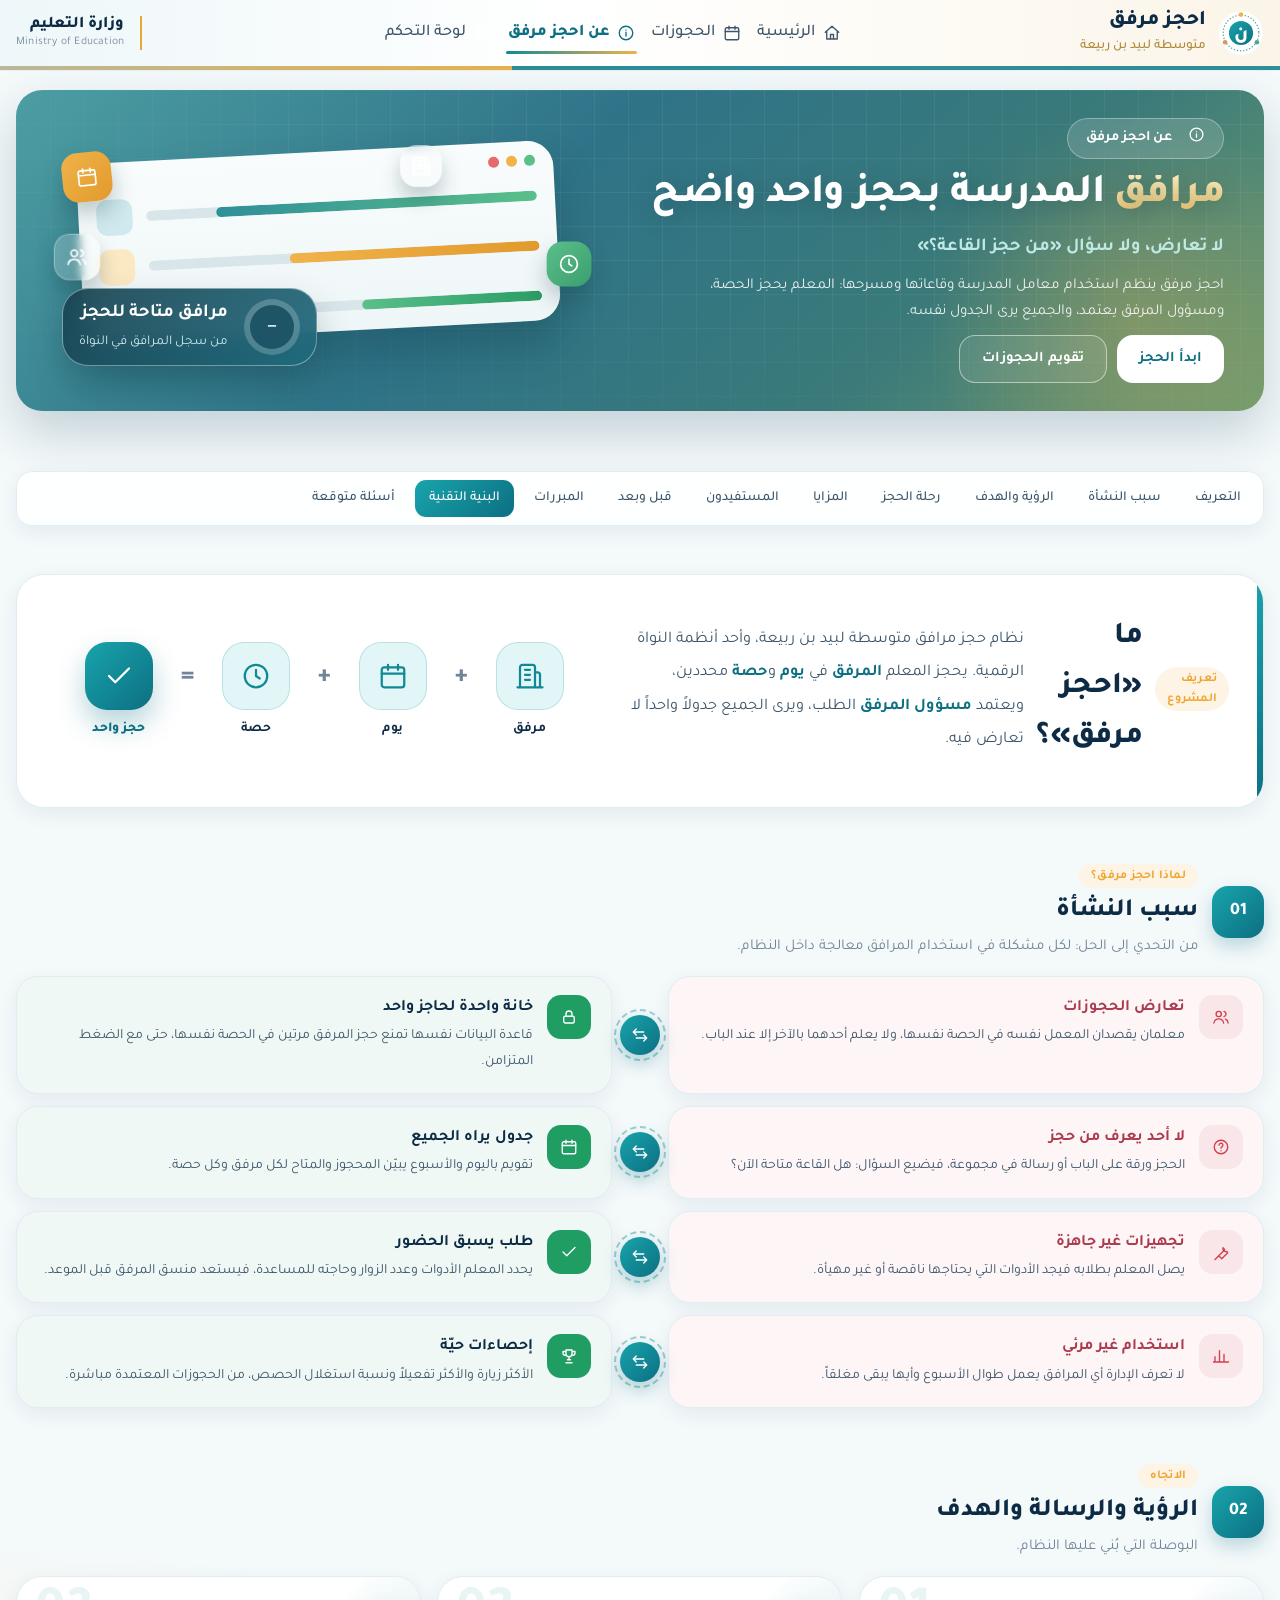
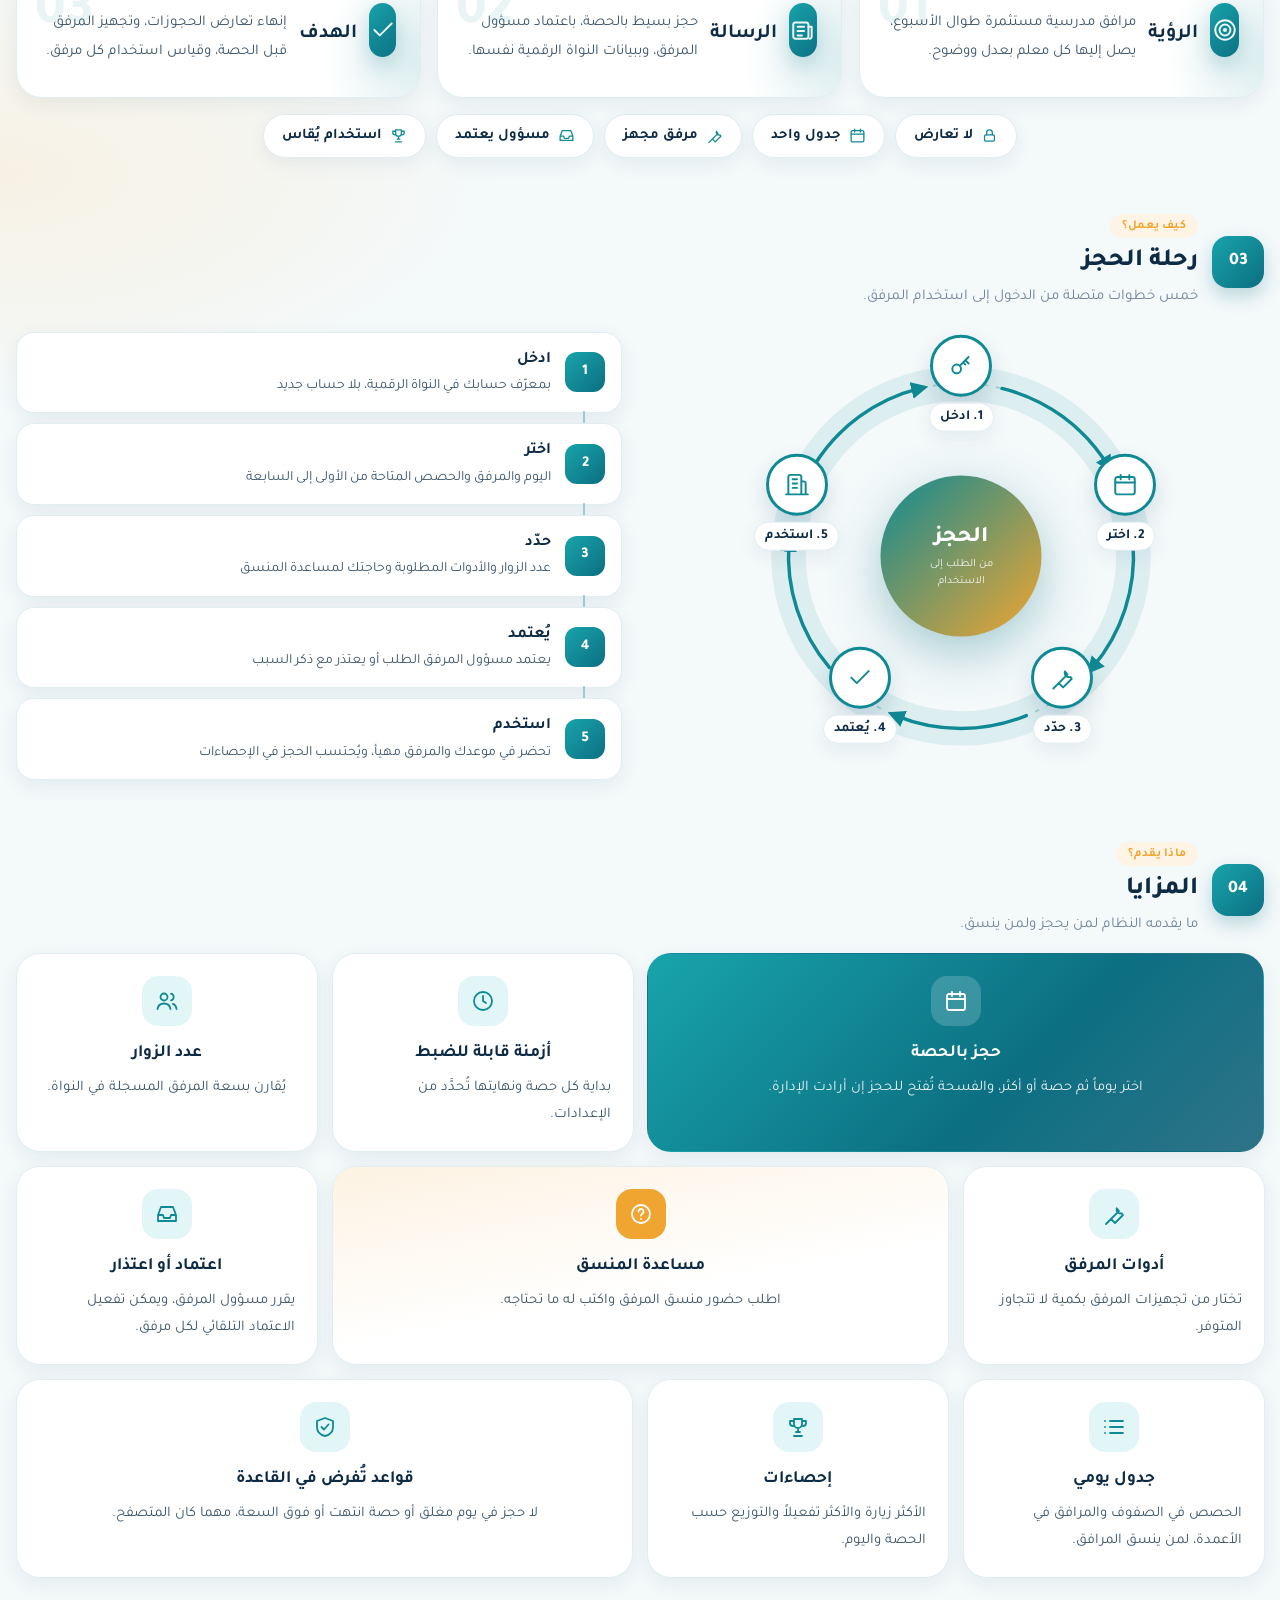
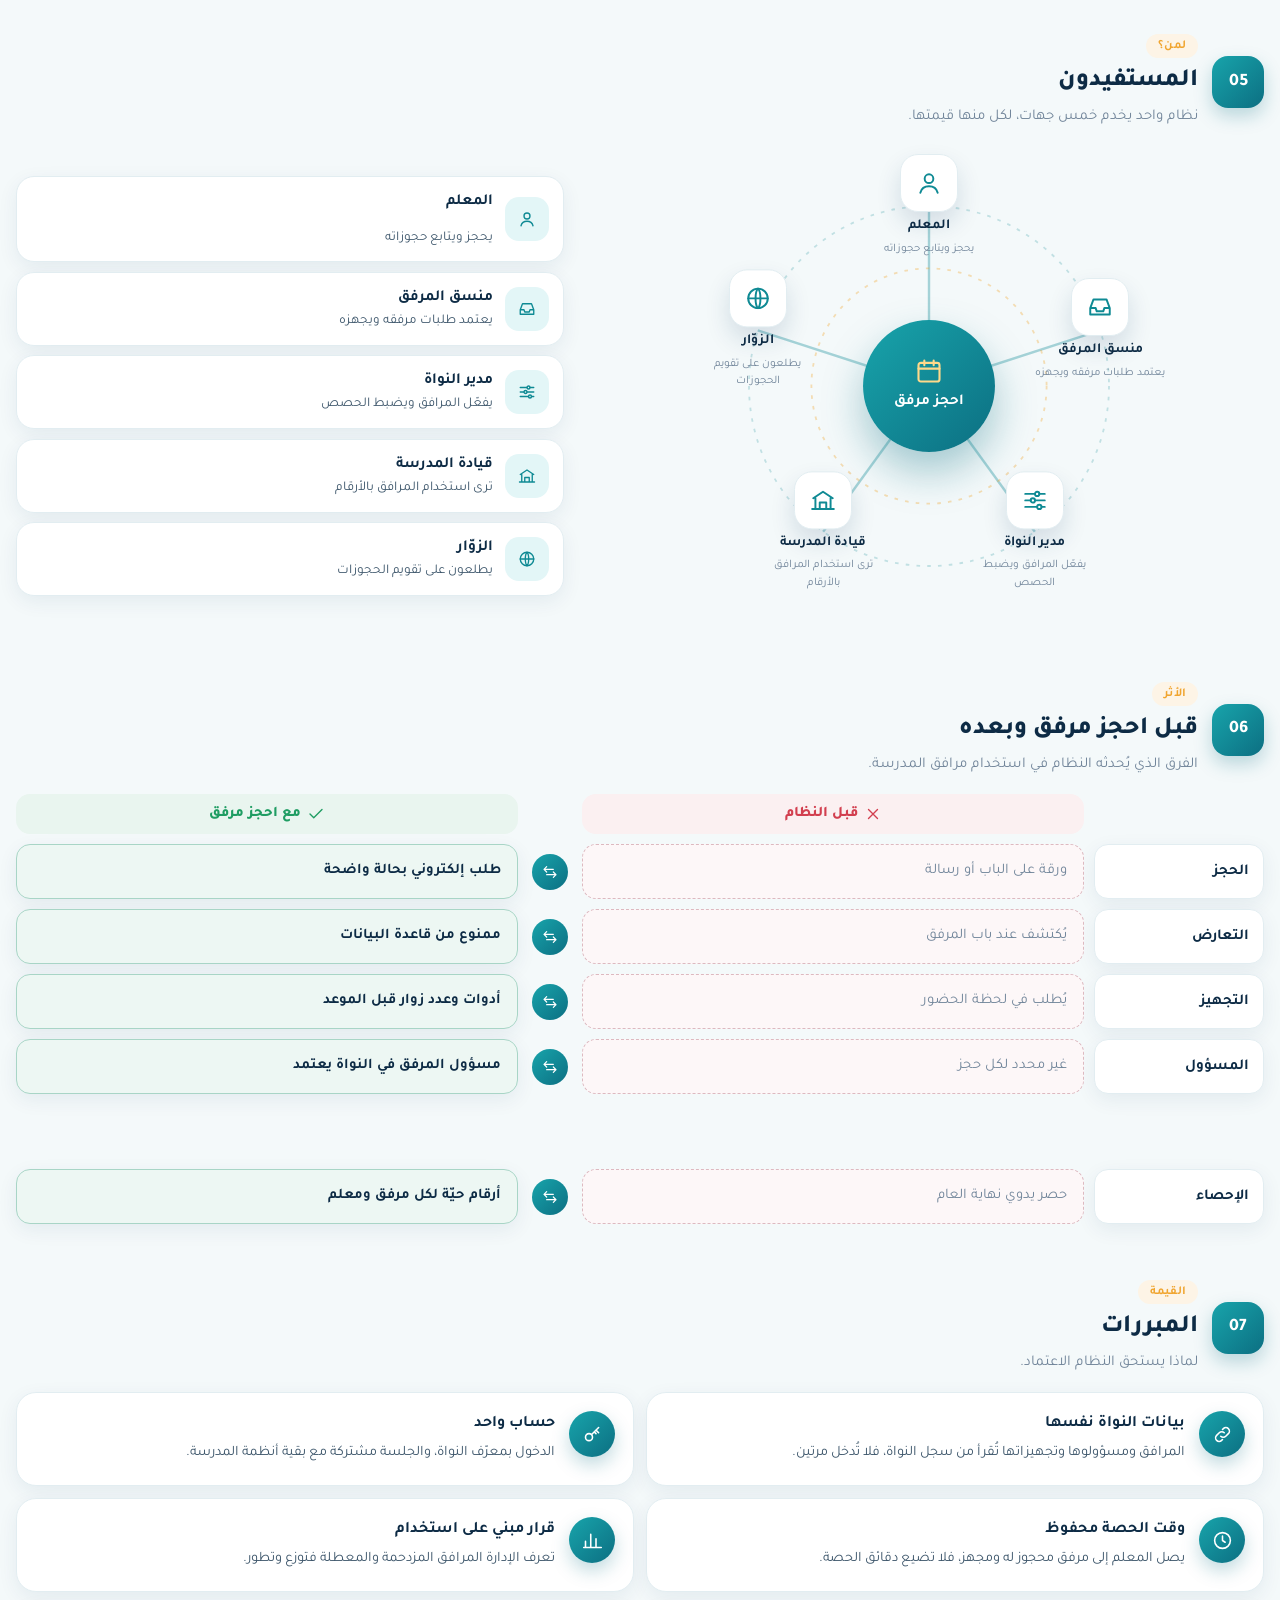
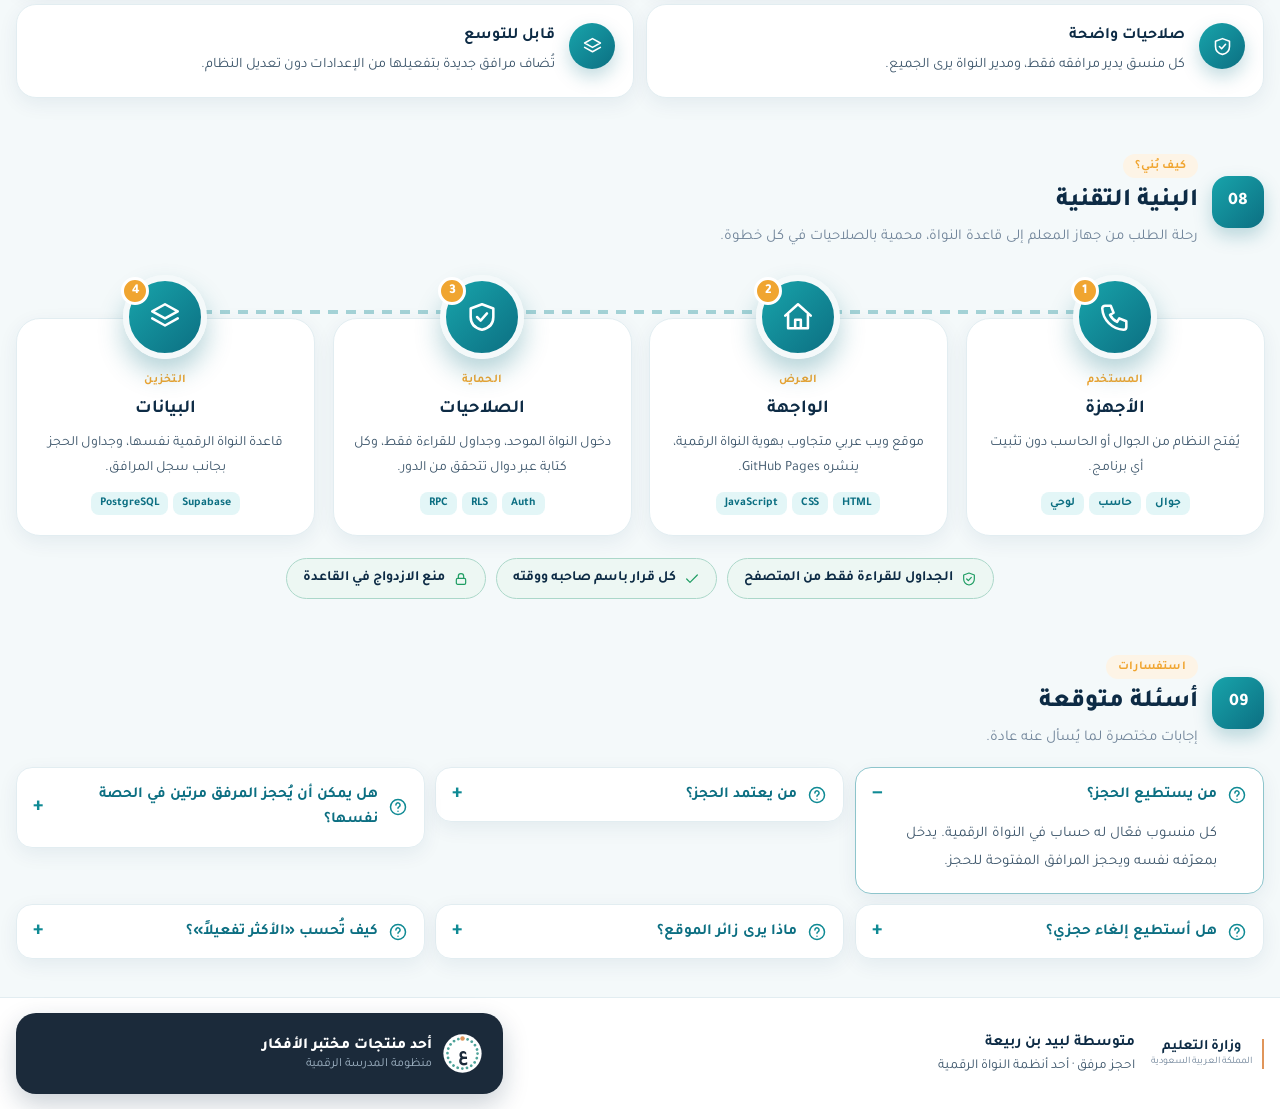
==== site/about.html @ 57414c14 "صفحة رئيسية حية، تقويم حجوزات عام باليوم والأسبوع، وصفحة عن احجز مرفق Co-Authored-By: Claude Fable 5" ====
<!doctype html><html lang="ar" dir="rtl"><head><meta charset="utf-8"><meta name="viewport" content="width=device-width,initial-scale=1">
<title>عن احجز مرفق – متوسطة لبيد بن ربيعة</title><meta name="description" content="ما نظام احجز مرفق وكيف يعمل ولمن"><link rel="preconnect" href="https://fonts.googleapis.com"><link rel="preconnect" href="https://fonts.gstatic.com" crossorigin><link href="https://fonts.googleapis.com/css2?family=Tajawal:wght@400;500;700;800&display=swap" rel="stylesheet"><link rel="icon" href="favicon.svg" type="image/svg+xml"><link rel="stylesheet" href="assets/core.css"><link rel="stylesheet" href="assets/about.css"><link rel="stylesheet" href="assets/fb.css"></head><body class="pubsite">
<div id="hdr"></div>
<section class="hero3 slim"><div class="h3g"><div class="h3t"><span class="h3pill"><span class="tg" data-ico="info"></span>عن احجز مرفق</span><h1><em>مرافق</em> المدرسة بحجز واحد واضح</h1><p class="h3sub">لا تعارض، ولا سؤال «من حجز القاعة؟»</p><p class="h3p">احجز مرفق ينظم استخدام معامل المدرسة وقاعاتها ومسرحها: المعلم يحجز الحصة، ومسؤول المرفق يعتمد، والجميع يرى الجدول نفسه.</p><div class="h3chips"><span class="h3chip"><span class="tg" data-ico="calendar"></span>حجز بالحصة</span><span class="h3chip"><span class="tg" data-ico="check"></span>اعتماد المنسق</span><span class="h3chip"><span class="tg" data-ico="tool"></span>أدوات المرفق</span><span class="h3chip"><span class="tg" data-ico="chart"></span>إحصاءات الاستخدام</span></div><div class="h3act"><a class="btn" href="book.html">ابدأ الحجز</a><a class="btn ghost" href="bookings.html">تقويم الحجوزات</a></div></div><div class="illus" aria-hidden="true"><div class="win"><div class="dots"><i></i><i></i><i></i></div>
<div class="wrow"><div class="sq" style="background:#cfe9ee"></div><div class="tr"><i style="width:82%;background:linear-gradient(90deg,#2f8f99,#5bbf8a)"></i></div></div>
<div class="wrow"><div class="sq" style="background:#fbe9c4"></div><div class="tr"><i style="width:64%;background:linear-gradient(90deg,#f0b34a,#e29a2c)"></i></div></div>
<div class="wrow"><div class="sq" style="background:#d9efe2"></div><div class="tr"><i style="width:46%;background:linear-gradient(90deg,#5bbf8a,#2a9d65)"></i></div></div></div>
<div class="fl a" data-ico="calendar"></div><div class="fl b" data-ico="users"></div><div class="fl c" data-ico="clock"></div><div class="fl d" data-ico="building"></div>
<div class="gauge"><div class="ring" id="gring"><b id="gpct">—</b></div><div><strong>مرافق متاحة للحجز</strong><small id="gsub">من سجل المرافق في النواة</small></div></div></div></div></section><section class="sct" id="about"></section>
<div id="ftr"></div>
<script src="assets/config.js"></script><script src="assets/chrome.js"></script><script src="assets/about-icons.js"></script><script src="assets/pubfb.js"></script><script src="assets/about.js"></script><script>pubInit("about.html");document.getElementById("about").innerHTML=aboutPage();document.querySelectorAll("#about [data-ico]").forEach(e=>e.innerHTML=ico(e.dataset.ico));aboutInit(document);
pubCalendar(pToday(),pToday()).then(c=>{document.getElementById("gpct").textContent=c.facilities.length;document.getElementById("gring").style.setProperty("--p",100);}).catch(()=>{});</script></body></html>
---- site/assets/core.css ----
/* الهوية البصرية مستنسخة من «الخطط الذكية – متوسطة لبيد بن ربيعة» (labeedsch.github.io/1448) لتوحيد هوية المدرسة
   الرموز: تيل (brand) + ذهبي (gold) + كحلي مخضرّ داكن (navy) + خلفيات بطاقات مُلوّنة هادئة (c0..c5) */
:root{--bg:#f4f9fa;--surface:#fff;--soft:#eef8fa;--ink:#0d2b45;--ink2:#3d566b;--muted:#71859a;--line:#e2edf1;
--brand:#0f8a94;--brand2:#0c6f82;--brandsoft:#e3f6f7;--ok:#1f9d63;--info:#2f6fc4;--bad:#d23f4f;--warn:#c27a12;
--gold:#f0b34a;--gold2:#d9a441;--goldink:#a97b1f;--acc2:#f0a530;--acc2soft:#fff4e0;
--navy:#17414f;--navy2:#0f2f3b;--navy3:#215463;
--grad:linear-gradient(135deg,#18a4ab,#0c6f82);--hv:linear-gradient(135deg,#18a4ab 0%,#0c6f82 60%,#2f7388 100%);--acc2ink:#a35f0a;
--herobg:linear-gradient(135deg,#4c9ea3 0%,#2f6f84 42%,#3a7a79 72%,#6f9b6f 100%);
--hdrbg:#fff;--moe:#07a869;--moe2:#0da9a6;--moenavy:#15445a;
--stripe:#07a869;
--shadow:0 6px 20px rgba(13,59,102,.07);--shadow2:0 10px 28px rgba(13,59,102,.12);
--c0b:#e3f6f7;--c0f:#0f8a94;--c1b:#eaf0fb;--c1f:#2f5ea8;--c2b:#f3ecfb;--c2f:#7a4bb5;--c3b:#fdf2e3;--c3f:#b86d0c;--c4b:#e8f6ee;--c4f:#24895a;--c5b:#fcebee;--c5f:#b8434f;
--font:"Tajawal","Segoe UI",Tahoma,sans-serif;color-scheme:light}
@media (prefers-color-scheme:dark){:root:not([data-theme="light"]){--bg:#0b1a24;--surface:#11242f;--soft:#0f2230;--ink:#e3f0f5;--ink2:#b5c9d4;--muted:#8aa1b0;--line:#1f3a48;--brand:#3cc4c9;--brand2:#62d3d6;--brandsoft:#143a42;--acc2soft:#3a2a12;--hdrbg:#11242f;--herobg:linear-gradient(135deg,#1d5b66 0%,#173f56 45%,#1d4a4c 75%,#35603f 100%);--shadow:0 6px 20px rgba(0,0,0,.3);--shadow2:0 10px 28px rgba(0,0,0,.4);--c0b:#123c43;--c0f:#5fd0d4;--c1b:#17294a;--c1f:#8fb1ee;--c2b:#2a1f40;--c2f:#c3a2ec;--c3b:#3a2a12;--c3f:#f0b75a;--c4b:#133325;--c4f:#6fd3a0;--c5b:#3d1c22;--c5f:#f0909a;color-scheme:dark}}
:root[data-theme="dark"]{--bg:#0b1a24;--surface:#11242f;--soft:#0f2230;--ink:#e3f0f5;--ink2:#b5c9d4;--muted:#8aa1b0;--line:#1f3a48;--brand:#3cc4c9;--brand2:#62d3d6;--brandsoft:#143a42;--acc2soft:#3a2a12;--hdrbg:#11242f;--herobg:linear-gradient(135deg,#1d5b66 0%,#173f56 45%,#1d4a4c 75%,#35603f 100%);--shadow:0 6px 20px rgba(0,0,0,.3);--shadow2:0 10px 28px rgba(0,0,0,.4);--c0b:#123c43;--c0f:#5fd0d4;--c1b:#17294a;--c1f:#8fb1ee;--c2b:#2a1f40;--c2f:#c3a2ec;--c3b:#3a2a12;--c3f:#f0b75a;--c4b:#133325;--c4f:#6fd3a0;--c5b:#3d1c22;--c5f:#f0909a;color-scheme:dark}
*{box-sizing:border-box}
body{margin:0;background:var(--bg);color:var(--ink);font-family:var(--font);font-size:15px;line-height:1.65;direction:rtl}
a{color:var(--brand)} h1,h2,h3{text-wrap:balance;margin:0}
.wrap{max-width:1280px;margin:0 auto;padding-inline:16px}
.ico{width:18px;height:18px;stroke:currentColor;fill:none;stroke-width:1.8;stroke-linecap:round;stroke-linejoin:round;flex:none}

/* الترويسة: هوية وزارة التعليم، خلفية بيضاء وشريط أخضر موحّد */
header{position:sticky;top:0;z-index:40;background:var(--hdrbg);border-bottom:0}
:root{--sp:0}
header::after{content:"";display:block;height:3px;
  background:
    linear-gradient(90deg,transparent,#f0b34a 45%,#f6c25e 55%,transparent) calc((1 - var(--sp))*100%) 0/34% 100% no-repeat,
    linear-gradient(90deg,#07a869,#0da9a6 50%,#07a869)}
@media (prefers-reduced-motion:reduce){header::after{background:linear-gradient(90deg,#07a869,#f0b34a 50%,#07a869)}}
.top{display:flex;align-items:center;gap:18px;padding-block:10px;flex-wrap:wrap}
.bm{display:flex;align-items:center;gap:10px;text-decoration:none;color:var(--ink)} .bm svg{width:40px;height:40px}
.bm b{display:block;font-size:1.05rem;font-weight:800} .bm small{display:block;color:var(--ink2);font-size:.78rem;font-weight:500}
nav{display:flex;gap:4px;flex:1;justify-content:center;flex-wrap:wrap}
nav a{position:relative;white-space:nowrap;padding:8px 14px;color:var(--ink2);text-decoration:none;font-weight:500;border-radius:12px}
nav a:hover{color:var(--brand2)}
nav a.on{color:var(--brand2);font-weight:700}
.lab-foot{border-top:1px solid var(--line);border-image:none;background:var(--surface);margin-top:28px}
.lab-foot .lf{display:flex;align-items:center;justify-content:space-between;gap:20px;flex-wrap:wrap;padding-block:15px}
.lf-id{display:flex;align-items:center;gap:16px;flex-wrap:wrap}
body .lab-foot .moe,.astick~* .lab-foot .moe{display:flex;border-inline-start-color:#e0955a}
.lf-id .mid{display:flex;flex-direction:column;font-size:.85rem;color:var(--ink2)} .lf-id .mid b{color:var(--ink);font-size:.95rem}
.lf-card{box-sizing:border-box;display:flex;align-items:center;gap:12px;width:487px;max-width:100%;min-height:81px;background:#1b2a3a;color:#fff;border-radius:20px;padding:15px 20px 15px 18px;box-shadow:0 10px 26px rgba(13,43,69,.22)}
.lf-brand{display:flex;align-items:center;gap:10px;flex:1 1 auto;min-width:0}
.lf-logo{width:41px;height:41px;flex:none}
.lf-brand small{display:block;font-size:.78rem;color:#9fb3c4;line-height:1.2} .lf-brand b{display:block;font-size:.96rem;font-weight:800;line-height:1.35;white-space:nowrap}
.lf-ai{font-style:normal;font-size:.68rem;font-weight:800;padding:1px 7px;border-radius:7px;color:#fff;background:linear-gradient(135deg,#3f8f98,#d99a5e);vertical-align:middle;margin-inline-start:4px}
.lf-sep{align-self:stretch;width:1px;background:rgba(255,255,255,.16);flex:none}
.lf-links{display:flex;flex-direction:column;gap:9px;flex:none}
.lf-links a,.lf-soon{display:flex;align-items:center;gap:9px;color:#fff;text-decoration:none;font-weight:700;font-size:.84rem;white-space:nowrap}
.lf-links a:hover{color:#f0b34a} .lf-links .ico{width:16px;height:16px}
.lf-soon{opacity:.7;cursor:default} .lf-soon em{display:none}
.lf-ring{transform-box:view-box;transform-origin:60px 60px;animation:lfspin 18s linear infinite}
.lf-orb{transform-box:view-box;transform-origin:60px 60px;animation:lfspin 7s linear infinite}
@keyframes lfspin{to{transform:rotate(360deg)}}
@media (prefers-reduced-motion:reduce){.lf-ring,.lf-orb{animation:none}}
@media (max-width:760px){.lab-foot .lf{flex-direction:column;align-items:stretch}.lf-card{width:100%;flex-wrap:wrap;justify-content:space-between;border-radius:18px}.lf-brand b{white-space:normal}.lf-sep{display:none}.lf-links{flex-direction:row;flex-wrap:wrap;gap:14px}}
@media print{.lab-foot{display:none}}

/* ===== مكوّنات النواة على الهوية ===== */
.top{justify-content:space-between}
nav{justify-content:flex-end}
nav a:hover{background:var(--brandsoft)}
.navtoggle{display:none;background:none;border:1px solid var(--line);border-radius:10px;padding:6px 10px;color:var(--ink);font:inherit;cursor:pointer}
@media (max-width:860px){.navtoggle{display:block;margin-inline-start:auto}nav{display:none;flex-basis:100%;flex-direction:column}nav.open{display:flex}nav a.on::after{display:none}nav a.on{background:var(--brandsoft)}}
h2{font-weight:800;font-size:1.5rem;color:var(--ink)} .sub{color:var(--ink2);margin:2px 0 18px}
h3.sec{margin:24px 0 10px;font-size:1.05rem;color:var(--brand2);font-weight:800}
.btn{display:inline-flex;align-items:center;gap:6px;background:var(--grad);color:#fff;border:0;border-radius:12px;padding:9px 16px;font:inherit;font-weight:700;cursor:pointer;text-decoration:none;font-size:.92rem;width:auto;transition:transform .15s,box-shadow .15s}
.btn:hover{transform:translateY(-2px);box-shadow:var(--shadow2)}
.btn.sec{background:var(--brandsoft);color:var(--brand2)} .btn.bad{background:var(--bad);color:#fff} .btn.sm{padding:5px 11px;font-size:.82rem}
.btn.gold{background:linear-gradient(135deg,#f6c25e,#eaa83a);color:#3b2a06}
.card{background:var(--surface);border:1px solid var(--line);border-radius:20px;padding:18px;box-shadow:var(--shadow);transition:transform .2s,box-shadow .2s}
.grid{display:grid;grid-template-columns:repeat(auto-fit,minmax(210px,1fr));gap:14px}
.grid>.card:hover,.stat:hover{transform:translateY(-4px);box-shadow:var(--shadow2)}
.stat{border-radius:20px;padding:16px 18px;border:1px solid transparent;background:var(--c0b);color:var(--c0f);box-shadow:var(--shadow);transition:transform .2s,box-shadow .2s}
.grid>.stat:nth-child(6n+2){background:var(--c1b);color:var(--c1f)}.grid>.stat:nth-child(6n+3){background:var(--c2b);color:var(--c2f)}
.grid>.stat:nth-child(6n+4){background:var(--c3b);color:var(--c3f)}.grid>.stat:nth-child(6n+5){background:var(--c4b);color:var(--c4f)}.grid>.stat:nth-child(6n+6){background:var(--c5b);color:var(--c5f)}
.stat b{display:block;font-size:2rem;font-weight:800}.stat span{color:var(--ink2);font-size:.85rem}
table{width:100%;border-collapse:collapse;background:var(--surface);border:1px solid var(--line);border-radius:16px;overflow:hidden}
th,td{padding:10px 12px;text-align:right;border-bottom:1px solid var(--line);font-size:.92rem}th{background:var(--soft);color:var(--ink2);font-weight:700}
tbody tr{transition:background .15s}tbody tr:hover{background:var(--soft)}
input,select,textarea{font:inherit;padding:10px 12px;border-radius:12px;border:1px solid var(--line);width:100%;background:var(--surface);color:var(--ink)}
input:focus,select:focus,textarea:focus{outline:2px solid var(--brand);outline-offset:1px}
textarea{min-height:80px}
.badge{display:inline-block;padding:2px 10px;border-radius:99px;font-size:.78rem;background:var(--soft);color:var(--ink2)}
.badge.ok{background:var(--c4b);color:var(--c4f)}.badge.warn{background:var(--c3b);color:var(--c3f)}.badge.bad{background:var(--c5b);color:var(--c5f)}
.bar{display:flex;gap:8px;flex-wrap:wrap;margin-bottom:14px;align-items:center}.bar>*{width:auto;flex:1 1 160px}.bar .btn{flex:0 0 auto}
.ov{position:fixed;inset:0;background:rgba(10,30,40,.5);display:flex;align-items:flex-start;justify-content:center;overflow:auto;padding:20px;z-index:50;animation:fin .2s}
.md{background:var(--surface);border-radius:22px;padding:22px;width:100%;max-width:640px;box-shadow:var(--shadow2);animation:rise .25s}
.fg{display:grid;grid-template-columns:repeat(auto-fit,minmax(220px,1fr));gap:10px}.fg label,.md label{display:block;font-size:.85rem;color:var(--ink2);margin:6px 0 3px}.fg .full{grid-column:1/-1}
.tabs{display:flex;gap:6px;margin:0 0 16px;flex-wrap:wrap}.tabs button{width:auto;background:var(--surface);color:var(--ink);border:1px solid var(--line);border-radius:99px;padding:7px 16px;font:inherit;cursor:pointer}.tabs button.on{background:var(--grad);color:#fff;border-color:transparent}
.toast{position:fixed;bottom:18px;left:50%;transform:translateX(-50%);background:var(--navy);color:#fff;padding:10px 18px;border-radius:14px;z-index:99;animation:rise .25s}.toast.bad{background:var(--bad)}
.item{border:1px solid var(--line);border-radius:14px;padding:12px;margin-bottom:8px;background:var(--surface)}.item small{color:var(--muted)}
.row2{display:flex;justify-content:space-between;gap:8px;align-items:flex-start;flex-wrap:wrap}.acts{display:flex;gap:6px;flex-wrap:wrap}
.tw{overflow-x:auto}.mt{margin-top:18px}.err{color:var(--bad)}
.alert{background:var(--c3b);color:var(--c3f);border-radius:14px;padding:10px 14px;margin-bottom:8px}
pre{background:var(--navy2);color:#e8f4f7;padding:12px;border-radius:12px;overflow:auto;direction:ltr;text-align:left;font-size:.82rem}
details summary{cursor:pointer;color:var(--brand2)}
.login{max-width:400px;margin:9vh auto}.login label{display:block;margin:12px 0 4px}
.login .card{border-radius:24px;padding:26px}
.hero{display:block;padding:54px 40px 60px;text-align:start}
.hero h1{font-size:clamp(1.9rem,5vw,3rem);margin:0 0 10px}.hero p{max-width:640px;font-size:1.1rem;margin:0 0 24px}
.hero .btn{background:#fff;color:var(--brand2)}.hero .btn.ghost{background:transparent;color:#fff;border:1px solid rgba(255,255,255,.7)}
.pub{padding:30px 0}.pub h2{margin-bottom:16px}.feat b{display:block;color:var(--brand2);margin-bottom:4px;font-weight:800}
.mainhero{margin-top:16px}
footer.ft{display:none}
.lab-foot .lf{max-width:1280px;margin:0 auto}
/* حركة الدخول */
@keyframes rise{from{opacity:0;transform:translateY(12px)}to{opacity:1;transform:none}}
@keyframes fin{from{opacity:0}to{opacity:1}}
main>*,.pub,.hero{animation:rise .45s both}
main>*:nth-child(2){animation-delay:.05s}main>*:nth-child(3){animation-delay:.1s}main>*:nth-child(4){animation-delay:.15s}
.grid>.card,.grid>.stat{animation:rise .5s both}
.grid>*:nth-child(2){animation-delay:.05s}.grid>*:nth-child(3){animation-delay:.1s}.grid>*:nth-child(4){animation-delay:.15s}.grid>*:nth-child(5){animation-delay:.2s}.grid>*:nth-child(6){animation-delay:.25s}
@media (prefers-reduced-motion:reduce){*,*::before,*::after{animation:none!important;transition:none!important}}
@media (max-width:600px){th,td{padding:8px 6px;font-size:.82rem}.hero{padding:34px 20px 40px}}
section.hero{border-radius:0 0 32px 32px;margin:0}.login+#ftr,.login~.lab-foot{margin-top:40px}
.hero{background:var(--herobg);color:#fff;box-shadow:var(--shadow2);position:relative;overflow:hidden}
.hero::before{content:"";position:absolute;inset:-30% auto auto -10%;width:60%;aspect-ratio:1;background:radial-gradient(closest-side,rgba(255,255,255,.16),transparent);pointer-events:none}
.hero>*{position:relative}.hero h1{color:#fff}.hero p{color:rgba(255,255,255,.9)}
.moe{display:flex;flex-direction:column;align-items:center;line-height:1.2;padding-inline-start:10px;border-inline-start:2px solid var(--moe)}.moe b{font-size:.9rem}.moe small{font-size:.62rem;color:var(--muted)}
.hero .btn.ghost{color:#fff}

/* ===== لوحة التحكم بهوية التقويم الذاتي الذكي ===== */
.dash-hero{background:var(--herobg);color:#fff;border-radius:28px;padding:28px 30px;margin:16px 0 20px;box-shadow:var(--shadow2);position:relative;overflow:hidden;display:flex;justify-content:space-between;gap:20px;flex-wrap:wrap;align-items:center}
.dash-hero::before{content:"";position:absolute;inset:-40% auto auto -8%;width:55%;aspect-ratio:1;background:radial-gradient(closest-side,rgba(255,255,255,.18),transparent);pointer-events:none}
.dash-hero::after{content:"";position:absolute;inset:auto auto -60% 12%;width:36%;aspect-ratio:1;background:radial-gradient(closest-side,rgba(240,179,74,.28),transparent);pointer-events:none}
.dash-hero>*{position:relative}.dash-hero h2{color:#fff;font-size:clamp(1.4rem,3.4vw,2rem)}.dash-hero p{margin:6px 0 0;color:rgba(255,255,255,.9)}
.dash-hero .yr{background:rgba(255,255,255,.16);border:1px solid rgba(255,255,255,.35);border-radius:99px;padding:6px 16px;font-weight:700;backdrop-filter:blur(4px)}
.dash-hero .yr i{display:inline-block;width:9px;height:9px;border-radius:50%;background:#f0b34a;margin-inline-end:8px;box-shadow:0 0 0 4px rgba(240,179,74,.3)}
.dash-hero a.yr{color:#fff;text-decoration:none}
.kpi{display:flex;align-items:center;gap:14px;border-radius:22px;padding:16px 18px;box-shadow:var(--shadow);border:1px solid transparent;transition:transform .2s,box-shadow .2s}
.kpi:hover{transform:translateY(-4px);box-shadow:var(--shadow2)}
.kpi .ic{width:46px;height:46px;border-radius:14px;display:grid;place-items:center;background:rgba(255,255,255,.7);flex:none}.kpi .ic svg{width:24px;height:24px;stroke:currentColor;fill:none;stroke-width:1.8;stroke-linecap:round;stroke-linejoin:round}
.kpi b{display:block;font-size:1.9rem;font-weight:800;line-height:1.1}.kpi span{color:var(--ink2);font-size:.85rem}
.k0{background:var(--c0b);color:var(--c0f)}.k1{background:var(--c1b);color:var(--c1f)}.k2{background:var(--c2b);color:var(--c2f)}.k3{background:var(--c3b);color:var(--c3f)}.k4{background:var(--c4b);color:var(--c4f)}
.brk .row3{display:grid;grid-template-columns:1fr auto;gap:2px 10px;margin-top:10px;font-size:.9rem}.brk .row3 b{color:var(--brand2)}
.brk .track{grid-column:1/-1;height:7px;border-radius:99px;background:var(--soft);overflow:hidden}.brk .track i{display:block;height:100%;border-radius:99px;background:linear-gradient(90deg,#18a4ab,#f0b34a)}
.brk>b:first-child{color:var(--ink);font-weight:800}
.reg{display:flex;gap:14px;align-items:flex-start;text-decoration:none;color:var(--ink)}
.reg .ic{width:48px;height:48px;border-radius:15px;display:grid;place-items:center;flex:none}.reg .ic svg{width:24px;height:24px;stroke:currentColor;fill:none;stroke-width:1.8;stroke-linecap:round;stroke-linejoin:round}
.reg b{display:block;font-weight:800;color:var(--brand2);margin-bottom:2px}.reg small{color:var(--ink2)}
.reg:hover .ic{transform:rotate(-6deg) scale(1.06)}.reg .ic{transition:transform .2s}

/* شريط أقسام لوحة التحكم الداكن أسفل القائمة الرئيسية */
.who{align-self:center;color:var(--ink2);font-size:.85rem;padding-inline:8px;white-space:nowrap}
.dnav{background:linear-gradient(135deg,var(--navy2),var(--navy));border-top:1px solid rgba(255,255,255,.06)}
.dnav-in{display:flex;gap:4px;overflow-x:auto;scrollbar-width:none;padding-block:6px}.dnav-in::-webkit-scrollbar{display:none}
.dnav a{position:relative;white-space:nowrap;color:#cfe3e8;text-decoration:none;font-weight:500;font-size:.92rem;padding:9px 16px;border-radius:12px;transition:background .2s,color .2s}
.dnav a:hover{background:rgba(255,255,255,.1);color:#fff}
.dnav a.on{background:rgba(255,255,255,.14);color:#fff;font-weight:700}
.dnav a.on::after{content:"";position:absolute;inset-inline:16px;bottom:3px;height:3px;border-radius:3px;background:linear-gradient(90deg,#f0b34a,#f6c25e)}
@media (max-width:860px){.dnav a{padding:9px 12px}.who{display:none}}

/* ===== ترتيب الترويسة: النواة يميناً، الصفحات وسطاً، الوزارة يساراً ===== */
header .top{justify-content:space-between;flex-wrap:nowrap}
header .top nav{flex:1;justify-content:center}
header .top .moe{order:3;flex:none}
.bm svg{width:46px;height:46px;transition:transform .4s}.bm:hover svg{transform:rotate(-8deg) scale(1.06)}
@media (max-width:860px){header .top{flex-wrap:wrap}header .top nav{flex-basis:100%;order:5}}
@media (max-width:520px){header .top .moe{display:none}}

/* ===== الصفحات العامة الديناميكية ===== */
.rv{opacity:0;transform:translateY(22px);transition:opacity .7s cubic-bezier(.2,.7,.2,1),transform .7s cubic-bezier(.2,.7,.2,1)}.rv.in{opacity:1;transform:none}
.grid>.rv:nth-child(2){transition-delay:.08s}.grid>.rv:nth-child(3){transition-delay:.16s}.grid>.rv:nth-child(4){transition-delay:.24s}.grid>.rv:nth-child(5){transition-delay:.32s}.grid>.rv:nth-child(6){transition-delay:.4s}
.hero{--mx:.5;--my:.5}
.hero.hero2{display:grid;grid-template-columns:1.2fr .8fr;gap:30px;align-items:center;padding:56px 0 64px}
.hero2 .wrap{display:contents}
.hero2 .ht{padding-inline:max(16px,calc((100vw - 1280px)/2 + 16px)) 0}
.hero2 .hv{display:grid;place-items:center;padding-inline-end:max(16px,calc((100vw - 1280px)/2 + 16px));transform:translate(calc((var(--mx) - .5)*18px),calc((var(--my) - .5)*18px));transition:transform .2s}
.hero .tag{display:inline-block;background:rgba(255,255,255,.16);border:1px solid rgba(255,255,255,.35);border-radius:99px;padding:4px 14px;font-weight:700;font-size:.85rem;margin-bottom:14px}
.core-ic{width:min(260px,60vw);filter:drop-shadow(0 18px 30px rgba(7,40,50,.35))}
.ci-ring{transform-box:view-box;transform-origin:80px 80px;animation:lfspin 22s linear infinite}.ci-orb{transform-box:view-box;transform-origin:80px 80px;animation:lfspin 8s linear infinite}
.hero .float{animation:flt 6s ease-in-out infinite}@keyframes flt{50%{transform:translateY(-10px)}}
.hero .blob{position:absolute;border-radius:50%;filter:blur(40px);opacity:.5;pointer-events:none;animation:flt 9s ease-in-out infinite}
.hero .b1{width:220px;height:220px;background:#f0b34a;inset:auto auto -90px 8%;opacity:.28}.hero .b2{width:260px;height:260px;background:#7fd6d2;inset:-90px 30% auto auto;opacity:.25;animation-delay:-3s}
.kstrip{display:grid;grid-template-columns:repeat(auto-fit,minmax(170px,1fr));gap:14px;margin:-34px 0 6px;position:relative;z-index:2}
.kstrip .kpi{background:var(--surface);color:var(--ink);border:1px solid var(--line)}.kstrip .kpi b{color:var(--brand2)}
.steps{counter-reset:s;display:grid;grid-template-columns:repeat(auto-fit,minmax(220px,1fr));gap:14px}
.steps .card{position:relative;padding-top:34px}.steps .card::before{counter-increment:s;content:counter(s);position:absolute;top:-14px;inset-inline-start:18px;width:34px;height:34px;border-radius:50%;display:grid;place-items:center;background:var(--grad);color:#fff;font-weight:800;box-shadow:var(--shadow)}
.cta{background:linear-gradient(135deg,var(--navy2),var(--navy));color:#fff;border-radius:28px;padding:34px;text-align:center;margin:34px 0}.cta h2{color:#fff;margin-bottom:8px}.cta p{color:#cfe3e8;margin:0 0 18px}
@media (max-width:860px){.hero.hero2{grid-template-columns:1fr;padding:34px 0 50px}.hero2 .ht,.hero2 .hv{padding-inline:16px}.hero2 .hv{order:-1}.core-ic{width:150px}}
@media (prefers-reduced-motion:reduce){.rv{opacity:1;transform:none}}
.lgi{display:grid;place-items:center;margin-bottom:8px}.lgi .core-ic{width:84px}.login h2,.login .sub{text-align:center}
.steps .card b{display:block;margin-bottom:4px;color:var(--brand2);font-weight:800}
.bm .ci-ring{animation-duration:26s}.bm .ci-orb{animation-duration:9s}
.core-ic{filter:drop-shadow(0 14px 26px rgba(7,40,50,.3))}
.bm svg{width:54px;height:54px}

/* ===== قوائم بالإيموجي وشارات تشغيلية ===== */
nav .em{display:inline-block;margin-inline-end:6px;font-size:1.05em;transition:transform .2s}nav a:hover .em{transform:translateY(-2px) scale(1.15)}
header nav a{display:inline-flex;align-items:center}
.dnav a{display:inline-flex;align-items:center;gap:0}
.dnav a .em{font-size:1.15rem;margin-inline-end:8px;filter:saturate(1.1)}
.dnav a:focus-visible,nav a:focus-visible{outline:2px solid #f0b34a;outline-offset:2px}
.bdg{margin-inline-start:8px;min-width:24px;padding:0 7px;border-radius:99px;background:rgba(240,179,74,.2);color:#f6c25e;font-size:.74rem;font-weight:800;text-align:center;line-height:1.6;border:1px solid rgba(240,179,74,.35)}
.bdg:empty{display:none}
.dnav a.on .bdg{background:#f0b34a;color:#3b2a06;border-color:transparent}
@media (max-width:860px){nav .em{margin-inline-end:8px}}
/* ===== صفحات البيانات العامة ===== */
.hero.slim{padding:34px 0 42px}.hero.slim h1{font-size:clamp(1.6rem,4vw,2.3rem)}
.hero.slim .core-ic{width:min(150px,40vw)}
.em2{font-size:1.5rem;background:rgba(255,255,255,.75)}
.kstrip2{display:grid;grid-template-columns:repeat(auto-fit,minmax(200px,1fr));gap:14px}
.mt2{margin-top:18px}
.pubcard h2{margin-bottom:2px}.yr2{background:var(--c4b);color:var(--c4f);border-radius:99px;padding:5px 14px;font-weight:700;font-size:.9rem}.yr2 i{display:inline-block;width:8px;height:8px;border-radius:50%;background:#f0b34a;margin-inline-end:8px;box-shadow:0 0 0 4px rgba(240,179,74,.3)}
.fac .meta{display:flex;gap:10px;flex-wrap:wrap;margin-top:8px;color:var(--ink2);font-size:.84rem}.fac .meta span{background:var(--soft);border-radius:99px;padding:2px 10px}
.empty{text-align:center;padding:40px}.empty .big{font-size:2.6rem}
.live-note{text-align:center;margin:10px 0 0}
/* أيقونات خطية موحّدة بدل الإيموجي */
nav .ico,.dnav .ico{width:18px;height:18px;margin-inline-end:8px;flex:none;transition:transform .2s}nav a:hover .ico{transform:translateY(-2px)}
.dnav a .ico{width:19px;height:19px}.who .ico{vertical-align:-4px}
.navtoggle .ico{width:22px;height:22px;display:block}
.tg .ico,.ilab .ico,.sub.ilab .ico{width:17px;height:17px;vertical-align:-3px;margin-inline-end:6px}
.kpi .ic .ico{width:24px;height:24px}.kpi .ic{background:rgba(255,255,255,.7)}
.empty .big{display:grid;place-items:center;color:var(--brand)}.empty .big .ico{width:46px;height:46px}
.fac .meta .ico{width:14px;height:14px;vertical-align:-2px;margin-inline-end:4px}
.hero .tag .ico{stroke:#fff}.btn .tg .ico{width:17px;height:17px}
.pgrid{grid-template-columns:repeat(auto-fill,minmax(250px,1fr))}
.person{display:flex;gap:14px;align-items:center;padding:14px}
.person .av{width:46px;height:46px;border-radius:14px;flex:none;display:grid;place-items:center;font-weight:800;font-size:1.2rem;color:#fff;background:var(--grad)}
.person.lead .av{background:linear-gradient(135deg,#f6c25e,#eaa83a);color:#3b2a06}
.person b{display:block;line-height:1.35}.person .role{color:var(--brand2);font-size:.86rem;font-weight:700}
.person .meta2{display:flex;gap:6px;flex-wrap:wrap;margin-top:6px}.person .meta2 span{background:var(--soft);color:var(--ink2);border-radius:99px;padding:1px 10px;font-size:.76rem}

/* ===== ترويسة موحّدة: نفس النمط في الموقع العام ولوحة التحكم ===== */
header .top{min-height:70px;padding-block:8px}
header nav{gap:6px}
header nav a{border-radius:14px;padding:8px 14px;font-weight:600;color:var(--ink2);transition:background .2s,color .2s}
header nav a:hover{background:var(--brandsoft);color:var(--brand2)}
header nav a.on{background:var(--brandsoft);color:var(--brand2);font-weight:800;box-shadow:inset 0 -3px 0 var(--gold)}
header nav a[data-login]:not(.on){background:var(--grad);color:#fff;box-shadow:0 6px 16px rgba(12,111,130,.25)}
header nav a[data-login]:not(.on):hover{transform:translateY(-2px);box-shadow:var(--shadow2)}
header nav a[data-login]:not(.on) .ico{stroke:#fff}
header #out{color:var(--bad)}header #out:hover{background:var(--c5b)}
.dnav[hidden]{display:none}
.dnav{scroll-margin-top:0}
html{scroll-behavior:smooth;scroll-padding-top:130px}
@media (prefers-reduced-motion:reduce){html{scroll-behavior:auto}}
.dnav a.on{box-shadow:none}

/* ===== الترويسة المعتمدة (نمط الخطط الذكية): خلفية دافئة، قائمة نصية بخط سفلي، شارة الوزارة وزر الدخول، شريط مزدوج اللون ===== */
header{background:linear-gradient(to left,#fcf7ee 0%,#fff 38%,#f3f9fa 100%);box-shadow:0 1px 0 rgba(13,43,69,.04)}
header .top{min-height:58px;padding-block:6px;gap:22px;flex-wrap:nowrap}
.bm svg,.bm .bm-ic{width:40px!important;height:40px!important}
.bm b{font-size:1.08rem;font-weight:800;color:var(--ink)}
.bm small{color:var(--goldink);font-weight:500}
header nav{gap:26px;justify-content:center;flex:1}
header nav a{background:none!important;box-shadow:none!important;border-radius:0;padding:8px 2px;font-weight:500;font-size:.98rem;color:var(--ink2);position:relative}
header nav a:hover{color:var(--brand2);background:none}
header nav a.on{color:var(--brand2);font-weight:800}
header nav a.on::after{content:"";display:block!important;position:absolute;inset-inline:0;bottom:0;height:3px;border-radius:3px;background:linear-gradient(90deg,var(--brand),var(--gold))}
.loginbtn{white-space:nowrap;text-decoration:none;background:var(--c0b);color:var(--brand2);font-weight:700;font-size:.92rem;padding:9px 20px;border-radius:14px;border:1px solid rgba(15,138,148,.12);transition:background .2s,transform .2s,box-shadow .2s}
.loginbtn:hover,.loginbtn.on{background:var(--grad);color:#fff;transform:translateY(-1px);box-shadow:0 6px 16px rgba(12,111,130,.22)}
header .moe.hm{border-inline-start:2px solid var(--gold);padding-inline-start:14px;align-items:flex-start;order:0}
header .moe.hm b{font-size:.95rem;font-weight:800}header .moe.hm small{font-size:.68rem;color:var(--muted);letter-spacing:.2px}
header .who{color:var(--ink2);font-size:.85rem;white-space:nowrap}
header::after{height:3px;background:linear-gradient(90deg,rgba(240,179,74,.2),#f0b34a calc(28% + var(--sp)*30%),#16939d calc(28% + var(--sp)*30%),#0f8a94)}
@media (prefers-reduced-motion:reduce){header::after{background:linear-gradient(90deg,rgba(240,179,74,.2),#f0b34a 50%,#16939d 50%,#0f8a94)}}
header #out{color:var(--bad)}header .loginbtn#out:hover{background:var(--bad);color:#fff}
@media (max-width:980px){header nav{gap:16px}.loginbtn{padding:8px 14px}}
@media (max-width:860px){header .top{flex-wrap:wrap;gap:10px}header nav{flex-basis:100%;order:9;flex-direction:column;align-items:stretch;gap:2px}header nav a{padding:10px 6px}header nav a.on::after{inset-inline:auto;width:36px}.navtoggle{order:2}.loginbtn{margin-inline-start:auto}}
@media (max-width:560px){header .moe.hm{display:none}}

/* ===== مطابقة ترويسة «الخطط الذكية»: العلامة يميناً، قائمة موزّعة، الوزارة ثم زر الدخول أقصى اليسار ===== */
header{background:linear-gradient(to left,#fbf4e8 0%,#fdfaf3 22%,#fff 55%,#eef7f9 100%)}
header .top{min-height:66px;gap:26px}
.bm{gap:12px}.bm svg,.bm .bm-ic{width:46px!important;height:46px!important}
.bm b{font-size:1.3rem;line-height:1.25}.bm small{font-size:.84rem;color:#b08838}
header nav{flex:1;justify-content:space-evenly;gap:12px;margin-inline:18px}
header nav a{font-size:1.02rem;padding:10px 2px}
header nav a.on::after{bottom:2px;height:3px;width:100%;inset-inline:0}
header .moe.hm{border-inline-start:2px solid #e3a93c;padding-inline-start:16px;margin-inline-start:4px}
header .moe.hm b{font-size:1.02rem}header .moe.hm small{font-size:.72rem;color:#7b8ea0}
.loginbtn{background:#e3f1f4;color:#2c6f7e;border:0;border-radius:18px;padding:15px 30px;font-size:.98rem;font-weight:600}
header::after{height:4px;background:linear-gradient(90deg,#b9b89a,#e6b04a calc(40% + var(--sp)*20%),#2a8c96 calc(40% + var(--sp)*20%),#2f8f99)}
@media (max-width:1100px){header nav{margin-inline:6px}.bm b{font-size:1.15rem}}
@media (max-width:860px){header nav{margin-inline:0}}
.loginbtn{padding:12px 28px}

/* =====================================================================
   هوية الموقع العام v3 – مطابقة لنمط «الخطط الذكية / التقويم الذاتي الذكي»
   ===================================================================== */
body.pubsite{background:radial-gradient(1200px 500px at 85% -5%,#e9f4f5 0,transparent 60%),radial-gradient(900px 420px at 0% 30%,#f7f1e4 0,transparent 55%),var(--bg)}
.hero3{position:relative;overflow:hidden;margin:20px auto 18px;max-width:1280px;width:calc(100% - 32px);border-radius:34px;color:#fff;background:linear-gradient(135deg,#4c9ea3 0%,#2f7388 40%,#3a7a79 72%,#6f9b6f 100%);box-shadow:0 22px 50px rgba(21,68,90,.22);padding:34px 40px 30px}
.hero3::before{content:"";position:absolute;inset:0;background-image:linear-gradient(rgba(255,255,255,.06) 1px,transparent 1px),linear-gradient(90deg,rgba(255,255,255,.06) 1px,transparent 1px);background-size:34px 34px;mask-image:radial-gradient(120% 120% at 70% 30%,#000 30%,transparent 80%);pointer-events:none}
.hero3::after{content:"";position:absolute;inset:auto -80px -120px auto;width:420px;height:420px;border-radius:50%;background:radial-gradient(closest-side,rgba(240,179,74,.28),transparent);pointer-events:none}
.h3g{position:relative;z-index:1;display:grid;grid-template-columns:1.05fr .95fr;gap:30px;align-items:center}
.h3t{display:flex;flex-direction:column;align-items:flex-start;gap:14px}
.h3pill{display:inline-flex;align-items:center;gap:10px;background:rgba(255,255,255,.14);border:1px solid rgba(255,255,255,.32);border-radius:99px;padding:7px 18px;font-weight:600;font-size:.9rem;backdrop-filter:blur(6px);align-self:flex-start}
.h3pill .ico{width:17px;height:17px}
.hero3 h1{margin:0;font-size:clamp(2.4rem,6vw,4.4rem);line-height:1.12;font-weight:800;letter-spacing:-.5px;color:#fff;text-shadow:0 4px 22px rgba(10,50,60,.25)}
.hero3 h1 em{font-style:normal;background:linear-gradient(180deg,#fff0c2,#f0c46a);-webkit-background-clip:text;background-clip:text;color:transparent}
.hero3 .h3sub{font-size:clamp(1.15rem,2.4vw,1.6rem);font-weight:700;color:#bfe9e4;margin:0}
.hero3 .h3p{margin:0;max-width:560px;color:rgba(255,255,255,.88);font-size:1.02rem;line-height:1.85}
.h3chips{display:flex;gap:10px;flex-wrap:wrap}
.h3chip{display:inline-flex;align-items:center;gap:8px;background:rgba(255,255,255,.1);border:1px solid rgba(255,255,255,.3);border-radius:99px;padding:8px 18px;font-weight:700;font-size:.92rem;color:#fff;transition:background .2s,transform .2s}
.h3chip:hover{background:rgba(255,255,255,.2);transform:translateY(-2px)}
.h3chip .ico{width:17px;height:17px;stroke:#f6c25e}
.h3act{display:flex;gap:10px;flex-wrap:wrap}
.h3act .btn{background:#fff;color:var(--brand2);padding:11px 22px;border-radius:16px}.h3act .btn.ghost{background:rgba(255,255,255,.08);color:#fff;border:1px solid rgba(255,255,255,.5)}
.tiles{position:relative;z-index:1;display:grid;grid-template-columns:repeat(auto-fit,minmax(170px,1fr));gap:14px;margin-top:26px}
.gtile{display:flex;align-items:center;gap:14px;padding:14px 16px;border-radius:22px;background:rgba(255,255,255,.14);border:1px solid rgba(255,255,255,.3);backdrop-filter:blur(8px);transition:transform .25s,background .25s}
.gtile:hover{transform:translateY(-4px);background:rgba(255,255,255,.2)}
.gtile .gi{width:48px;height:48px;border-radius:15px;display:grid;place-items:center;background:rgba(255,255,255,.22);flex:none}.gtile .gi .ico{width:23px;height:23px;stroke:#fff}
.gtile b{display:block;font-size:1.7rem;font-weight:800;line-height:1.1}.gtile span{font-size:.84rem;color:rgba(255,255,255,.85)}
/* رسم الواجهة العائمة */
.illus{position:relative;height:340px;direction:ltr}
.win{position:absolute;inset:34px 50px 40px 34px;background:linear-gradient(180deg,#f9fcfc,#eef6f7);border-radius:26px;box-shadow:0 26px 40px rgba(10,50,60,.28);transform:rotate(-3deg);padding:18px 22px;animation:flt 7s ease-in-out infinite}
.win .dots{display:flex;gap:7px;justify-content:flex-end;margin-bottom:22px}.win .dots i{width:11px;height:11px;border-radius:50%}
.win .dots i:nth-child(1){background:#e66a6a}.win .dots i:nth-child(2){background:#f0b34a}.win .dots i:nth-child(3){background:#5bbf8a}
.wrow{display:flex;align-items:center;gap:14px;margin-bottom:26px}.wrow .tr{flex:1;height:10px;border-radius:99px;background:#d8e5e9;overflow:hidden;direction:rtl}.wrow .tr i{display:block;height:100%;border-radius:99px}
.wrow .sq{width:36px;height:36px;border-radius:11px;flex:none}
.fl{position:absolute;border-radius:20px;display:grid;place-items:center;box-shadow:0 14px 26px rgba(10,50,60,.25);animation:flt 6s ease-in-out infinite}.fl .ico{stroke:#fff;width:28px;height:28px}
.fl.a{width:62px;height:62px;inset:6px auto auto 0;background:linear-gradient(135deg,#f0b34a,#e29a2c);transform:rotate(-6deg)}
.fl.b{width:58px;height:58px;inset:auto auto 74px -8px;background:rgba(255,255,255,.2);border:1px solid rgba(255,255,255,.4);backdrop-filter:blur(6px);animation-delay:-2s}
.fl.c{width:56px;height:56px;inset:96px 0 auto auto;background:linear-gradient(135deg,#5bbf8a,#3a9f6e);animation-delay:-4s}
.fl.d{width:52px;height:52px;inset:0 150px auto auto;background:rgba(255,255,255,.2);border:1px solid rgba(255,255,255,.4);backdrop-filter:blur(6px);animation-delay:-1s}
.gauge{position:absolute;inset:auto auto 0 24px;display:flex;align-items:center;gap:16px;direction:rtl;padding:16px 22px;border-radius:26px;background:rgba(255,255,255,.16);border:1px solid rgba(255,255,255,.4);backdrop-filter:blur(12px);box-shadow:0 18px 34px rgba(10,50,60,.25);animation:flt 8s ease-in-out infinite;animation-delay:-3s;min-width:260px}
.gauge .ring{--p:0;width:76px;height:76px;border-radius:50%;display:grid;place-items:center;flex:none;background:conic-gradient(#fff calc(var(--p)*1%),rgba(255,255,255,.2) 0);position:relative}
.gauge .ring::before{content:"";position:absolute;inset:7px;border-radius:50%;background:#3f8a90}
.gauge .ring b{position:relative;font-size:1.05rem;font-weight:800}
.gauge strong{display:block;font-size:1.15rem}.gauge small{color:rgba(255,255,255,.8);font-size:.84rem}
/* شريط الأدوات: رقائق التصفية والبحث */
.tb{display:flex;gap:12px;flex-wrap:wrap;align-items:center;max-width:1280px;margin:0 auto 14px;padding-inline:16px}
.tb .srch{flex:1 1 280px;position:relative}.tb .srch input{padding:13px 46px 13px 16px;border-radius:18px;background:rgba(255,255,255,.85);border:1px solid var(--line);box-shadow:var(--shadow)}
.tb .srch .ico{position:absolute;inset-inline-start:auto;right:16px;top:50%;transform:translateY(-50%);color:var(--muted);width:19px;height:19px;pointer-events:none}
.tb select{width:auto;border-radius:18px;padding:12px 16px;background:rgba(255,255,255,.85);box-shadow:var(--shadow)}
.chips{display:flex;gap:8px;flex-wrap:wrap}
.fchip{display:inline-flex;align-items:center;gap:8px;padding:9px 18px;border-radius:99px;border:1px solid var(--line);background:rgba(255,255,255,.85);color:var(--ink);font:inherit;font-weight:600;cursor:pointer;box-shadow:var(--shadow);transition:transform .2s,background .2s,color .2s}
.fchip:hover{transform:translateY(-2px)}.fchip.on{background:linear-gradient(135deg,#2f8f99,#1f6b7e);color:#fff;border-color:transparent}
.fchip i{width:9px;height:9px;border-radius:50%;background:var(--muted)}.fchip small{font-size:.78rem;opacity:.85}
.fchip i.g{background:#2a9d65}.fchip i.y{background:#e0a030}.fchip i.r{background:#d23f4f}.fchip i.b{background:#2f6fc4}.fchip i.p{background:#7a4bb5}
.vt{display:flex;gap:8px;margin-inline-start:auto}.vt button{display:inline-flex;align-items:center;gap:8px;padding:9px 18px;border-radius:16px;border:1px solid var(--line);background:#fff;font:inherit;font-weight:600;color:var(--ink);cursor:pointer;box-shadow:var(--shadow)}
.vt button.on{background:linear-gradient(135deg,#2f8f99,#1f6b7e);color:#fff;border-color:transparent}.vt .ico{width:17px;height:17px}
/* البطاقات الملوّنة */
.tgrid{display:grid;grid-template-columns:repeat(auto-fill,minmax(270px,1fr));gap:16px;max-width:1280px;margin:0 auto;padding-inline:16px}
.tcard{--bg:var(--c0b);--fg:var(--c0f);position:relative;overflow:hidden;border-radius:26px;padding:20px 22px 18px;background:linear-gradient(160deg,var(--bg),#fff 130%);border:1px solid color-mix(in srgb,var(--fg) 18%,transparent);border-top:5px solid var(--fg);box-shadow:var(--shadow);transition:transform .25s,box-shadow .25s;display:flex;flex-direction:column;gap:10px;color:var(--ink);text-decoration:none}
.tcard:hover{transform:translateY(-5px);box-shadow:var(--shadow2)}
.tcard::after{content:"";position:absolute;inset:auto auto -46px -40px;width:130px;height:130px;border-radius:50%;background:color-mix(in srgb,var(--fg) 12%,transparent);pointer-events:none}
.tcard .th{display:flex;align-items:flex-start;justify-content:space-between;gap:12px}
.tcard .ti{width:52px;height:52px;border-radius:16px;display:grid;place-items:center;background:var(--fg);box-shadow:0 10px 18px color-mix(in srgb,var(--fg) 35%,transparent);flex:none}.tcard .ti .ico{stroke:#fff;width:25px;height:25px}
.tcard h3{margin:0;font-size:1.08rem;line-height:1.5;font-weight:800}
.tcard .tn{font-size:2rem;font-weight:800;color:var(--fg);line-height:1}
.tcard p{margin:0;color:var(--ink2);font-size:.9rem;line-height:1.7}
.tcard .tm{color:var(--ink2);font-size:.84rem}
.tbar{height:9px;border-radius:99px;background:color-mix(in srgb,var(--fg) 14%,#fff);overflow:hidden;direction:rtl;position:relative;z-index:1}.tbar i{display:block;height:100%;border-radius:99px;background:var(--fg);transition:width 1s cubic-bezier(.2,.7,.2,1)}
.tcard>*{position:relative;z-index:1}
.tcard.t1{--bg:var(--c1b);--fg:var(--c1f)}.tcard.t2{--bg:var(--c2b);--fg:var(--c2f)}.tcard.t3{--bg:var(--c3b);--fg:#b8791a}.tcard.t4{--bg:var(--c4b);--fg:var(--c4f)}.tcard.t5{--bg:var(--c5b);--fg:var(--c5f)}.tcard.t6{--bg:#efeded;--fg:#9b8586}
.tcard.dim{opacity:.85}
.sechd{max-width:1280px;margin:34px auto 14px;padding-inline:16px;display:flex;align-items:center;gap:12px}.sechd h2{font-size:1.5rem}.sechd .ico{width:26px;height:26px;color:var(--brand)}.sechd small{color:var(--ink2)}
.lst{max-width:1280px;margin:0 auto;padding-inline:16px;display:flex;flex-direction:column;gap:10px}
.lst .tcard{flex-direction:row;align-items:center;padding:12px 18px;border-top-width:1px;border-inline-start:5px solid var(--fg);gap:16px}.lst .tcard .ti{width:42px;height:42px;border-radius:13px}.lst .tcard::after{display:none}
.glass-note{max-width:1280px;margin:18px auto;padding-inline:16px;color:var(--ink2);font-size:.9rem}
.ctab{max-width:1280px;margin:34px auto;width:calc(100% - 32px);background:linear-gradient(135deg,#17414f,#0f2f3b);color:#fff;border-radius:30px;padding:34px;text-align:center;box-shadow:var(--shadow2);position:relative;overflow:hidden}
.ctab::before{content:"";position:absolute;inset:-60px auto auto -60px;width:200px;height:200px;border-radius:50%;background:radial-gradient(closest-side,rgba(240,179,74,.3),transparent)}
.ctab h2{color:#fff;margin-bottom:6px}.ctab p{color:#cfe3e8;margin:0 0 16px}
.steps3{counter-reset:s}.steps3 .tcard::before{counter-increment:s;content:counter(s);position:absolute;top:14px;left:18px;font-size:2.6rem;font-weight:800;color:color-mix(in srgb,var(--fg) 18%,transparent)}
@media (max-width:980px){.h3g{grid-template-columns:1fr}.illus{display:none}.hero3{padding:26px 22px}}
@media (max-width:560px){.tb .srch{flex-basis:100%}.vt{display:none}}
.lgbody .login{margin:50px auto;max-width:420px;border-radius:30px;border-top:5px solid var(--brand);background:linear-gradient(160deg,var(--c0b),#fff 130%);box-shadow:var(--shadow2);position:relative;overflow:hidden;padding:30px}
.lgbody .login::after{content:"";position:absolute;inset:auto auto -50px -40px;width:150px;height:150px;border-radius:50%;background:rgba(15,138,148,.1);pointer-events:none}
.lgbody .login .btn{width:100%;border-radius:16px}
.lgbody .lgi{width:84px;height:84px;margin:0 auto 10px;display:block}
.gauge{background:linear-gradient(135deg,rgba(23,65,79,.92),rgba(31,107,126,.92));inset:auto auto -6px 6px;color:#fff}
.gauge .ring::before{background:#1d5566}
.gauge small{color:#cfe9ee}

/* ===== مستودع البيانات: جداول وسجلات بدل البطاقات ===== */
.repo{max-width:1280px;margin:0 auto 30px;padding-inline:16px;display:grid;grid-template-columns:230px 1fr;gap:22px;align-items:start}
.toc{position:sticky;top:92px;background:#fff;border:1px solid var(--line);border-radius:20px;padding:14px;box-shadow:var(--shadow)}
.toc b{display:block;font-size:.8rem;color:var(--muted);margin:2px 8px 8px;letter-spacing:.3px}
.toc a{display:flex;align-items:center;gap:9px;padding:9px 12px;border-radius:12px;color:var(--ink2);text-decoration:none;font-weight:600;font-size:.93rem;border-inline-start:3px solid transparent}
.toc a:hover{background:var(--c0b)}.toc a.on{background:var(--c0b);color:var(--brand2);border-inline-start-color:var(--brand)}
.toc .ico{width:17px;height:17px}
.rsec{background:#fff;border:1px solid var(--line);border-radius:22px;box-shadow:var(--shadow);margin-bottom:20px;overflow:hidden;scroll-margin-top:92px}
.rh{display:flex;align-items:center;gap:12px;padding:15px 22px;background:linear-gradient(90deg,var(--c0b),#fff);border-bottom:1px solid var(--line)}
.rh .ico{width:22px;height:22px;color:var(--brand)}.rh h2{margin:0;font-size:1.2rem}.rh small{color:var(--ink2);margin-inline-start:auto;font-size:.85rem}
.rb{padding:6px 0}
.kv{display:grid;grid-template-columns:200px 1fr;margin:0}
.kv dt,.kv dd{margin:0;padding:13px 22px;border-bottom:1px solid var(--line)}
.kv dt{color:var(--muted);font-weight:600;font-size:.9rem;background:#f7fbfb;display:flex;align-items:center;gap:8px}.kv dt .ico{width:16px;height:16px}
.kv dd{font-weight:700;color:var(--ink)}.kv dt:last-of-type,.kv dd:last-of-type{border-bottom:0}
.dt{width:100%;border-collapse:collapse;font-size:.95rem}
.dt th{position:sticky;top:0;background:#f1f8f8;color:var(--ink2);font-weight:700;text-align:start;padding:11px 18px;border-bottom:2px solid var(--line);white-space:nowrap;font-size:.86rem}
.dt th.srt{cursor:pointer;user-select:none}.dt th.srt:hover{color:var(--brand2)}.dt th.srt::after{content:" ↕";opacity:.4}.dt th.asc::after{content:" ↑";opacity:1}.dt th.desc::after{content:" ↓";opacity:1}
.dt td{padding:11px 18px;border-bottom:1px solid var(--line);vertical-align:middle}
.dt tbody tr:nth-child(even){background:#fafdfd}.dt tbody tr:hover{background:var(--c0b)}
.dt td.n{font-variant-numeric:tabular-nums;font-weight:700}.dt td.idx{color:var(--muted);width:46px}
.dt .pill{display:inline-block;padding:3px 12px;border-radius:99px;font-size:.8rem;font-weight:700;background:var(--c0b);color:var(--c0f)}
.dt .pill.c1{background:var(--c1b);color:var(--c1f)}.dt .pill.c3{background:var(--c3b);color:var(--c3f)}.dt .pill.c4{background:var(--c4b);color:var(--c4f)}.dt .pill.c5{background:var(--c5b);color:var(--c5f)}
.dt .occ{display:flex;align-items:center;gap:10px;min-width:150px}.dt .occ i{flex:1;height:8px;border-radius:99px;background:var(--c0b);overflow:hidden;direction:rtl;position:relative}.dt .occ i b{position:absolute;inset:0 0 0 auto;background:var(--brand);border-radius:99px}
.dt tfoot td{background:#f1f8f8;font-weight:800;border-top:2px solid var(--line)}
.twrap{overflow-x:auto}
.rtool{display:flex;gap:10px;flex-wrap:wrap;align-items:center;padding:12px 22px;border-bottom:1px solid var(--line);background:#fcfefe}
.rtool input,.rtool select{width:auto;flex:1 1 200px;border-radius:12px;padding:9px 14px}.rtool select{flex:0 1 190px}
.rtool .cnt{margin-inline-start:auto;color:var(--ink2);font-size:.88rem;font-weight:600}
.rtool .btn{padding:8px 16px;border-radius:12px;font-size:.88rem}
.pn{padding:16px 22px;color:var(--ink2);line-height:1.9}
.pn p{margin:0 0 8px}
.flow{display:grid;grid-template-columns:repeat(4,1fr);margin:0;padding:0;list-style:none;counter-reset:f}
.flow li{counter-increment:f;padding:16px 20px;border-inline-start:1px solid var(--line);position:relative}.flow li:first-child{border-inline-start:0}
.flow li::before{content:counter(f);display:inline-grid;place-items:center;width:28px;height:28px;border-radius:50%;background:var(--brand);color:#fff;font-weight:800;font-size:.85rem;margin-bottom:8px}
.flow b{display:block}.flow span{color:var(--ink2);font-size:.9rem;line-height:1.7}
@media (max-width:900px){.repo{grid-template-columns:1fr}.toc{position:static;display:flex;overflow-x:auto;gap:4px}.toc b{display:none}.toc a{white-space:nowrap}.kv{grid-template-columns:130px 1fr}.flow{grid-template-columns:1fr 1fr}}
@media (max-width:560px){.flow{grid-template-columns:1fr}.dt th,.dt td{padding:10px}}

/* ===== حركة الصفحة الواحدة ===== */
html{scroll-behavior:smooth;scroll-padding-top:90px}
.spa .toc{display:none}.spa .repo{grid-template-columns:1fr}.spa .repo.one{display:block}
.sct{max-width:1280px;margin:0 auto;padding:54px 16px 10px;scroll-margin-top:84px;position:relative}
.sct.alt{max-width:none;background:linear-gradient(180deg,transparent,rgba(15,138,148,.06) 18%,rgba(15,138,148,.06) 82%,transparent)}
.sct.alt>*{max-width:1280px;margin-inline:auto}
.sh{display:flex;align-items:center;gap:18px;margin:0 auto 26px;padding-inline:0}
.sh .num{font-size:clamp(3rem,7vw,5.2rem);font-weight:800;line-height:1;background:linear-gradient(180deg,rgba(15,138,148,.35),rgba(15,138,148,.04));-webkit-background-clip:text;background-clip:text;color:transparent}
.sh h2{margin:0;font-size:clamp(1.6rem,3.4vw,2.3rem);position:relative;display:inline-block;padding-bottom:10px}
.sh h2::after{content:"";position:absolute;inset:auto 0 0 auto;height:4px;width:0;border-radius:4px;background:linear-gradient(90deg,var(--brand),var(--gold));transition:width 1s .35s cubic-bezier(.2,.7,.2,1)}
.sh.in h2::after{width:68%}
.sh p{margin:6px 0 0;color:var(--ink2)}
.rv{transition-duration:.9s}
.js .rsec{opacity:0;transform:translateY(34px) scale(.985);transition:opacity .9s cubic-bezier(.2,.7,.2,1),transform .9s cubic-bezier(.2,.7,.2,1)}
.js .rsec.in{opacity:1;transform:none}
.js .rsec .dt tbody tr{opacity:0}
.js .rsec.in .dt tbody tr{animation:rowin .7s cubic-bezier(.2,.7,.2,1) both;animation-delay:.6s}
@keyframes rowin{from{opacity:0;transform:translateX(26px)}to{opacity:1;transform:none}}
.js .rsec .kv dd,.js .rsec .kv dt{opacity:0}.js .rsec.in .kv dt,.js .rsec.in .kv dd{animation:rowin .7s both;animation-delay:.5s}
.js .rsec .flow li{opacity:0}.js .rsec.in .flow li{animation:rowin .7s both}.js .rsec.in .flow li:nth-child(1){animation-delay:.4s}.js .rsec.in .flow li:nth-child(2){animation-delay:.55s}.js .rsec.in .flow li:nth-child(3){animation-delay:.7s}.js .rsec.in .flow li:nth-child(4){animation-delay:.85s}
.dt .occ i b{transform-origin:right;transform:scaleX(0);transition:transform 1.2s .8s cubic-bezier(.2,.7,.2,1)}.rsec.in .dt .occ i b{transform:scaleX(1)}
.js .rsec.in .dt tbody tr:nth-child(1){animation-delay:0.04s}.js .rsec.in .dt tbody tr:nth-child(2){animation-delay:0.08s}.js .rsec.in .dt tbody tr:nth-child(3){animation-delay:0.12s}.js .rsec.in .dt tbody tr:nth-child(4){animation-delay:0.16s}.js .rsec.in .dt tbody tr:nth-child(5){animation-delay:0.20s}.js .rsec.in .dt tbody tr:nth-child(6){animation-delay:0.24s}.js .rsec.in .dt tbody tr:nth-child(7){animation-delay:0.28s}.js .rsec.in .dt tbody tr:nth-child(8){animation-delay:0.32s}.js .rsec.in .dt tbody tr:nth-child(9){animation-delay:0.36s}.js .rsec.in .dt tbody tr:nth-child(10){animation-delay:0.40s}.js .rsec.in .dt tbody tr:nth-child(11){animation-delay:0.44s}.js .rsec.in .dt tbody tr:nth-child(12){animation-delay:0.48s}.js .rsec.in .dt tbody tr:nth-child(13){animation-delay:0.52s}.js .rsec.in .dt tbody tr:nth-child(14){animation-delay:0.56s}.js .rsec.in .dt tbody tr:nth-child(15){animation-delay:0.60s}
/* عمق الواجهة العلوية مع التمرير والمؤشر */
.hero3::before{background-position:0 calc(var(--sy,0)*.18px)}
.hero3 .illus{transform:perspective(1000px) rotateY(calc((var(--mx,.5) - .5)*-9deg)) rotateX(calc((var(--my,.5) - .5)*7deg));transition:transform .25s ease-out;will-change:transform}
.fl.a{translate:0 calc(var(--sy,0)*-.12px)}.fl.b{translate:0 calc(var(--sy,0)*-.2px)}.fl.c{translate:0 calc(var(--sy,0)*-.08px)}.fl.d{translate:0 calc(var(--sy,0)*-.16px)}.gauge{translate:0 calc(var(--sy,0)*-.05px)}
.hero3 .h3t{translate:0 calc(var(--sy,0)*.06px)}
.hero3 .h3chip,.hero3 .gtile,.hero3 h1,.hero3 .h3sub,.hero3 .h3p,.hero3 .h3pill,.hero3 .h3act{animation:heroin .9s cubic-bezier(.2,.7,.2,1) both}
.hero3 .h3pill{animation-delay:.05s}.hero3 h1{animation-delay:.15s}.hero3 .h3sub{animation-delay:.3s}.hero3 .h3p{animation-delay:.4s}.hero3 .h3chip:nth-child(1){animation-delay:.5s}.hero3 .h3chip:nth-child(2){animation-delay:.58s}.hero3 .h3chip:nth-child(3){animation-delay:.66s}.hero3 .h3chip:nth-child(4){animation-delay:.74s}.hero3 .h3act{animation-delay:.8s}
.hero3 .gtile:nth-child(1){animation-delay:.9s}.hero3 .gtile:nth-child(2){animation-delay:1s}.hero3 .gtile:nth-child(3){animation-delay:1.1s}.hero3 .gtile:nth-child(4){animation-delay:1.2s}
@keyframes heroin{from{opacity:0;transform:translateY(28px)}to{opacity:1;transform:none}}
.gauge .ring{transition:background 1.4s ease}
/* ترويسة تتقلص عند التمرير ومؤشر قسم */
header .top{transition:min-height .35s,padding .35s}header.sc .top{min-height:56px}header{transition:box-shadow .35s,background .35s}header.sc{box-shadow:0 10px 30px rgba(20,60,80,.12)}
header nav a{position:relative}header nav a::after{content:"";position:absolute;inset:auto 14px 2px 14px;height:3px;border-radius:3px;background:linear-gradient(90deg,var(--brand),var(--gold));transform:scaleX(0);transition:transform .4s cubic-bezier(.2,.7,.2,1)}header nav a.on::after{transform:scaleX(1)}
.ctab{transition:transform .5s}.tcard,.gtile,.fchip{will-change:transform}
@media (prefers-reduced-motion:reduce){.js .rsec,.js .rsec .dt tbody tr,.js .rsec .kv dd,.js .rsec .kv dt,.js .rsec .flow li{opacity:1!important;transform:none!important;animation:none!important}.hero3 *{animation:none!important}.hero3 .illus,.fl,.hero3 .h3t,.gauge{translate:none!important;transform:none}}
@media (max-width:900px){.sh .num{display:none}}
/* توافق صفحة التعريف مع الصفحة الواحدة */
.spa #about.sct{padding-top:40px}
.spa .ab{display:flex;flex-direction:column;gap:56px}
.spa .ab-s{scroll-margin-top:130px}
.spa .sct .ab-sh{margin:0 0 22px}
.spa #data .ab-sh,.spa #people .ab-sh{margin-bottom:22px}
/* ===== بيانات المدرسة التفاعلية ===== */
.dr{padding-inline:16px;max-width:1280px;margin:20px auto 30px;gap:44px}
.dr .ab-sh{margin-bottom:18px}
.dr-split{display:grid;grid-template-columns:1.2fr 1fr;gap:18px;align-items:stretch}
.dr-split>.rsec{margin:0}
.dr-row{display:grid;grid-template-columns:150px 1fr 60px 54px;gap:14px;align-items:center;width:100%;border:0;background:transparent;font:inherit;color:var(--ink);padding:14px 22px;cursor:pointer;border-bottom:1px solid var(--line);text-align:start;transition:background .2s,transform .2s;border-inline-start:4px solid transparent}
.dr-row:hover{background:var(--c0b)}.dr-row.on{background:var(--c0b);border-inline-start-color:var(--brand)}
.dr-n{font-weight:700;display:flex;align-items:center;gap:8px}.dr-row em{font-style:normal;color:var(--ink2);font-weight:700;font-size:.9rem}
.dr-b{height:10px;border-radius:99px;background:var(--c0b);overflow:hidden;direction:rtl;position:relative}
.dr-b i{position:absolute;inset:0 0 0 auto;width:var(--w);border-radius:99px;background:linear-gradient(270deg,var(--brand),#5bbf8a);transform-origin:right;transform:scaleX(0);transition:transform 1.2s cubic-bezier(.2,.7,.2,1) .3s}
.dr-split.go .dr-b i{transform:scaleX(1)}
.dr-tot{display:flex;justify-content:space-between;padding:14px 22px;background:#f1f8f8;font-weight:800}
.dr-insp{display:flex;flex-direction:column}.dr-ins{display:flex;gap:22px;align-items:center;padding:22px;flex-wrap:wrap}
.gauge2{--p:0;width:130px;height:130px;border-radius:50%;display:grid;place-items:center;align-content:center;background:conic-gradient(var(--brand) calc(var(--p)*1%),var(--c0b) 0);position:relative;flex:none;animation:gpop .8s cubic-bezier(.2,.7,.2,1)}
.gauge2::before{content:"";position:absolute;inset:11px;border-radius:50%;background:#fff}.gauge2 b,.gauge2 small{position:relative}.gauge2 b{font-size:1.6rem;color:var(--brand2)}.gauge2 small{color:var(--muted)}
@keyframes gpop{from{transform:scale(.7) rotate(-40deg);opacity:0}to{transform:none;opacity:1}}
.kv2{grid-template-columns:130px 1fr;flex:1;min-width:220px;border:1px solid var(--line);border-radius:16px;overflow:hidden}
.dr-don{display:grid;place-items:center;padding:24px}
.dn-wrap{position:relative;width:min(100%,280px);aspect-ratio:1}
.dn-svg{width:100%;height:100%}.dn-bg{fill:none;stroke:var(--c0b);stroke-width:26}
.dn-seg{stroke-dasharray:0 var(--gap);fill:none;stroke:var(--c);stroke-width:26;cursor:pointer;transition:stroke-dasharray 1.4s cubic-bezier(.2,.7,.2,1),opacity .25s,stroke-width .25s}
.dn-wrap.go .dn-seg{stroke-dasharray:var(--len) var(--gap)}.dn-seg:hover{stroke-width:31}.dn-seg.dim{opacity:.25}
.dn-c{position:absolute;inset:0;display:grid;place-content:center;text-align:center;pointer-events:none}.dn-c b{font-size:2.4rem;color:var(--brand2);line-height:1}.dn-c small{color:var(--ink2)}
.pl .dot{width:12px;height:12px;border-radius:50%;background:var(--c);display:inline-block}.pl .dr-b i{background:var(--c)}.pl.on{border-inline-start-color:var(--c)}
.dr-chips{padding:12px 22px;border-bottom:1px solid var(--line)}
.fr{cursor:pointer}.fr.open{background:var(--c0b)!important}
.fd td{background:#f7fbfb;padding:0!important}.fdi{display:flex;gap:26px;flex-wrap:wrap;padding:14px 22px;animation:rowin .4s both}.fdi span{display:flex;align-items:center;gap:8px}.fdi small{color:var(--muted)}.fdi .ico{width:17px;height:17px;color:var(--brand)}
@media (max-width:900px){.dr-split{grid-template-columns:1fr}.dr-row{grid-template-columns:100px 1fr 44px 46px;padding:12px}}
.dr-insp .kv dt,.dr-insp .kv dd{opacity:1!important;animation:none!important}
/* ===== منسوبو المدرسة التفاعلية ===== */
.pp-lead{display:grid;grid-template-columns:repeat(auto-fit,minmax(260px,1fr));gap:14px}
.pp-l{display:flex;align-items:center;gap:14px;background:#fff;border:1px solid var(--line);border-inline-start:5px solid var(--gold);border-radius:18px;padding:14px 18px;box-shadow:var(--shadow)}
.av{width:46px;height:46px;border-radius:50%;display:grid;place-items:center;background:linear-gradient(135deg,var(--brand),var(--brand2));color:#fff;font-weight:800;font-style:normal;flex:none}
.pp-l small{display:block;color:var(--ink2)}
.sp .dr-b i{background:linear-gradient(270deg,#7a4bb5,#2f6fc4)}
.rtool .vt{margin:0;display:flex;gap:6px}.rtool .vt button{padding:7px 14px;border-radius:12px}.rtool .vt .ico{width:16px;height:16px}
.pp-g{border-bottom:1px solid var(--line)}.pp-g summary{display:flex;align-items:center;justify-content:space-between;padding:14px 22px;cursor:pointer;font-weight:700;list-style:none}.pp-g summary::-webkit-details-marker{display:none}
.pp-g summary::after{content:"+";font-size:1.3rem;color:var(--brand);margin-inline-start:12px;transition:transform .3s}.pp-g[open] summary::after{transform:rotate(45deg)}
.pp-g summary b{flex:1}
.pp-gl{display:grid;grid-template-columns:repeat(auto-fill,minmax(230px,1fr));gap:10px;padding:4px 22px 18px;animation:rowin .45s both}
.pp-p{display:flex;align-items:center;gap:10px;padding:8px 12px;border-radius:14px;background:#f7fbfb;border:1px solid var(--line)}.pp-p .av{width:36px;height:36px;font-size:.95rem}.pp-p small{display:block;color:var(--ink2);font-size:.8rem}
/* ===== بطاقات المنسوبين بالصور ===== */
.pc-grid{display:grid;grid-template-columns:repeat(auto-fill,minmax(215px,1fr));gap:18px;padding:20px 22px}
.pc{position:relative;background:#fff;border:1px solid var(--line);border-radius:22px;overflow:hidden;box-shadow:var(--shadow);transition:transform .3s,box-shadow .3s;animation:rowin .6s cubic-bezier(.2,.7,.2,1) both;animation-delay:var(--d,0s);display:flex;flex-direction:column}
.pc:hover{transform:translateY(-6px);box-shadow:var(--shadow2)}
.pc-ph{position:relative;display:grid;place-items:center;aspect-ratio:1;background:linear-gradient(135deg,var(--c0f),#0c6f82);overflow:hidden}
.pc-ph b{font-size:3.4rem;color:rgba(255,255,255,.92);font-weight:800}
.pc-ph img{position:absolute;inset:0;width:100%;height:100%;object-fit:cover;transition:transform .6s}.pc:hover .pc-ph img{transform:scale(1.07)}
.pc-ph.t-administrative{background:linear-gradient(135deg,#f0b34a,#c27a12)}.pc-ph.t-support{background:linear-gradient(135deg,#8b5cc4,#5b3a94)}
.pc-i{padding:14px 16px 16px;display:flex;flex-direction:column;gap:6px;position:relative}
.pc-b{align-self:flex-start;font-size:.76rem;font-weight:800;padding:3px 12px;border-radius:99px;background:var(--c0b);color:var(--c0f)}
.pc-b.t-administrative{background:var(--c3b);color:var(--c3f)}.pc-b.t-support{background:var(--c2b);color:var(--c2f)}
.pc h3{margin:2px 0 0;font-size:1.08rem;line-height:1.5}
.pc p{margin:0;display:flex;align-items:center;gap:7px;color:var(--ink2);font-size:.88rem}.pc p .ico{width:15px;height:15px;color:var(--brand);flex:none}
.pc .pc-s{font-weight:700;color:var(--ink)}
.pc-l{position:absolute;top:12px;inset-inline-start:12px;display:flex;align-items:center;gap:6px;background:linear-gradient(135deg,#f6c25e,#e29a2c);color:#3a2a08;font-weight:800;font-size:.76rem;padding:4px 12px;border-radius:99px;box-shadow:0 6px 14px rgba(226,154,44,.4)}.pc-l .ico{width:13px;height:13px;stroke:#3a2a08}
.pc.lead{border-color:#f0d9a8}
/* عرض القائمة */
.pc-list{display:flex;flex-direction:column;gap:10px;padding:18px 22px}
.pc-list .pc{flex-direction:row;align-items:center;gap:16px;padding:10px 16px 10px 10px;border-radius:18px}
.pc-list .pc-ph{width:76px;aspect-ratio:1;flex:none;border-radius:16px}.pc-list .pc-ph b{font-size:1.9rem}
.pc-list .pc-i{flex:1;display:grid;grid-template-columns:1.3fr 1.2fr 1.4fr auto;align-items:center;gap:12px;padding:0}
.pc-list .pc-b{order:4}.pc-list .pc h3{margin:0}.pc-list .pc:hover{transform:translateX(-4px)}
.pc-list .pc-l{position:static;margin-inline-start:6px}
@media (max-width:760px){.pc-list .pc-i{grid-template-columns:1fr}.pc-grid{grid-template-columns:repeat(2,1fr);gap:12px;padding:14px}}

/* ===== رأس الصفحات الداخلية بالحجم الموحّد ===== */
@media (min-width:981px){.hero3.slim{min-height:280px;padding:28px 40px;border-radius:26px}.hero3.slim h1{font-size:clamp(1.9rem,3.2vw,2.6rem);margin:4px 0}.hero3.slim .illus{height:220px}.hero3.slim .win{inset:12px 40px 28px 24px;padding:14px 18px}.hero3.slim .wrow{margin-bottom:14px}.hero3.slim .win .dots{margin-bottom:12px}.hero3.slim .fl{scale:.8}.hero3.slim .gauge{padding:10px 16px;min-width:210px}.hero3.slim .gauge .ring{width:56px;height:56px}.hero3.slim .gauge .ring::before{inset:6px}.hero3.slim .gauge .ring b{font-size:.85rem}}
.hero3.slim .h3chips{display:none}.hero3.slim .h3t{gap:10px}.hero3.slim .h3sub{font-size:1.15rem}
.hero3.slim .h3p{font-size:.95rem;line-height:1.7}
/* ===== شريط الأرقام الافتتاحي ===== */
.ledger{display:grid;grid-template-columns:repeat(4,1fr);margin:6px 0 4px;border-block:1px solid var(--line)}
.ledger>div{padding:22px 10px;text-align:center;border-inline-start:1px solid var(--line)}.ledger>div:first-child{border-inline-start:0}
.ledger b{display:block;font-size:clamp(2.2rem,5vw,3.6rem);font-weight:800;line-height:1;background:linear-gradient(180deg,var(--brand),var(--brand2));-webkit-background-clip:text;background-clip:text;color:transparent}
.ledger span{color:var(--ink2);font-weight:600}
@media (max-width:640px){.ledger{grid-template-columns:1fr 1fr}.ledger>div:nth-child(3){border-inline-start:0}}
/* ===== خريطة المقاعد ===== */
.sm{display:flex;flex-direction:column;gap:6px}
.gr{padding:16px 6px 16px 18px;border-radius:18px;cursor:pointer;transition:opacity .3s,background .3s;border-inline-start:4px solid transparent}
.gr:hover{background:rgba(15,138,148,.05)}.gr.on{background:#fff;box-shadow:var(--shadow);border-inline-start-color:var(--g)}
.sm:has(.gr.on) .gr:not(.on){opacity:.55}
.gh{display:flex;justify-content:space-between;align-items:baseline;gap:12px;margin-bottom:10px;flex-wrap:wrap}.gh b{font-size:1.15rem}.gh span{color:var(--ink2)}.gh em{font-style:normal;font-weight:800;color:var(--g);font-size:1.3rem}
.dots{display:flex;flex-wrap:wrap;gap:5px}
.s{width:14px;height:14px;border-radius:5px;background:color-mix(in srgb,var(--g) 14%,#fff);border:1px solid color-mix(in srgb,var(--g) 18%,transparent)}
.sm:not(.go) .s.f{background:color-mix(in srgb,var(--g) 14%,#fff)}
.sm.go .s.f{animation:dotfill .45s both;animation-delay:calc(var(--i)*9ms)}
@keyframes dotfill{from{background:color-mix(in srgb,var(--g) 14%,#fff);transform:scale(.4)}to{background:var(--g);transform:none;border-color:var(--g)}}
.sm-i{display:flex;flex-wrap:wrap;gap:10px 22px;padding:14px 18px;margin-top:6px;border-radius:16px;background:linear-gradient(90deg,var(--c0b),#fff);align-items:center}
.sm-i b{font-size:1.1rem}.sm-i span{display:inline-flex;align-items:center;gap:7px;color:var(--ink2);font-weight:600}.sm-i .ico{width:17px;height:17px;color:var(--brand)}
/* ===== جدار الأسرة ===== */
.wd{display:flex;flex-wrap:wrap;gap:8px;max-width:760px}
.w{width:26px;height:26px;border-radius:50% 50% 50% 8px;background:var(--c);opacity:.18;transform:scale(.5);transition:opacity .35s,transform .35s,filter .3s}
.wf.go .w{opacity:1;transform:none;transition-delay:calc(var(--i)*22ms)}
.wf.hl .w{opacity:.18;transition-delay:0s}.wf.hl .w.hit{opacity:1;transform:scale(1.18)}
.wl{display:flex;flex-wrap:wrap;gap:10px;margin-top:22px}
.wb{display:flex;align-items:center;gap:10px;border:1px solid var(--line);background:#fff;border-radius:99px;padding:8px 18px 8px 16px;font:inherit;cursor:pointer;transition:transform .2s,box-shadow .2s}.wb:hover,.wb.on{transform:translateY(-2px);box-shadow:var(--shadow2)}
.wb i{width:14px;height:14px;border-radius:50%;background:var(--c)}.wb b{font-size:1.25rem;color:var(--c)}.wb span{font-weight:700}.wb em{font-style:normal;color:var(--muted);font-size:.85rem}
/* ===== مخطط المرافق ===== */
.pl-tool{display:flex;gap:10px;align-items:center;margin-bottom:6px}.pl-tool input{flex:1;border-radius:14px}
.plan{display:grid;grid-template-columns:repeat(auto-fit,minmax(340px,1fr));gap:20px;margin-top:6px}
.bld{border:2px solid var(--line);border-radius:6px 6px 22px 22px;padding:0 0 10px;background:#fff;position:relative;box-shadow:var(--shadow)}
.bld::before{content:"";position:absolute;inset:-14px 12% auto 12%;height:14px;background:var(--line);clip-path:polygon(0 100%,8% 0,92% 0,100% 100%)}
.bn{display:flex;align-items:center;gap:10px;padding:14px 20px;font-weight:800;font-size:1.1rem;background:linear-gradient(90deg,var(--c0b),#fff)}.bn .ico{width:20px;height:20px;color:var(--brand)}
.flr{display:grid;grid-template-columns:64px 1fr;gap:10px;padding:10px 14px;border-top:1px dashed var(--line);align-items:center}.flb{font-size:.8rem;color:var(--muted);font-weight:700}
.fbs{display:flex;flex-wrap:wrap;gap:8px}
.fb{display:flex;flex-direction:column;align-items:flex-start;gap:2px;border:1px solid var(--line);border-inline-start:5px solid var(--ok);background:#fbfefe;border-radius:12px;padding:8px 14px;font:inherit;cursor:pointer;text-align:start;transition:transform .2s,box-shadow .2s,opacity .3s}
.fb small{color:var(--ink2);font-size:.76rem}.fb b{font-size:.95rem}.fb:hover,.fb.on{transform:translateY(-3px);box-shadow:var(--shadow2);background:var(--c0b)}
.fb.st-lim{border-inline-start-color:var(--warn)}.fb.st-cl{border-inline-start-color:var(--bad)}.fb.off{opacity:.18;pointer-events:none}
.plan:not(.go) .fb{opacity:0;transform:translateY(10px)}.plan.go .fb{animation:rowin .5s both}
.fi{margin-top:16px}.fic{display:flex;flex-wrap:wrap;gap:10px 22px;align-items:center;padding:14px 20px;border-radius:16px;background:linear-gradient(90deg,var(--c0b),#fff);animation:rowin .4s both}.fic span{display:inline-flex;align-items:center;gap:7px;color:var(--ink2);font-weight:600}.fic .ico{width:17px;height:17px;color:var(--brand)}.fic b{font-size:1.15rem}
/* ===== القيادة ===== */
.ldr{display:flex;flex-wrap:wrap;gap:18px}
.ld{display:flex;align-items:center;gap:18px;border:0;background:linear-gradient(135deg,#17414f,#215463);color:#fff;border-radius:26px;padding:14px 26px 14px 14px;cursor:pointer;font:inherit;text-align:start;box-shadow:var(--shadow2);flex:1 1 320px;transition:transform .3s}.ld:hover{transform:translateY(-4px)}
.ld-ph,.rr-p{position:relative;display:grid;place-items:center;overflow:hidden;background:linear-gradient(135deg,#18a4ab,#0c6f82);color:#fff;font-weight:800}
.ld-ph{width:96px;height:96px;border-radius:22px;font-size:2.4rem;flex:none}.ld-ph img,.rr-p img,.pw img,.sp-ph img{position:absolute;inset:0;width:100%;height:100%;object-fit:cover}
.ld.t-administrative .ld-ph,.pw.t-administrative,.rr.t-administrative .rr-p,.sp-p.t-administrative .sp-ph{background:linear-gradient(135deg,#f0b34a,#c27a12)}
.ld-t small{display:block;color:#f6c25e;font-weight:700}.ld-t b{font-size:1.3rem}
/* ===== جدار الصور ===== */
.pw-tool{display:flex;gap:10px;flex-wrap:wrap;align-items:center;margin-bottom:12px}.pw-s{position:relative;flex:1 1 260px}.pw-s input{border-radius:16px;padding:12px 44px 12px 14px}.pw-s .ico{position:absolute;right:14px;top:50%;transform:translateY(-50%);color:var(--muted);width:18px;height:18px}
.pw-c{color:var(--ink2);font-weight:600;margin:10px 4px}
.pwall{display:grid;grid-template-columns:repeat(auto-fill,minmax(190px,1fr));gap:12px}
.pw{position:relative;aspect-ratio:3/4;border:0;border-radius:20px;overflow:hidden;cursor:pointer;display:grid;place-items:center;background:linear-gradient(160deg,#18a4ab,#0c6f82);color:#fff;font:inherit;animation:rowin .6s cubic-bezier(.2,.7,.2,1) both;animation-delay:var(--d,0s);transition:transform .35s,box-shadow .35s}
.pw.t-support{background:linear-gradient(160deg,#8b5cc4,#5b3a94)}
.pw:hover{transform:translateY(-6px) rotate(-.6deg);box-shadow:var(--shadow2);z-index:2}.pw img{transition:transform .7s}.pw:hover img{transform:scale(1.08)}
.pw-i{font-size:4rem;opacity:.9}.pw-k{position:absolute;top:12px;inset-inline-end:12px;background:rgba(255,255,255,.9);color:var(--ink);font-size:.72rem;font-weight:800;padding:3px 11px;border-radius:99px;z-index:1}
.pw-o{position:absolute;inset:auto 0 0 0;padding:44px 14px 14px;background:linear-gradient(0deg,rgba(8,28,38,.88),transparent);text-align:start;z-index:1;display:flex;flex-direction:column;gap:2px}
.pw-o strong{font-size:1.02rem;line-height:1.4}.pw-o small{color:#cfe9ee;font-size:.82rem}
.pw::after{content:"";position:absolute;inset:auto 0 0 0;height:5px;background:var(--cat,#2f6fc4);z-index:2}.pw.t-teaching{--cat:#2f6fc4}.pw.t-administrative{--cat:#c27a12}.pw.t-support{--cat:#7a4bb5}
/* ===== سجل ===== */
.roster{border-top:2px solid var(--ink)}
.rr{display:grid;grid-template-columns:46px 56px minmax(0,1.6fr) minmax(0,1.2fr) auto;gap:18px;align-items:center;width:100%;border:0;border-bottom:1px solid var(--line);background:transparent;font:inherit;text-align:start;padding:12px 8px;cursor:pointer;transition:background .25s,padding .25s;animation:rowin .5s both;animation-delay:var(--d,0s)}
.rr:hover{background:linear-gradient(90deg,var(--c0b),transparent);padding-inline-start:18px}
.rr em{font-style:normal;font-size:1.5rem;font-weight:800;color:color-mix(in srgb,var(--brand) 30%,#fff)}
.rr-p{width:56px;height:56px;border-radius:50%;font-size:1.3rem}.rr-n strong{display:block;font-size:1.1rem}.rr-n small{color:var(--ink2)}.rr-s{color:var(--ink);font-weight:600}
.rr-c{font-size:.8rem;font-weight:800;padding:4px 14px;border-radius:99px;background:var(--c1b);color:var(--c1f)}.rr.t-administrative .rr-c{background:var(--c3b);color:var(--c3f)}.rr.t-support .rr-c{background:var(--c2b);color:var(--c2f)}
@media (max-width:760px){.rr{grid-template-columns:40px 1fr auto}.rr em,.rr-s{display:none}}
/* ===== التخصصات ===== */
.spec{display:flex;flex-direction:column}
.sp{display:grid;grid-template-columns:180px 1fr 40px;gap:16px;align-items:center;border:0;border-bottom:1px solid var(--line);background:transparent;font:inherit;padding:14px 8px;cursor:pointer;text-align:start;transition:background .2s}
.sp:hover{background:var(--c0b)}.sp-n{font-weight:700}.sp-b{height:12px;border-radius:99px;background:var(--c0b);overflow:hidden;direction:rtl;position:relative}.sp-b i{position:absolute;inset:0 0 0 auto;width:var(--w);border-radius:99px;background:linear-gradient(270deg,#7a4bb5,#2f6fc4);transform-origin:right;transform:scaleX(0);transition:transform 1.2s cubic-bezier(.2,.7,.2,1) .2s}.spec.go .sp-b i{transform:scaleX(1)}
/* ===== ملف الشخص ===== */
.sp-ov{position:fixed;inset:0;z-index:100;background:rgba(8,28,38,.55);backdrop-filter:blur(6px);display:grid;place-items:center;padding:20px;opacity:0;pointer-events:none;transition:opacity .3s}.sp-ov.on{opacity:1;pointer-events:auto}
.sp-p{position:relative;display:grid;grid-template-columns:minmax(0,.9fr) minmax(0,1.1fr);width:min(760px,100%);background:#fff;border-radius:28px;overflow:hidden;box-shadow:0 30px 60px rgba(0,0,0,.35);transform:translateY(20px) scale(.96);transition:transform .35s cubic-bezier(.2,.7,.2,1)}.sp-ov.on .sp-p{transform:none}
.sp-ph{position:relative;min-height:340px;display:grid;place-items:center;background:linear-gradient(160deg,#18a4ab,#0c6f82);color:#fff;font-size:6rem;font-weight:800}.sp-p.t-support .sp-ph{background:linear-gradient(160deg,#8b5cc4,#5b3a94)}
.sp-d{padding:30px 28px;display:flex;flex-direction:column;gap:12px}.sp-d h2{margin:0;font-size:1.7rem}
.sp-d dl{display:grid;grid-template-columns:auto 1fr;gap:10px 16px;margin:6px 0}.sp-d dt{display:flex;align-items:center;gap:8px;color:var(--muted);font-weight:700}.sp-d dt .ico{width:16px;height:16px;color:var(--brand)}.sp-d dd{margin:0;font-weight:700}
.sp-n{margin-top:auto;display:flex;align-items:center;justify-content:space-between;gap:10px;color:var(--ink2)}
.sp-x{position:absolute;top:14px;inset-inline-start:14px;z-index:3;width:38px;height:38px;border-radius:50%;border:0;background:rgba(255,255,255,.9);cursor:pointer;font-size:1rem;box-shadow:var(--shadow)}
@media (max-width:640px){.sp-p{grid-template-columns:1fr}.sp-ph{min-height:220px}}
@media (prefers-reduced-motion:reduce){.sm .s.f,.pw,.rr,.plan .fb,.w{animation:none!important;opacity:1!important;transform:none!important}}
/* ===== الرئيسية المختصرة ===== */
.today{max-width:1280px;margin:26px auto 0;padding-inline:16px;display:grid;grid-template-columns:repeat(3,1fr);border-block:1px solid var(--line)}
.today>div{padding:20px 22px;border-inline-start:1px solid var(--line)}.today>div:first-child{border-inline-start:0}
.today small{display:block;color:var(--muted);font-weight:700;margin-bottom:4px}.today b{font-size:1.5rem;color:var(--brand2)}
.paths{max-width:1280px;margin:40px auto 10px;padding-inline:16px}.paths h2{margin:0 0 14px;font-size:1.6rem}
.path{display:grid;grid-template-columns:54px 56px 1fr 44px;gap:18px;align-items:center;padding:22px 10px;border-bottom:1px solid var(--line);color:var(--ink);text-decoration:none;position:relative;overflow:hidden;transition:padding .35s}
.path:first-of-type{border-top:2px solid var(--ink)}
.path::before{content:"";position:absolute;inset:0;background:linear-gradient(90deg,var(--c0b),transparent);transform:scaleX(0);transform-origin:right;transition:transform .45s cubic-bezier(.2,.7,.2,1)}
.path:hover{padding-inline-start:26px}.path:hover::before{transform:scaleX(1)}.path>*{position:relative}
.path .pn{font-size:1.6rem;font-weight:800;color:color-mix(in srgb,var(--brand) 30%,#fff)}
.path .pi{width:56px;height:56px;border-radius:18px;display:grid;place-items:center;background:var(--grad);box-shadow:0 10px 18px rgba(15,138,148,.3)}.path .pi .ico{stroke:#fff;width:26px;height:26px}
.path .pt b{display:block;font-size:1.35rem}.path .pt small{color:var(--ink2);font-size:.95rem}
.path .pa .ico{width:26px;height:26px;color:var(--brand);transition:transform .35s}.path:hover .pa .ico{transform:translateX(-8px)}
@media (max-width:640px){.today{grid-template-columns:1fr}.today>div{border-inline-start:0;border-top:1px solid var(--line)}.path{grid-template-columns:44px 1fr 30px}.path .pn{display:none}}
/* ===== الرئيسية: الهيدر بالشعار المكبّر ===== */
.hero3.hl{min-height:430px}
.hero3.hl .h3g{grid-template-columns:1.2fr .8fr}
.hlogo{position:relative;width:min(100%,360px);aspect-ratio:1;margin:auto;transform:perspective(900px) rotateY(calc((var(--mx,.5) - .5)*-12deg)) rotateX(calc((var(--my,.5) - .5)*10deg));transition:transform .25s ease-out}
.hcore{position:absolute;inset:14%;filter:drop-shadow(0 24px 36px rgba(6,40,52,.45));animation:flt 7s ease-in-out infinite}
.hcore .core-ic{width:100%;height:100%}
.hr{position:absolute;border-radius:50%;border:2px dashed rgba(255,255,255,.35)}
.hr.r1{inset:2%;animation:spin 40s linear infinite}.hr.r2{inset:-8%;border-style:dotted;border-color:rgba(246,194,94,.5);animation:spin 70s linear infinite reverse}
.hr::after{content:"";position:absolute;top:-6px;left:50%;width:12px;height:12px;border-radius:50%;background:#f6c25e;box-shadow:0 0 16px #f6c25e}.hr.r2::after{background:#fff;box-shadow:0 0 16px #fff;top:auto;bottom:-6px}
.hg{position:absolute;inset:-20%;background:radial-gradient(closest-side,rgba(255,255,255,.28),transparent 70%);animation:pulse 5s ease-in-out infinite}
@keyframes spin{to{transform:rotate(360deg)}}@keyframes pulse{50%{opacity:.5;transform:scale(1.08)}}
.hero3.hl h1{font-size:clamp(2.2rem,4.6vw,3.6rem)}
@media (max-width:980px){.hero3.hl .h3g{grid-template-columns:1fr}.hlogo{width:220px;order:-1}}
/* ===== أقسام الرئيسية ===== */
.hsec{max-width:1280px;margin:44px auto 0;padding-inline:16px;scroll-margin-top:90px}
.hh{display:flex;align-items:flex-end;justify-content:space-between;gap:12px;margin-bottom:18px}.hh small{display:inline-block;color:var(--acc2);background:var(--acc2soft);font-weight:700;padding:2px 12px;border-radius:99px;font-size:.78rem}.hh h2{margin:4px 0 0;font-size:clamp(1.6rem,3vw,2.2rem)}
.hl-a{display:inline-flex;align-items:center;gap:8px;font-weight:700;color:var(--brand2);text-decoration:none;white-space:nowrap}.hl-a .ico{width:18px;height:18px;transition:transform .3s}.hl-a:hover .ico{transform:translateX(-6px)}
/* شريط الفريق */
.ribbon{overflow:hidden;direction:ltr;mask-image:linear-gradient(90deg,transparent,#000 8%,#000 92%,transparent);-webkit-mask-image:linear-gradient(90deg,transparent,#000 8%,#000 92%,transparent);padding-block:14px}
.rb-track{display:flex;width:max-content;animation:rbmove var(--dur,40s) linear infinite}.ribbon:hover .rb-track{animation-play-state:paused}
.rb-g{display:flex;gap:28px;padding-inline:14px}
@keyframes rbmove{to{transform:translateX(-50%)}}
.rb-i{display:flex;flex-direction:column;align-items:center;gap:4px;width:130px;text-decoration:none;color:var(--ink);direction:rtl;text-align:center;transition:transform .35s}
.rb-p{position:relative;width:108px;height:108px;border-radius:50%;display:grid;place-items:center;overflow:hidden;background:linear-gradient(135deg,#18a4ab,#0c6f82);color:#fff;font-size:2.4rem;font-weight:800;border:4px solid #fff;box-shadow:0 0 0 3px var(--cat,#2f6fc4),var(--shadow2);transition:transform .35s,box-shadow .35s}
.rb-p img{position:absolute;inset:0;width:100%;height:100%;object-fit:cover}
.rb-i.t-teaching{--cat:#2f6fc4}.rb-i.t-administrative{--cat:#c27a12}.rb-i.t-administrative .rb-p{background:linear-gradient(135deg,#f0b34a,#c27a12)}.rb-i.t-support{--cat:#7a4bb5}.rb-i.t-support .rb-p{background:linear-gradient(135deg,#8b5cc4,#5b3a94)}
.rb-i:hover{transform:translateY(-8px)}.rb-i:hover .rb-p{transform:scale(1.12);box-shadow:0 0 0 4px var(--cat),0 18px 30px rgba(13,59,102,.25)}
.rb-i strong{font-size:.95rem;margin-top:6px;line-height:1.35}.rb-i small{color:var(--ink2);font-size:.8rem}
/* الأرقام */
.nbar{display:grid;grid-template-columns:repeat(4,1fr);border-radius:26px;background:linear-gradient(135deg,#17414f,#215463);color:#fff;overflow:hidden;box-shadow:var(--shadow2)}
.nb{position:relative;padding:26px 18px;text-align:center;border-inline-start:1px solid rgba(255,255,255,.12);transition:background .3s}.nb:first-child{border-inline-start:0}.nb:hover{background:rgba(255,255,255,.07)}
.nb-i{display:inline-grid;place-items:center;width:42px;height:42px;border-radius:14px;background:rgba(255,255,255,.12);margin-bottom:8px}.nb-i .ico{stroke:#f6c25e;width:22px;height:22px}
.nb b{display:block;font-size:clamp(2.2rem,4.5vw,3.2rem);line-height:1;font-weight:800}.nb small{color:#cfe3e8;font-weight:600}
@media (max-width:700px){.nbar{grid-template-columns:1fr 1fr}.nb:nth-child(3){border-inline-start:0}}
/* الروابط التفاعلية */
.hp{max-width:760px;color:var(--ink2);font-size:1.05rem;line-height:1.9;margin:0 0 20px}
.pans{display:flex;gap:14px;height:340px}
.pan{position:relative;flex:1;overflow:hidden;border-radius:28px;padding:24px;display:flex;flex-direction:column;gap:6px;color:#fff;text-decoration:none;background:linear-gradient(160deg,#0f8a94,#0c6f82);box-shadow:var(--shadow2);transition:flex .6s cubic-bezier(.2,.7,.2,1),transform .4s}
.pan:nth-child(2){background:linear-gradient(160deg,#2f5ea8,#1d3f7a)}.pan:nth-child(3){background:linear-gradient(160deg,#7a4bb5,#4d2c82)}
.pans:hover .pan{flex:.7}.pans .pan:hover,.pans .pan:focus-visible{flex:2.2}
.pn-bg{position:absolute;inset:auto auto -40px -30px;opacity:.12;pointer-events:none}.pn-bg .ico{width:220px;height:220px;stroke:#fff}
.pan .pi{width:52px;height:52px;border-radius:16px;display:grid;place-items:center;background:rgba(255,255,255,.18);backdrop-filter:blur(6px)}.pan .pi .ico{stroke:#fff;width:26px;height:26px}
.pan .pt{font-size:1.6rem;margin-top:auto}.pan .ps{font-size:1.1rem;color:#f6c25e;font-weight:800;min-height:1.4em}
.pan .pd{opacity:.9;line-height:1.7;max-height:0;overflow:hidden;opacity:0;transition:max-height .5s,opacity .5s .1s}
.pan:hover .pd,.pan:focus-visible .pd{max-height:80px;opacity:.92}
.pan .pg{display:inline-flex;align-items:center;gap:8px;font-weight:800;margin-top:6px}.pan .pg .ico{width:18px;height:18px;stroke:#fff;transition:transform .3s}.pan:hover .pg .ico{transform:translateX(-8px)}
@media (max-width:820px){.pans{flex-direction:column;height:auto}.pan{min-height:190px}.pans:hover .pan,.pans .pan:hover{flex:1}.pan .pd{max-height:80px;opacity:.92}}
@media (prefers-reduced-motion:reduce){.rb-track{animation:none}.hcore,.hr,.hg{animation:none}}
.hero3.hl .h3t{translate:none}.hero3.hl{padding-block:44px}
/* ===== بيانات المدرسة: بطاقة الهوية والإشغال ===== */
.dnb{margin:6px 0 4px}
.idc{border-radius:28px;overflow:hidden;background:#fff;box-shadow:var(--shadow2);border:1px solid var(--line)}
.idc-m{display:flex;align-items:center;gap:22px;padding:28px 30px;color:#fff;background:linear-gradient(135deg,#4c9ea3,#2f7388 55%,#3a7a79);position:relative;overflow:hidden}
.idc-m::after{content:"";position:absolute;inset:-60px auto auto -60px;width:240px;height:240px;border-radius:50%;background:radial-gradient(closest-side,rgba(246,194,94,.35),transparent)}
.idc-e{position:relative;z-index:1;flex:none;width:92px;height:92px;filter:drop-shadow(0 10px 18px rgba(6,40,52,.35));animation:flt 7s ease-in-out infinite}.idc-e .core-ic{width:100%;height:100%}
.idc-m>div{position:relative;z-index:1}.idc-m small{color:#d4eef0;font-weight:700}.idc-m h3{margin:2px 0 10px;font-size:clamp(1.5rem,3vw,2.2rem)}
.idc-t{display:flex;flex-wrap:wrap;gap:8px}.idc-t span{background:rgba(255,255,255,.18);padding:4px 14px;border-radius:99px;font-weight:700;font-size:.88rem}
.idc-g{display:grid;grid-template-columns:repeat(auto-fit,minmax(220px,1fr))}
.idc-c{display:flex;flex-direction:column;gap:4px;padding:20px 24px;text-decoration:none;color:var(--ink);border-inline-start:1px solid var(--line);transition:background .3s,transform .3s}.idc-c:first-child{border-inline-start:0}
a.idc-c:hover{background:var(--acc2soft)}
.idc-c>span{width:40px;height:40px;border-radius:13px;display:grid;place-items:center;background:var(--acc2soft);margin-bottom:6px}.idc-c .ico{width:20px;height:20px;stroke:var(--brand2)}
.idc-c small{color:var(--ink2);font-weight:600}.idc-c b{overflow-wrap:anywhere}
.occ{display:flex;align-items:center;gap:16px;margin-bottom:14px;flex-wrap:wrap}.occ-b{flex:1;min-width:200px;height:12px;border-radius:99px;background:var(--line);overflow:hidden}
.occ-b i{display:block;height:100%;border-radius:99px;background:linear-gradient(90deg,#0f8a94,#f0b34a);transform-origin:right;animation:occ 1.4s cubic-bezier(.2,.7,.2,1) both}@keyframes occ{from{transform:scaleX(0)}}
.occ span{color:var(--ink2);font-weight:600}.occ b{color:var(--brand2);font-size:1.2rem}
@media (max-width:640px){.idc-m{flex-direction:column;text-align:center}.idc-c{border-inline-start:0;border-top:1px solid var(--line)}}
/* ===== بيانات المدرسة: تجربة التبويبات ===== */
.x-wrap{max-width:1180px;margin:18px auto 0;padding-inline:16px}
.x-tabs{position:sticky;top:64px;z-index:20;display:flex;gap:4px;padding:6px;border-radius:20px;background:rgba(255,255,255,.85);backdrop-filter:blur(12px);box-shadow:var(--shadow2);border:1px solid var(--line);margin-bottom:22px;overflow-x:auto}
.x-tabs button{position:relative;z-index:1;flex:1;display:flex;align-items:center;justify-content:center;gap:8px;padding:12px 16px;border:0;background:none;border-radius:14px;font:inherit;font-weight:700;color:var(--ink2);cursor:pointer;white-space:nowrap;transition:color .3s}
.x-tabs button .ico{width:19px;height:19px}.x-tabs button.on{color:#fff}.x-tabs button:hover:not(.on){color:var(--brand2)}
.x-tabs button.on .ico{stroke:#fff}
.x-ink{position:absolute;top:6px;bottom:6px;left:0;right:auto;border-radius:14px;background:linear-gradient(135deg,#0f8a94,#2f7388);transition:transform .45s cubic-bezier(.2,.8,.2,1),width .45s;pointer-events:none;box-shadow:0 8px 18px rgba(15,100,120,.3)}
.x-p{display:none}.x-p.on{display:block;animation:xin .55s cubic-bezier(.2,.7,.2,1) both}@keyframes xin{from{opacity:0;transform:translateY(18px)}}
.x-two{display:grid;grid-template-columns:1fr 260px;gap:18px;align-items:stretch}.x-two .idc{height:100%}
.x-gauge{border-radius:28px;background:#fff;border:1px solid var(--line);box-shadow:var(--shadow2);display:grid;place-items:center;padding:20px;position:relative;text-align:center}
.x-gauge svg{width:170px;height:170px}.x-gauge .gb{fill:none;stroke:var(--line);stroke-width:12}.x-gauge .gf{fill:none;stroke:url(#xg);stroke:#0f8a94;stroke-width:12;stroke-linecap:round;stroke-dasharray:var(--c);stroke-dashoffset:var(--c);animation:xg 1.6s .2s cubic-bezier(.2,.7,.2,1) forwards}@keyframes xg{to{stroke-dashoffset:var(--o)}}
.x-gauge>div{position:absolute;top:50%;inset-inline:0;translate:0 -78%}.x-gauge b{display:block;font-size:2.4rem;color:var(--brand2);line-height:1}.x-gauge small{color:var(--ink2);font-weight:700}.x-gauge p{margin:0;color:var(--ink2);font-weight:600}
@media (max-width:900px){.x-two{grid-template-columns:1fr}}
/* القاعات */
.x-gs{display:flex;gap:10px;flex-wrap:wrap;margin-bottom:18px}
.x-gs button{display:flex;flex-direction:column;gap:2px;text-align:start;padding:14px 20px;border-radius:18px;border:2px solid var(--line);background:#fff;font:inherit;cursor:pointer;transition:.3s}
.x-gs button small{color:var(--ink2)}.x-gs button:hover{transform:translateY(-3px);border-color:var(--g)}.x-gs button.on{background:var(--g);border-color:var(--g);color:#fff;box-shadow:0 12px 24px -8px var(--g)}.x-gs button.on small{color:#fff;opacity:.9}
.x-rm{display:grid;grid-template-columns:1fr 340px;gap:18px;align-items:start}
.x-rg{display:grid;grid-template-columns:repeat(auto-fill,minmax(150px,1fr));gap:12px}
.x-rc{display:flex;flex-direction:column;gap:8px;padding:14px;border-radius:20px;border:2px solid var(--line);background:#fff;font:inherit;cursor:pointer;text-align:start;animation:xin .5s var(--d,0s) both;transition:transform .3s,border-color .3s,box-shadow .3s}
.x-rc:hover{transform:translateY(-4px)}.x-rc.on{border-color:var(--g);box-shadow:0 14px 26px -12px var(--g)}.x-rc small{color:var(--ink2);font-weight:700}
.dk{display:grid;grid-template-columns:repeat(6,1fr);gap:4px}.dk i{aspect-ratio:1;border-radius:4px;background:var(--line);transition:background .3s}.dk i.f{background:var(--g,#0f8a94);animation:dkp .5s calc(var(--k)*12ms) both}@keyframes dkp{from{transform:scale(0)}}
.dk.big{gap:7px;margin-block:12px}.dk.big i{border-radius:6px}
.x-rd{position:sticky;top:140px;border-radius:24px;background:#fff;border:1px solid var(--line);box-shadow:var(--shadow2);padding:18px}
.rd-b{height:30px;border-radius:8px;background:#1f4d57;color:#cfe3e8;display:grid;place-items:center;font-size:.8rem;font-weight:700}.rd-t{width:70px;height:16px;border-radius:5px;background:var(--acc,#f0b34a);margin:10px auto 0}
.x-rd h4{margin:6px 0}.rd-s{display:flex;flex-wrap:wrap;gap:12px;color:var(--ink2);font-weight:600}.rd-s span{display:inline-flex;gap:6px;align-items:center}.rd-s .ico{width:16px;height:16px}
@media (max-width:900px){.x-rm{grid-template-columns:1fr}.x-rd{position:static}}
/* الأسرة */
.x-tm{display:grid;grid-template-columns:320px 1fr;gap:28px;align-items:center}
.x-dn{position:relative;width:min(100%,320px);aspect-ratio:1;margin:auto}.x-dn svg{width:100%;height:100%}
.dn{fill:none;stroke:var(--col);stroke-width:26;transition:stroke-width .3s,opacity .3s;animation:dnin 1.2s cubic-bezier(.2,.7,.2,1) both}@keyframes dnin{from{stroke-dasharray:0 600}}
.dn.hit{stroke-width:34}.dn.dim{opacity:.25}
.dnc{position:absolute;inset:0;display:grid;place-content:center;text-align:center}.dnc b{font-size:3.4rem;line-height:1;color:var(--brand2)}.dnc small{color:var(--ink2);font-weight:700}
.x-tl{display:grid;gap:10px}.x-tl button{position:relative;display:grid;grid-template-columns:auto 1fr auto auto;align-items:center;gap:12px;padding:16px 20px;border:2px solid var(--line);border-radius:18px;background:#fff;font:inherit;cursor:pointer;overflow:hidden;transition:.3s}
.x-tl i{width:14px;height:14px;border-radius:50%;background:var(--c)}.x-tl b{font-size:1.5rem;color:var(--c)}.x-tl em{font-style:normal;color:var(--ink2);font-weight:700;min-width:40px;text-align:end}
.x-tl u{position:absolute;inset:auto 0 0 auto;height:4px;width:var(--w);background:var(--c);transform-origin:right;animation:occ 1.2s both}
.x-tl button.on{border-color:var(--c);transform:translateX(-8px);box-shadow:0 12px 24px -12px var(--c)}
.x-fc{display:flex;flex-wrap:wrap;gap:8px;margin:16px 0;min-height:56px}.x-f{position:relative;width:52px;height:52px;border-radius:50%;overflow:hidden;display:grid;place-items:center;background:linear-gradient(135deg,#18a4ab,#0c6f82);color:#fff;font-weight:800;border:3px solid #fff;box-shadow:var(--shadow2);animation:dkp .4s var(--d) both;text-decoration:none;transition:transform .3s}.x-f:hover{transform:scale(1.15)}.x-f img{position:absolute;inset:0;width:100%;height:100%;object-fit:cover}
@media (max-width:820px){.x-tm{grid-template-columns:1fr}}
/* المرافق */
.x-pt{display:flex;gap:12px;flex-wrap:wrap;align-items:center;margin-bottom:16px}.x-pt input{flex:1;min-width:200px;padding:12px 16px;border-radius:14px;border:2px solid var(--line);font:inherit}.x-pt input:focus{outline:0;border-color:var(--brand2)}
.x-ch{display:flex;gap:8px;flex-wrap:wrap}.x-ch button{padding:8px 16px;border-radius:99px;border:2px solid var(--line);background:#fff;font:inherit;font-weight:700;cursor:pointer;transition:.25s}.x-ch button small{color:var(--ink2)}.x-ch button.on{background:var(--brand2);border-color:var(--brand2);color:#fff}.x-ch button.on small{color:#fff}
.x-pm{display:grid;grid-template-columns:1fr 300px;gap:18px;align-items:start}
.x-bs{display:grid;grid-template-columns:repeat(auto-fit,minmax(300px,1fr));gap:18px;align-items:end}
.x-b{position:relative}.x-roof{height:54px;display:grid;place-items:center;color:#fff;font-weight:800;background:linear-gradient(135deg,#2f5ea8,#1d3f7a);clip-path:polygon(6% 100%,0 100%,0 62%,50% 0,100% 62%,100% 100%,94% 100%);padding-top:18px}.x-roof span{display:inline-flex;gap:8px;align-items:center}.x-roof .ico{width:18px;height:18px;stroke:#fff}
.x-fl{display:grid;grid-template-columns:62px 1fr;gap:8px;padding:8px;background:#fff;border-inline:2px solid #c9d8e4}.x-fl+.x-fl{border-top:2px dashed #dbe6ee}.x-fl em{font-style:normal;align-self:center;color:var(--ink2);font-weight:800;font-size:.82rem;text-align:center}
.x-rs{display:flex;gap:8px;flex-wrap:wrap}.x-r{flex:1 1 90px;min-height:70px;padding:10px;border-radius:12px;border:2px solid transparent;background:#e9f5f6;font:inherit;cursor:pointer;text-align:start;display:flex;flex-direction:column;justify-content:center;gap:2px;transition:transform .3s,box-shadow .3s,opacity .3s,background .3s}
.x-r small{color:var(--ink2)}.x-r.st-lim{background:#fff4de}.x-r.st-cl{background:#fde8ea}
.x-r:hover{transform:translateY(-4px);box-shadow:var(--shadow2)}.x-r.on{border-color:var(--brand2);background:#d7f0f2}.x-r.off{opacity:.18;pointer-events:none;filter:grayscale(1)}
.x-gnd{height:12px;border-radius:0 0 12px 12px;background:#9bb3c2}
.x-fd{position:sticky;top:140px;border-radius:24px;background:#fff;border:1px solid var(--line);box-shadow:var(--shadow2);padding:22px;text-align:center}.x-fd.in{animation:xin .4s both}.x-fd p{color:var(--ink2)}
.fi-i{display:inline-grid;place-items:center;width:56px;height:56px;border-radius:18px;background:var(--acc2soft)}.fi-i .ico{width:28px;height:28px;stroke:var(--brand2)}.x-fd h4{margin:10px 0}.x-fd ul{list-style:none;margin:14px 0 0;padding:0;display:grid;gap:8px;text-align:start}.x-fd li{display:flex;gap:8px;align-items:center;color:var(--ink2);font-weight:600}.x-fd li .ico{width:17px;height:17px}
@media (max-width:900px){.x-pm{grid-template-columns:1fr}.x-fd{position:static}}
@media (prefers-reduced-motion:reduce){.x-p.on,.dk i.f,.dn,.x-rc,.x-gauge .gf{animation:none}.x-gauge .gf{stroke-dashoffset:var(--o)}}

/* ===== السرد التفاعلي لبيانات المدرسة ===== */
.x-story{text-align:center;padding:26px 8px 34px}.x-story small{display:inline-block;color:var(--brand2);background:#e4f3f4;padding:3px 14px;border-radius:99px;font-weight:700;margin-bottom:14px}
.x-story p{margin:0 auto;max-width:980px;font-size:clamp(1.5rem,3.2vw,2.5rem);line-height:2.1;font-weight:700;color:var(--ink)}
.x-w{font:inherit;color:var(--brand2);background:#e4f3f4;border:0;border-radius:14px;padding:0 14px;cursor:pointer;position:relative;transition:.35s;box-shadow:inset 0 -3px 0 rgba(15,138,148,.35)}
.x-w:hover{transform:translateY(-3px);background:#d7f0f2}.x-w.on{background:linear-gradient(135deg,#0f8a94,#2f7388);color:#fff;box-shadow:0 12px 24px -10px rgba(15,100,120,.6)}
.x-stage{position:relative;border-radius:32px;background:#fff;border:1px solid var(--line);box-shadow:var(--shadow2);padding:28px;margin-top:6px}
.x-pt2{position:absolute;top:-9px;width:18px;height:18px;background:#fff;border:1px solid var(--line);border-inline-end:0;border-bottom:0;transform:rotate(45deg);transition:inset-inline-start .45s cubic-bezier(.2,.8,.2,1)}
.x-stage .idc{box-shadow:none}
@media (max-width:640px){.x-stage{padding:14px}}
/* ===== الدليل: شريط الفلترة ===== */
.fbar{display:grid;gap:12px;margin-bottom:18px;padding:14px;border-radius:22px;background:#fff;border:1px solid var(--line);box-shadow:var(--shadow2)}
.fbar .pw-tool{margin:0}.fbar select{padding:11px 14px;border-radius:14px;border:2px solid var(--line);background:#fff;font:inherit;font-weight:600;min-width:180px}.fbar select:focus{outline:0;border-color:var(--brand2)}
/* ألوان هوية الموقع */
.pan{background:linear-gradient(160deg,#18a4ab,#0c6f82)}.pan:nth-child(2){background:linear-gradient(160deg,#2f7388,#17414f)}.pan:nth-child(3){background:linear-gradient(160deg,#6f9b6f,#3a7a79)}
.rb-i.t-teaching{--cat:#0f8a94}.rb-i.t-support{--cat:#6f9b6f}.rb-i.t-support .rb-p{background:linear-gradient(135deg,#8bb88b,#4f7f5a)}
.nbar{border-radius:20px}.nb{padding:16px 12px}.nb-i{width:34px;height:34px;margin-bottom:4px}.nb b{font-size:clamp(1.6rem,3vw,2.2rem)}
/* بطاقة التعريف */
.intro{display:grid;grid-template-columns:auto 1fr auto;gap:22px;align-items:center;padding:22px 28px;border-radius:26px;background:#fff;border:1px solid var(--line);box-shadow:var(--shadow2)}
.intro-e{width:76px;height:76px;filter:drop-shadow(0 8px 14px rgba(12,111,130,.3))}.intro-e .core-ic{width:100%;height:100%}
.intro h3{margin:0 0 4px;font-size:1.5rem}.intro p{margin:0;color:var(--ink2);line-height:1.8}.intro p b{color:var(--brand2)}
.intro-l{display:flex;gap:10px;flex-wrap:wrap}
@media (max-width:820px){.intro{grid-template-columns:1fr;text-align:center;justify-items:center}}
.fchip i.b{background:#0f8a94}.fchip i.p{background:#6f9b6f}.fbar .dr-chips{padding:0;border:0}
.fbar .pw-tool{display:flex;flex-wrap:wrap;gap:10px;align-items:center}.fbar .pw-s{flex:1 1 260px;min-width:0}.fbar select{flex:0 0 auto}
.intro{display:block;padding:22px 24px 24px}.intro-top{display:grid;grid-template-columns:auto 1fr auto;gap:22px;align-items:center;margin-bottom:18px}
.intro .in-nb{box-shadow:none;margin:0}
@media (max-width:820px){.intro-top{grid-template-columns:1fr;text-align:center;justify-items:center}}
/* أرقام البطاقة التعريفية بلون البطاقة */
.intro .in-nb{background:linear-gradient(135deg,#e6f4f5,#f3f8ef);color:var(--ink);border:1px solid #d3e8ea}
.intro .in-nb .nb{border-inline-start-color:#cfe3e5}.intro .in-nb .nb:hover{background:rgba(15,138,148,.07)}
.intro .in-nb .nb-i{background:#fff;box-shadow:0 4px 10px rgba(15,138,148,.15)}.intro .in-nb .nb-i .ico{stroke:#0f8a94}
.intro .in-nb .nb b{color:#0c6f82}.intro .in-nb .nb small{color:var(--ink2)}
/* الأنظمة المرتبطة */
.syss{display:grid;grid-template-columns:repeat(3,1fr);gap:14px}
.sys{position:relative;display:flex;align-items:center;gap:14px;padding:20px 22px;border-radius:22px;background:#fff;border:2px dashed #c6dcdf;color:var(--ink);transition:transform .3s,border-color .3s}
.sys:hover{transform:translateY(-4px);border-color:#0f8a94}
.sy-i{flex:none;width:52px;height:52px;border-radius:16px;display:grid;place-items:center;background:linear-gradient(135deg,#e6f4f5,#f3f8ef)}.sy-i .ico{width:26px;height:26px;stroke:#0f8a94}
.sys b{display:block;font-size:1.1rem}.sys small{color:var(--ink2)}
.sys em{position:absolute;top:12px;inset-inline-end:14px;font-style:normal;font-size:.75rem;font-weight:800;color:#a35f0a;background:#fdf0d3;padding:2px 10px;border-radius:99px}
.syss{grid-template-columns:repeat(auto-fit,minmax(260px,1fr))}
a.sys{border-style:solid;border-color:#cfe5e7;text-decoration:none;cursor:pointer;box-shadow:0 8px 22px -16px rgba(15,138,148,.55)}
a.sys:focus-visible{outline:3px solid #0f8a94;outline-offset:3px}
a.sys em{color:#0b6b73;background:#e0f2f3}
a.sys.here{cursor:default;background:linear-gradient(135deg,#f2fafb,#fff)}
a.sys.here:hover{transform:none}
.sy-go{flex:none;margin-inline-start:auto;width:34px;height:34px;border-radius:50%;display:grid;place-items:center;background:#e6f4f5;transition:transform .3s}.sy-go .ico{width:16px;height:16px;stroke:#0f8a94}
a.sys:hover .sy-go{transform:translateX(-4px)}
.sys.soon{opacity:.85}
@media (max-width:820px){.syss{grid-template-columns:1fr}}
.dr .x-two,.dr .x-rm,.dr .x-tm,.dr .x-pm{margin-top:6px}
.dr .ax-eqi small{display:block;font-size:.8rem;color:var(--ink2);font-weight:600}.dr .ax-eqi b{font-size:1.7rem}
.dr .ax-what h2{font-size:clamp(1.6rem,3vw,2.3rem)}
/* ===== لوحة الأرقام ===== */
.kps{display:grid;grid-template-columns:repeat(4,1fr);gap:14px}
.kp{position:relative;display:flex;flex-direction:column;gap:6px;padding:22px 20px 18px;border-radius:26px;background:#fff;border:1px solid var(--line);box-shadow:var(--shadow2);overflow:hidden;transition:transform .35s,box-shadow .35s}
.kp:hover{transform:translateY(-6px)}.kp::after{content:"";position:absolute;inset:auto -30px -50px auto;width:140px;height:140px;border-radius:50%;background:radial-gradient(closest-side,rgba(15,138,148,.12),transparent)}
.kp-i{width:40px;height:40px;border-radius:13px;display:grid;place-items:center;background:linear-gradient(135deg,#e6f4f5,#f3f8ef)}.kp-i .ico{width:21px;height:21px;stroke:#0f8a94}
.kp-n{font-size:clamp(2.4rem,4vw,3.4rem);line-height:1;font-weight:800;color:#0c6f82;margin-top:6px}
.kp-l{font-weight:700;color:var(--ink)}.kp small{color:var(--ink2);margin-top:auto}
.kp-v{min-height:46px;display:flex;align-items:center;margin-block:8px}
.kp-ring{width:56px;height:56px}.kp-ring .gb{fill:none;stroke:var(--line);stroke-width:7}.kp-ring .gf{fill:none;stroke:#0f8a94;stroke-width:7;stroke-linecap:round;stroke-dasharray:var(--c);stroke-dashoffset:var(--c)}.kp.go .kp-ring .gf{animation:xg 1.6s cubic-bezier(.2,.7,.2,1) forwards}
.kp-d{display:flex;align-items:center;gap:5px;flex-wrap:wrap}.kp-d i,.x-ratio i{width:12px;height:12px;border-radius:50%;background:#0f8a94;opacity:0;transform:scale(0)}.kp-d i.tt,.x-ratio i.tt{background:#f0b34a;width:18px;height:18px}.kp-d em{font-style:normal;color:var(--ink2);font-weight:800}
.kp.go .kp-d i,.go .x-ratio i{animation:dkp .4s both;opacity:1;transform:none}.kp-d i:nth-child(n){animation-delay:calc(var(--k,0)*60ms)}
.kp-b{width:100%;height:14px;border-radius:99px;background:var(--line);overflow:hidden}.kp-b i{display:block;height:100%;width:0;border-radius:99px;background:linear-gradient(90deg,#0f8a94,#6f9b6f);transition:width 1.4s cubic-bezier(.2,.7,.2,1)}.kp.go .kp-b i{width:var(--w,100%)!important}
.kp-s{display:flex;gap:3px;width:100%;height:14px}.kp-s i{border-radius:99px}
@media (max-width:980px){.kps{grid-template-columns:1fr 1fr}}@media (max-width:520px){.kps{grid-template-columns:1fr}}
/* مراحل: أشرطة الإشغال */
.gbr-w{display:grid;gap:10px;margin-bottom:6px}
.gbr{display:grid;grid-template-columns:130px 1fr 90px;grid-template-areas:"n b v" ". s s";align-items:center;gap:6px 16px;padding:14px 18px;border-radius:20px;border:2px solid var(--line);background:#fff;font:inherit;cursor:pointer;text-align:start;animation:xin .5s var(--d,0s) both;transition:.3s}
.gbr b{grid-area:n}.gbr .gbt{grid-area:b;height:20px;border-radius:99px;background:#eef3f4;overflow:hidden}.gbr .gbt i{display:block;height:100%;border-radius:99px;background:var(--g);animation:occ 1.4s both}
.gbr em{grid-area:v;font-style:normal;color:var(--ink2);text-align:end}.gbr em strong{color:var(--g);font-size:1.3rem}.gbr small{grid-area:s;color:var(--ink2)}
.gbr:hover{transform:translateX(-4px);border-color:var(--g)}.gbr.on{border-color:var(--g);box-shadow:0 12px 24px -14px var(--g)}
.x-hint{color:var(--ink2);font-size:.9rem;margin:6px 4px 14px}
@media (max-width:560px){.gbr{grid-template-columns:1fr 70px;grid-template-areas:"n v" "b b" "s s"}}
/* نسبة */
.x-ratio{display:flex;align-items:center;gap:10px;flex-wrap:wrap;padding:14px 18px;border-radius:18px;background:linear-gradient(135deg,#e6f4f5,#f3f8ef);margin:14px 0}
.x-ratio span{display:inline-flex;align-items:center;gap:5px}.x-ratio b{font-size:1.5rem;color:#0c6f82;margin-inline-start:6px}.x-ratio em{font-style:normal;font-weight:800;color:var(--ink2)}.x-ratio small{color:var(--ink2);font-weight:700;margin-inline-start:auto}
.x-ratio i{opacity:1;transform:none}
/* مزيج المرافق */
.x-mx{margin-bottom:18px}.x-mb{display:flex;gap:3px;height:54px}
.x-mb button{border:0;border-radius:10px;background:var(--c);color:#fff;font:inherit;font-weight:800;font-size:1.1rem;cursor:pointer;transition:transform .3s,filter .3s}.x-mb button:hover{transform:translateY(-4px);filter:brightness(1.08)}
.x-ml{display:flex;flex-wrap:wrap;gap:8px 16px;margin-top:10px}.x-ml button{display:inline-flex;align-items:center;gap:6px;border:0;background:none;font:inherit;color:var(--ink);cursor:pointer;font-weight:600}.x-ml i{width:11px;height:11px;border-radius:50%}
.x-ms{display:flex;gap:10px;flex-wrap:wrap;margin-top:14px}.x-ms span{display:flex;align-items:baseline;gap:6px;padding:8px 16px;border-radius:99px;background:#fff;border:1px solid var(--line);color:var(--ink2);font-weight:600}.x-ms b{font-size:1.3rem;color:#0c6f82}
.dr .x-gauge{display:none}
.x-mb button span{font-size:.85rem;padding-inline:6px;white-space:nowrap;overflow:hidden;text-overflow:ellipsis;display:block}.kp-b i{width:0}.kp-b i[style]{}
/* ===== بطاقة المدرسة والدليل ===== */
.sc-card{border-radius:30px;background:#fff;border:1px solid var(--line);box-shadow:var(--shadow2);overflow:hidden}
.sc-head{display:flex;align-items:center;gap:22px;padding:30px 34px;color:#fff;background:linear-gradient(135deg,#4c9ea3,#2f7388 55%,#3a7a79);position:relative;overflow:hidden}
.sc-head::after{content:"";position:absolute;inset:-70px auto auto -70px;width:260px;height:260px;border-radius:50%;background:radial-gradient(closest-side,rgba(246,194,94,.35),transparent)}
.sc-e{position:relative;z-index:1;flex:none;width:96px;height:96px;filter:drop-shadow(0 10px 18px rgba(6,40,52,.35))}.sc-e .core-ic{width:100%;height:100%}
.sc-head>div{position:relative;z-index:1}.sc-head small{color:#d4eef0;font-weight:700}.sc-head h2{margin:2px 0 10px;font-size:clamp(1.7rem,3.4vw,2.6rem);color:#fff}
.sc-y{display:inline-block;background:rgba(255,255,255,.18);padding:4px 14px;border-radius:99px;font-weight:700;font-size:.9rem}
.sc-gl{display:grid;grid-template-columns:repeat(4,1fr);border-bottom:1px solid var(--line)}
.sc-gl div{padding:20px 12px;text-align:center;border-inline-start:1px solid var(--line)}.sc-gl div:first-child{border-inline-start:0}
.sc-gl b{display:block;font-size:clamp(1.9rem,3.5vw,2.7rem);line-height:1;color:#0c6f82;font-weight:800}.sc-gl span{color:var(--ink2);font-weight:600}
.sc-facts{margin:0;padding:8px 18px 18px;display:grid;grid-template-columns:repeat(auto-fit,minmax(250px,1fr));gap:2px 24px}
.sc-facts>div{display:grid;grid-template-columns:22px auto 1fr;align-items:center;gap:10px;padding:12px 6px;border-bottom:1px dashed var(--line)}.sc-facts .ico{width:18px;height:18px;stroke:#0f8a94}
.sc-facts dt{color:var(--ink2);font-weight:600}.sc-facts dd{margin:0;font-weight:700;text-align:end;overflow-wrap:anywhere}.sc-facts a{color:var(--brand2);text-decoration:none}
@media (max-width:640px){.sc-gl{grid-template-columns:1fr 1fr}.sc-gl div:nth-child(3){border-inline-start:0}.sc-head{flex-direction:column;text-align:center}}
.sc-tb{border-radius:22px;background:#fff;border:1px solid var(--line);overflow:hidden}
.sc-th,.sc-tr{display:grid;grid-template-columns:1.6fr repeat(4,1fr);gap:10px;padding:14px 22px;align-items:center}
.sc-th{background:#eef6f7;color:var(--ink2);font-weight:700;font-size:.88rem}.sc-tr{border-top:1px solid var(--line)}.sc-tr b{font-size:1.05rem}
.sc-tr span{position:relative;font-weight:700;font-size:1.1rem}.sc-tr span i{display:block;height:4px;border-radius:99px;background:linear-gradient(90deg,#0f8a94 var(--w),#e5eef0 var(--w));margin-top:6px;max-width:90px}
.sc-tr.tot{background:#f5faf9}.sc-tr.tot span,.sc-tr.tot b{color:#0c6f82}
@media (max-width:640px){.sc-th{display:none}.sc-tr{grid-template-columns:1fr 1fr}.sc-tr b{grid-column:1/-1}.sc-tr span::before{content:attr(data-l);display:block;color:var(--ink2);font-size:.78rem;font-weight:600}}
.sc-tm{display:grid;grid-template-columns:repeat(auto-fit,minmax(200px,1fr));gap:14px}
.sc-tm div{padding:20px 22px;border-radius:22px;background:#fff;border:1px solid var(--line);display:flex;flex-direction:column;gap:2px}
.sc-tm b{font-size:2.4rem;line-height:1;color:#0c6f82}.sc-tm span{font-weight:700}.sc-tm small{color:var(--ink2)}
.sc-n{margin:16px 4px;color:var(--ink2)}.sc-n b{color:#0c6f82;font-size:1.2rem}
.sc-ft{display:flex;gap:12px;flex-wrap:wrap;align-items:center;margin-bottom:18px}.sc-s{position:relative;flex:1 1 260px}.sc-s input{width:100%;padding:12px 44px 12px 16px;border-radius:14px;border:2px solid var(--line);font:inherit}.sc-s input:focus{outline:0;border-color:var(--brand2)}.sc-s .ico{position:absolute;inset-inline-end:14px;top:50%;translate:0 -50%;width:18px;height:18px;stroke:var(--ink2)}
.sc-ft .cnt{color:var(--ink2);font-weight:700}
.sc-g{margin-bottom:26px}.sc-g h3{display:flex;align-items:center;gap:8px;margin:0 0 12px;font-size:1.25rem}.sc-g h3 .ico{width:20px;height:20px;stroke:#0f8a94}.sc-g h3 small{background:#e4f3f4;color:var(--brand2);padding:1px 10px;border-radius:99px;font-size:.8rem}
.sc-fl{display:grid;grid-template-columns:repeat(auto-fill,minmax(260px,1fr));gap:12px}
.sc-f{padding:16px 18px;border-radius:18px;background:#fff;border:1px solid var(--line);display:flex;flex-direction:column;gap:10px;transition:transform .3s,box-shadow .3s,border-color .3s}.sc-f:hover{transform:translateY(-3px);border-color:#0f8a94;box-shadow:var(--shadow2)}
.sc-fh{display:flex;justify-content:space-between;gap:8px;align-items:flex-start}.sc-fh b{font-size:1.05rem}
.sc-fm{display:flex;flex-wrap:wrap;gap:6px}.sc-fm span{background:#eef6f7;color:var(--ink2);padding:2px 10px;border-radius:99px;font-size:.82rem;font-weight:600}
.sc-fc{display:flex;align-items:center;gap:6px;color:var(--ink2)}.sc-fc .ico{width:16px;height:16px}.sc-fc b{color:#0c6f82}
.sc-b{display:inline-flex;width:auto}.sc-fl .sc-f{min-width:0}

/* بطاقات الأنظمة في الصفحة الرئيسية (بتصميم البطاقات المتمددة) */
.pans.sysp{height:400px}
.sysp .pan:nth-child(4){background:linear-gradient(160deg,#5a8f9a,#2c5f6e)}
.sysp .pan.soon{cursor:default}
.sysp .pan .ps{min-height:0}
.sysp .pan .pd{max-height:0}
.sysp .pan:hover .pd,.sysp .pan:focus-visible .pd{max-height:70px}
.sysp .pan.here .pg{opacity:.85}
.cd{display:flex;align-items:center;gap:10px;margin-top:10px;padding:10px 12px;border-radius:18px;background:rgba(255,255,255,.15);backdrop-filter:blur(6px)}
.cd:empty{display:none}
.cd-p{position:relative;flex:none;width:48px;height:48px;border-radius:50%;display:grid;place-items:center;overflow:hidden;background:rgba(255,255,255,.25);border:2px solid #fff;font-weight:800;font-size:1.2rem}
.cd-p img{position:absolute;inset:0;width:100%;height:100%;object-fit:cover}
.cd-t{display:flex;flex-direction:column;min-width:0;line-height:1.4}
.cd-t small{opacity:.85;font-size:.78rem}
.cd-t strong{font-size:.95rem;overflow:hidden;text-overflow:ellipsis;white-space:nowrap}
@media (max-width:820px){.pans.sysp{height:auto}.sysp .pan{min-height:230px}.sysp .pan .pd{max-height:80px}}
.sysp .pan:focus-within{flex:2.2}.sysp .pan:focus-within .pd{max-height:70px}
.pg-b{display:inline-flex;align-items:center;justify-content:center;gap:8px;margin-top:10px;padding:10px 18px;border-radius:14px;background:#fff;color:#0c6f82;font-weight:800;text-decoration:none;transition:transform .25s,box-shadow .25s}
a.pg-b:hover{transform:translateY(-2px);box-shadow:0 10px 20px rgba(0,0,0,.2)}
a.pg-b:focus-visible{outline:3px solid #f6c25e;outline-offset:2px}
.pg-b .ico{width:18px;height:18px;stroke:#0c6f82;transition:transform .3s}a.pg-b:hover .ico{transform:translateX(-6px)}
.pg-b.off{background:rgba(255,255,255,.18);color:#fff;cursor:default}

.acr{margin-bottom:12px}.acr label{display:block;font-weight:700;margin-bottom:4px}.acr .bar{margin-bottom:4px}.acr small{display:block}

/* ===== نمط الترويسة الموحد: الرئيسية، فاصل متحرك، شريط داكن، ثم شريط عنوان الصفحة ===== */
header nav a[data-login]:not(.on){background:none!important;box-shadow:none!important;color:var(--ink2);transform:none}
header nav a[data-login]:not(.on):hover{color:var(--brand2);transform:none;box-shadow:none}
header.dash::after{display:none}
.strip{height:4px;background:linear-gradient(90deg,#07a869,#0da9a6,#f0b34a,#0da9a6,#07a869);background-size:200% 100%;animation:stripflow 6s linear infinite}
@keyframes stripflow{from{background-position:0 0}to{background-position:200% 0}}
@media (prefers-reduced-motion:reduce){.strip{animation:none}}
.idl{display:flex;align-items:center;gap:14px;flex:none;margin-inline-start:auto}
.sitelink{white-space:nowrap;text-decoration:none;color:var(--ink2);font-weight:700;font-size:.95rem}.sitelink:hover{color:var(--brand2)}
.dn{display:flex;align-items:center;gap:12px}.dn .dnav-in{flex:1;min-width:0}
.dwho{display:flex;align-items:center;gap:10px;flex:none;padding-inline-start:12px;border-inline-start:1px solid rgba(255,255,255,.18)}
.dname{color:#e3f0f5;font-size:.84rem;max-width:160px;overflow:hidden;text-overflow:ellipsis;white-space:nowrap}
.dnav .dwho .loginbtn#out,header .dnav .loginbtn#out{background:rgba(255,255,255,.1);color:#fff;border:1px solid rgba(255,255,255,.28);padding:5px 14px;box-shadow:none;transform:none}
header .dnav .loginbtn#out:hover{background:var(--bad);border-color:var(--bad);color:#fff}
@media(max-width:700px){.dname{display:none}}
.pagebar{background:var(--surface);border-bottom:1px solid var(--line)}
.pb{display:flex;align-items:center;gap:18px;padding-block:12px;flex-wrap:wrap}
.pb-t{flex:none;padding-inline-end:18px;border-inline-end:2px solid var(--line)}
.pb-t small{display:block;color:var(--brand2);font-weight:700;font-size:.82rem;line-height:1.2}
.pb-t h1{margin:0;font-size:1.45rem;font-weight:800;line-height:1.3}
.pb-d{flex:1;min-width:220px;margin:0;color:var(--ink2)}
.pb-u{display:flex;align-items:center;gap:12px;flex:none;color:var(--muted);font-size:.88rem}
.pb-u .btn{display:inline-flex;align-items:center;gap:6px}.pb-u .ico{width:16px;height:16px}
@media(max-width:700px){.pb-t{border-inline-end:0;padding-inline-end:0}.pb-d{order:3;flex-basis:100%}}
.pb-u .btn{flex-direction:row!important;white-space:nowrap;width:auto}

/* بطاقات الأنظمة قيد العمل */
.wip{margin-top:26px;padding:22px;border-radius:28px;background:linear-gradient(160deg,#f3f8f8,#fff);border:1px dashed #9cc9cd}
.wip-h{display:flex;align-items:center;gap:14px;margin-bottom:16px}
.wip-hi{width:48px;height:48px;border-radius:15px;display:grid;place-items:center;background:linear-gradient(135deg,#e6f4f5,#f3f8ef);flex:none}.wip-hi .ico{width:24px;height:24px;stroke:#0f8a94}
.wip-h h3{margin:0;font-size:1.25rem}.wip-h p{margin:2px 0 0;color:var(--ink2);font-size:.95rem}
.wip-g{display:grid;grid-template-columns:repeat(3,1fr);gap:14px}
.wip-c{display:flex;flex-direction:column;gap:6px;padding:18px;border-radius:22px;background:#fff;border:1px solid var(--line);box-shadow:0 6px 16px rgba(15,138,148,.08)}
.wip-i{width:46px;height:46px;border-radius:14px;display:grid;place-items:center;background:linear-gradient(135deg,#18a4ab,#0c6f82)}.wip-i .ico{width:23px;height:23px;stroke:#fff}
.wip-c b{font-size:1.1rem;margin-top:6px}.wip-d{color:var(--ink2);line-height:1.7;font-size:.92rem}
.wip-s{display:inline-flex;align-items:center;gap:6px;align-self:flex-start;margin-top:6px;padding:4px 12px;border-radius:99px;background:#fdf1d9;color:#8a5a06;font-weight:800;font-size:.82rem}.wip-s .ico{width:15px;height:15px;stroke:#8a5a06}
@media (max-width:820px){.wip-g{grid-template-columns:1fr}}

.wip-c{transition:transform .3s,box-shadow .3s,border-color .3s}.wip-c:hover{transform:translateY(-4px);box-shadow:0 14px 26px rgba(15,138,148,.16);border-color:#9cc9cd}
.wip-g{grid-template-columns:repeat(auto-fit,minmax(220px,1fr))}
button.wip-add{font:inherit;text-align:start;cursor:pointer;border:2px dashed #0f8a94;background:linear-gradient(160deg,#eef8f8,#fff);color:inherit}
button.wip-add:focus-visible{outline:3px solid #f6c25e;outline-offset:2px}
.wip-s.ok{background:#e1f3ef;color:#0c6f5a}.wip-s.ok .ico{stroke:#0c6f5a}
.sg-ov{position:fixed;inset:0;z-index:200;display:grid;place-items:center;padding:16px;background:rgba(10,40,48,.55);backdrop-filter:blur(4px)}.sg-ov[hidden]{display:none}
.sg-p{position:relative;width:min(520px,100%);max-height:92vh;overflow:auto;background:#fff;border-radius:26px;padding:26px;display:flex;flex-direction:column;gap:12px;box-shadow:0 30px 60px rgba(0,0,0,.3)}
.sg-p h3{margin:0;font-size:1.35rem}.sg-sub{margin:0;color:var(--ink2)}
.sg-p label{display:flex;flex-direction:column;gap:6px;font-weight:700;font-size:.92rem}
.sg-p input,.sg-p select,.sg-p textarea{font:inherit;font-weight:400;padding:11px 14px;border-radius:14px;border:2px solid var(--line);background:#fff}
.sg-p input:focus,.sg-p select:focus,.sg-p textarea:focus{outline:0;border-color:var(--brand2)}
.sg-x{position:absolute;top:14px;inset-inline-start:14px;width:36px;height:36px;border-radius:50%;border:0;background:#eef3f4;display:grid;place-items:center;cursor:pointer}.sg-x .ico{width:18px;height:18px}
.sg-a{display:flex;gap:10px;flex-wrap:wrap;margin-top:4px}.sg-a .btn{display:inline-flex;align-items:center;gap:6px}.sg-a .ico{width:17px;height:17px;stroke:currentColor}
.sg-err{margin:0;color:#a3261a;font-weight:700}

/* بطاقات قيد العمل: ألوان ذهبية وتكبير عند التمرير أو الضغط كبطاقات الأنظمة */
.wip{background:linear-gradient(160deg,#fff8e7,#fff);border:1px dashed #e0b45c}
.wip-hi{background:linear-gradient(135deg,#fdeac0,#f6c25e)}.wip-hi .ico{stroke:#7a4f05}
.wip-g{display:flex;gap:14px;height:250px}
.wip-c{position:relative;flex:1;overflow:hidden;border:0;color:#3a2a08;padding:22px;border-radius:26px;gap:6px;justify-content:flex-end;background:linear-gradient(160deg,#f6c25e,#e29a2c);box-shadow:0 10px 22px rgba(226,154,44,.3);transition:flex .6s cubic-bezier(.2,.7,.2,1),transform .4s,box-shadow .4s;cursor:pointer}
.wip-c:nth-child(2){background:linear-gradient(160deg,#f0b34a,#c9831a)}
.wip-c:nth-child(3){background:linear-gradient(160deg,#fbd88a,#e6ac3c)}
.wip-c:nth-child(4){background:linear-gradient(160deg,#e9b650,#b87a14)}
.wip-g:hover .wip-c{flex:.75}.wip-g .wip-c:hover,.wip-g .wip-c:focus-visible,.wip-g .wip-c.open,.wip-g .wip-c:focus-within{flex:2.2;transform:none;box-shadow:0 16px 30px rgba(226,154,44,.42);border:0}
.wip-bg{position:absolute;inset:auto auto -40px -30px;opacity:.14;pointer-events:none}.wip-bg .ico{width:200px;height:200px;stroke:#5a3a06}
.wip-c .wip-i{position:absolute;top:20px;inset-inline-start:20px;background:rgba(58,42,8,.14);margin:0}.wip-c .wip-i .ico{stroke:#3a2a08}
.wip-c b{position:relative;font-size:1.35rem;margin:0}
.wip-d{position:relative;color:#3a2a08;max-height:0;opacity:0;overflow:hidden;transition:max-height .5s,opacity .5s .1s}
.wip-c:hover .wip-d,.wip-c:focus-visible .wip-d,.wip-c.open .wip-d,.wip-c:focus-within .wip-d{max-height:80px;opacity:.95}
.wip-s,.wip-s.ok{position:relative;background:rgba(255,255,255,.6);color:#5a3a06}.wip-s .ico,.wip-s.ok .ico{stroke:#5a3a06}
button.wip-add{border:2px dashed rgba(58,42,8,.5);background:linear-gradient(160deg,#e9b650,#b87a14);color:#2f2105}
.wip-c:focus-visible{outline:3px solid #0c6f82;outline-offset:2px}
@media (max-width:820px){.wip-g{flex-direction:column;height:auto}.wip-c{min-height:170px}.wip-g:hover .wip-c,.wip-g .wip-c:hover{flex:1}.wip-d{max-height:80px;opacity:.95}}
/* تخفيف الألوان وتصغير البطاقات إلى نصف الارتفاع */
.wip-g{height:130px}
.wip-c{display:grid;grid-template-columns:auto 1fr;column-gap:12px;align-content:center;align-items:center;padding:12px 18px;border-radius:22px;box-shadow:0 6px 14px rgba(190,150,70,.18);background:linear-gradient(160deg,#f8e2ae,#eecb7e)}
.wip-c:nth-child(2){background:linear-gradient(160deg,#f5dba0,#e6c074)}
.wip-c:nth-child(3){background:linear-gradient(160deg,#fbeac0,#f0d08a)}
.wip-c:nth-child(4){background:linear-gradient(160deg,#f2d79c,#dfb86c)}
.wip-g .wip-c:hover,.wip-g .wip-c:focus-visible,.wip-g .wip-c.open,.wip-g .wip-c:focus-within{box-shadow:0 10px 20px rgba(190,150,70,.28)}
.wip-c .wip-i{position:static;grid-row:1 / span 3;width:38px;height:38px;border-radius:12px;background:rgba(90,58,6,.1)}.wip-c .wip-i .ico{width:20px;height:20px}
.wip-c b{grid-column:2;font-size:1.05rem;line-height:1.3}
.wip-d{grid-column:2;font-size:.86rem;line-height:1.5}
.wip-c:hover .wip-d,.wip-c:focus-visible .wip-d,.wip-c.open .wip-d,.wip-c:focus-within .wip-d{max-height:44px}
.wip-s,.wip-s.ok{grid-column:2;margin-top:3px;padding:2px 10px;font-size:.76rem;background:rgba(255,255,255,.55)}
.wip-bg{inset:auto auto -24px -16px;opacity:.1}.wip-bg .ico{width:110px;height:110px}
button.wip-add{border:2px dashed rgba(90,58,6,.35);background:linear-gradient(160deg,#f2d79c,#dfb86c)}
@media (max-width:820px){.wip-g{height:auto}.wip-c{min-height:92px}.wip-d{max-height:44px}}
.hh-d{margin:8px 0 0;color:var(--mut,#5b6b7b);font-size:.92rem;line-height:1.7;max-width:60ch}
---- site/assets/about.css ----
.ab{display:flex;flex-direction:column;gap:30px}
.ab-hero{position:relative;overflow:hidden;display:grid;grid-template-columns:minmax(0,1.15fr) minmax(0,1fr);gap:28px;align-items:center;background:var(--hv);background-size:180% 180%;animation:hvshift 16s ease-in-out infinite alternate;color:#fff;border-radius:30px;padding:44px 40px;box-shadow:0 20px 44px rgba(12,111,130,.24)}
.ab-glow{position:absolute;width:520px;height:520px;border-radius:50%;inset:-40% auto auto -10%;background:radial-gradient(circle,rgba(245,185,85,.3),transparent 62%);pointer-events:none;animation:drift 14s ease-in-out infinite alternate}
.ab-ht,.ab-live{position:relative;z-index:1}
.ab-hero h1{font-size:3.2rem;font-weight:800;margin:16px 0 8px;line-height:1.15}
.ab-hero h1 span{background:linear-gradient(90deg,#ffd98a,#fff3d0,#ffd98a);background-size:200% 100%;-webkit-background-clip:text;background-clip:text;color:transparent;animation:shine 6s linear infinite}
.ab-sub{font-size:1.12rem;line-height:1.9;opacity:.94;max-width:46ch;margin:0}
.ab-hb{display:flex;gap:10px;flex-wrap:wrap;margin-top:22px}
.ab-btn1{background:#fff;color:var(--brand2);border-color:transparent;font-weight:700}
.ab-btn1 .ico{color:var(--brand2)}
.ab-btn2{background:rgba(255,255,255,.12);color:#fff;border-color:rgba(255,255,255,.35)}
.ab-btn2 .ico{color:#fff}
.ab-live{display:grid;grid-template-columns:repeat(3,minmax(0,1fr));gap:10px}
.ab-live div{background:rgba(255,255,255,.12);border:1px solid rgba(255,255,255,.22);border-radius:18px;padding:14px 10px;text-align:center;display:flex;flex-direction:column;align-items:center;gap:2px;transition:transform .25s,background .25s}
.ab-live div:hover{transform:translateY(-3px);background:rgba(255,255,255,.2)}
.ab-live i{width:34px;height:34px;border-radius:11px;background:rgba(255,255,255,.16);display:grid;place-items:center;margin-bottom:4px}
.ab-live i .ico{color:#fff;width:18px;height:18px}
.ab-live b{font-size:1.6rem;font-weight:800;font-variant-numeric:tabular-nums;line-height:1.1}
.ab-live span{font-size:.78rem;opacity:.9}
.ab-live small{grid-column:1/-1;display:flex;align-items:center;justify-content:center;gap:6px;font-size:.78rem;opacity:.85}
.ab-live small .ico{color:#ffd98a;width:14px;height:14px}
.ab-s{display:flex;flex-direction:column;gap:16px}
.ab-sh{display:flex;align-items:center;gap:14px}
.ab-sh>span{flex:none;width:52px;height:52px;border-radius:16px;background:var(--grad);color:#fff;display:grid;place-items:center;font-weight:800;font-size:1.1rem;font-variant-numeric:tabular-nums;box-shadow:0 8px 18px rgba(12,111,130,.25)}
.ab-sh h2{margin:0;font-size:1.55rem}
.ab-sh p{margin:2px 0 0;color:var(--muted)}
.ab-g3,.ab-g4,.ab-g5{display:grid;gap:14px}
.ab-g3{grid-template-columns:repeat(3,minmax(0,1fr))}
@media (max-width:900px){.ab-g3{grid-template-columns:repeat(2,minmax(0,1fr))}}
@media (max-width:560px){.ab-g3{grid-template-columns:1fr}}
.ab-g4{grid-template-columns:repeat(auto-fit,minmax(230px,1fr))}
.ab-g5{grid-template-columns:repeat(auto-fit,minmax(200px,1fr))}
.ab-c{background:var(--surface);border:1px solid var(--line);border-radius:20px;padding:18px;box-shadow:var(--shadow);display:flex;flex-direction:column;gap:8px;transition:transform .3s,box-shadow .3s,border-color .3s}
.ab-c:hover{transform:translateY(-4px);box-shadow:0 16px 30px rgba(13,59,102,.12);border-color:color-mix(in srgb,var(--acc2,#f0a530) 45%,var(--line))}
.ab-c i{width:44px;height:44px;border-radius:14px;background:var(--brandsoft);display:grid;place-items:center}
.ab-c i .ico{color:var(--brand2);width:22px;height:22px}
.ab-c b{font-size:1.02rem}
.ab-c p{margin:0;color:var(--ink2);line-height:1.8;font-size:.92rem}
.ab-s:first-of-type .ab-c i,.ab-g4 .ab-c i{background:color-mix(in srgb,var(--bad) 12%,var(--surface))}
.ab-g4 .ab-c i .ico{color:var(--bad)}
.ab-who .ab-c i{background:color-mix(in srgb,var(--acc2,#f0a530) 18%,var(--surface))}
.ab-who .ab-c i .ico{color:var(--acc2ink,#9a5b00)}
.ab-q{margin:0;display:flex;align-items:center;gap:16px;background:linear-gradient(135deg,var(--brandsoft),var(--surface));border:1px solid color-mix(in srgb,var(--brand) 30%,var(--line));border-inline-start:6px solid var(--brand);border-radius:20px;padding:20px 22px;font-size:1.15rem;line-height:1.9}
.ab-q .ico{flex:none;width:34px;height:34px;color:var(--brand)}
.ab-q b{color:var(--brand2)}
.ab-flow{list-style:none;margin:0;padding:0;display:grid;grid-template-columns:repeat(5,minmax(0,1fr));gap:14px;counter-reset:f}
.ab-flow li{position:relative;background:var(--surface);border:1px solid var(--line);border-radius:20px;padding:18px 14px;text-align:center;display:flex;flex-direction:column;align-items:center;gap:6px;box-shadow:var(--shadow)}
.ab-flow li:not(:last-child)::after{content:"←";position:absolute;inset-inline-end:-14px;top:50%;transform:translateY(-50%);color:var(--acc2,#f0a530);font-size:1.3rem;font-weight:800;z-index:1}
.ab-flow i{width:52px;height:52px;border-radius:50%;background:var(--grad);display:grid;place-items:center;box-shadow:0 8px 18px rgba(12,111,130,.25)}
.ab-flow i .ico{color:#fff;width:24px;height:24px}
.ab-flow b{font-size:1.15rem}
.ab-flow p{margin:0;font-size:.86rem;color:var(--ink2);line-height:1.7}
.ab-list{list-style:none;margin:0;padding:0;display:grid;grid-template-columns:repeat(auto-fit,minmax(340px,1fr));gap:10px}
.ab-list li{display:flex;gap:12px;align-items:flex-start;background:var(--surface);border:1px solid var(--line);border-radius:16px;padding:14px 16px;line-height:1.85}
.ab-list .ico{flex:none;width:24px;height:24px;color:#fff;background:var(--ok);border-radius:50%;padding:4px;margin-top:2px}
.ab-end{display:flex;align-items:center;gap:20px;flex-wrap:wrap;background:var(--surface);border:1px solid var(--line);border-top:5px solid var(--acc2,#f0a530);border-radius:22px;padding:20px 24px;box-shadow:var(--shadow)}
.ab-end>div{display:flex;flex-direction:column;gap:2px;padding-inline-end:20px;border-inline-end:1px solid var(--line)}
.ab-end small{color:var(--muted);font-size:.78rem}
.ab-end b{font-size:1.08rem}
.ab-end span{color:var(--ink2);font-size:.86rem}
.ab-end .btn{margin-inline-start:auto}
@media (max-width:980px){.ab-hero{grid-template-columns:1fr;padding:30px 22px}.ab-flow{grid-template-columns:1fr}.ab-flow li:not(:last-child)::after{content:"↓";inset:auto 0 -20px;transform:none;text-align:center}}
@media (max-width:560px){.ab-hero h1{font-size:2.3rem}.ab-live{grid-template-columns:repeat(2,minmax(0,1fr))}.ab-list{grid-template-columns:1fr}.ab-end>div{border:0;padding:0}.ab-end .btn{margin:0}.ab-q{font-size:1rem}}
@media (prefers-reduced-motion:reduce){.ab-hero,.ab-glow,.ab-hero h1 span{animation:none}.ab-c,.ab-live div{transition:none}}
.ab-s[id]{scroll-margin-top:calc(env(safe-area-inset-top,0px) + 140px)}
.ab-toc{position:sticky;top:calc(env(safe-area-inset-top,0px) + 66px);z-index:5;display:flex;gap:6px;overflow-x:auto;scrollbar-width:none;padding:8px;margin:-12px 0 -8px;background:color-mix(in srgb,var(--surface) 88%,transparent);backdrop-filter:blur(10px);-webkit-backdrop-filter:blur(10px);border:1px solid var(--line);border-radius:16px;box-shadow:var(--shadow)}
.ab-toc::-webkit-scrollbar{display:none}
.ab-toc button{flex:none;border:0;background:transparent;color:var(--ink2);font:inherit;font-size:.86rem;font-weight:500;padding:7px 14px;border-radius:11px;cursor:pointer;transition:background .2s,color .2s}
.ab-toc button:hover{background:var(--soft)}
.ab-toc button.on{background:var(--grad);color:#fff}
.ab-toc button:focus-visible{outline:2px solid var(--brand);outline-offset:2px}
.ab-plans{display:grid;grid-template-columns:repeat(auto-fit,minmax(280px,1fr));gap:14px}
.ab-pc{background:linear-gradient(165deg,color-mix(in srgb,var(--f) 9%,var(--surface)),var(--surface) 60%);border:1px solid var(--line);border-top:5px solid var(--f);border-radius:20px;padding:18px;box-shadow:var(--shadow);display:flex;flex-direction:column;gap:14px}
.ab-pt{display:flex;gap:14px;align-items:center}
.ab-pt b{display:block;font-size:1.02rem;line-height:1.5}
.ab-pt small{color:var(--muted);font-size:.8rem}
.ab-ring{flex:none;width:64px;height:64px;border-radius:50%;display:grid;place-items:center;background:conic-gradient(var(--f) calc(var(--p)*1%),color-mix(in srgb,var(--f) 14%,var(--surface)) 0)}
.ab-ring b{width:50px;height:50px;border-radius:50%;background:var(--surface);display:grid;place-items:center;font-size:.92rem!important;font-weight:800;color:var(--f);font-variant-numeric:tabular-nums}
.ab-bar{height:8px;border-radius:99px;background:color-mix(in srgb,var(--f) 14%,var(--surface));overflow:hidden}
.ab-bar span{display:block;height:100%;border-radius:inherit;background:var(--f);transition:width .8s cubic-bezier(.2,.8,.2,1)}
.ab-pc ul{list-style:none;margin:0;padding:0;display:grid;grid-template-columns:repeat(4,minmax(0,1fr));gap:6px}
.ab-pc li{background:var(--surface);border:1px solid var(--line);border-radius:12px;padding:8px 4px;text-align:center;display:flex;flex-direction:column}
.ab-pc li b{font-size:1.15rem;font-weight:800;font-variant-numeric:tabular-nums;color:var(--ink)}
.ab-pc li span{font-size:.72rem;color:var(--muted)}
.ab-pc li.bad b{color:var(--bad)}
.ab-cov{background:var(--surface);border:1px solid var(--line);border-radius:20px;padding:16px 18px;box-shadow:var(--shadow);display:flex;flex-direction:column;gap:12px}
.ab-covh{display:flex;align-items:center;gap:10px;flex-wrap:wrap}
.ab-covh .ico{color:var(--brand)}
.ab-covh span{margin-inline-start:auto;color:var(--brand2);background:var(--brandsoft);border-radius:99px;padding:2px 12px;font-size:.82rem;font-weight:700}
.ab-dms{display:flex;flex-wrap:wrap;gap:8px}
.ab-dm{display:inline-flex;align-items:center;gap:6px;border:1px dashed var(--line);color:var(--muted);border-radius:99px;padding:5px 12px;font-size:.84rem}
.ab-dm.on{border-style:solid;border-color:color-mix(in srgb,var(--ok) 35%,var(--line));background:color-mix(in srgb,var(--ok) 8%,var(--surface));color:var(--ink)}
.ab-dm .ico{width:14px;height:14px;color:var(--ok)}
.ab-dm em{font-style:normal;font-size:.74rem;font-weight:700;background:var(--ok);color:#fff;border-radius:99px;padding:0 7px}
.ab-ba{background:var(--surface);border:1px solid var(--line);border-radius:20px;overflow:hidden;box-shadow:var(--shadow)}
.ab-bar-h,.ab-br{display:grid;grid-template-columns:minmax(120px,.7fr) 1fr 1fr}
.ab-bar-h span,.ab-br>*{padding:13px 16px}
.ab-bar-h{background:var(--soft);font-weight:700;font-size:.9rem}
.ab-bar-h span{display:flex;align-items:center;gap:6px}
.ab-bar-h span:nth-child(2) .ico{color:var(--bad)}
.ab-bar-h span:nth-child(3) .ico{color:var(--ok)}
.ab-br{border-top:1px solid var(--line);align-items:center}
.ab-br b{font-size:.95rem}
.ab-br .bf{color:var(--muted);font-size:.9rem;text-decoration:line-through;text-decoration-color:color-mix(in srgb,var(--bad) 45%,transparent)}
.ab-br .af{color:var(--ink);font-size:.92rem;font-weight:500;background:color-mix(in srgb,var(--ok) 7%,var(--surface));height:100%;display:flex;align-items:center}
.ab-faq{display:grid;grid-template-columns:repeat(auto-fit,minmax(340px,1fr));gap:10px;align-items:start}
.ab-faq details{background:var(--surface);border:1px solid var(--line);border-radius:16px;box-shadow:var(--shadow);transition:border-color .2s}
.ab-faq details[open]{border-color:color-mix(in srgb,var(--brand) 40%,var(--line))}
.ab-faq summary{list-style:none;cursor:pointer;display:flex;align-items:center;gap:10px;padding:14px 16px}
.ab-faq summary::-webkit-details-marker{display:none}
.ab-faq summary::after{content:"+";margin-inline-start:auto;font-size:1.3rem;font-weight:700;color:var(--brand);line-height:1}
.ab-faq details[open] summary::after{content:"−"}
.ab-faq summary .ico{color:var(--brand);width:20px;height:20px}
.ab-faq summary b{font-size:.96rem}
.ab-faq p{margin:0;padding:0 16px 16px 16px;padding-inline-start:46px;color:var(--ink2);line-height:1.9;font-size:.92rem}
@media (max-width:700px){.ab-bar-h{display:none}.ab-br{grid-template-columns:1fr;gap:0}.ab-br>*{padding:6px 16px}.ab-br b{padding-top:14px}.ab-br .af{padding-bottom:14px;background:none}.ab-br .bf::before{content:"قبل: ";text-decoration:none;display:inline-block;margin-inline-end:4px}.ab-br .af::before{content:"مع البوابة: ";color:var(--ok);font-weight:700;margin-inline-end:4px}.ab-faq{grid-template-columns:1fr}.ab-pc ul{grid-template-columns:repeat(2,minmax(0,1fr))}}
.ax{gap:56px}
.ax-prog{position:fixed;top:0;inset-inline:0;height:3px;z-index:60;pointer-events:none}
.ax-prog span{display:block;height:100%;background:linear-gradient(90deg,#0f8a94,#f0a530);transform-origin:right center;transform:scaleX(0)}
.ax-kick{display:inline-block;font-size:.76rem;font-weight:700;letter-spacing:.02em;color:var(--acc2,#d98e12);background:color-mix(in srgb,var(--acc2,#f0a530) 12%,var(--surface));border-radius:99px;padding:2px 12px;margin-bottom:4px}
.ax-rv{opacity:0;transition:opacity .8s cubic-bezier(.2,.8,.2,1),transform .8s cubic-bezier(.2,.8,.2,1),filter .8s;transition-delay:var(--d,0s);will-change:transform,opacity}
.ax-rv[data-rv="up"]{transform:translateY(34px)}
.ax-rv[data-rv="left"]{transform:translateY(34px)}
.ax-rv[data-rv="right"]{transform:translateY(34px)}
.ax-rv[data-rv="zoom"]{transform:scale(.86);filter:blur(6px)}
.ax-rv[data-rv="flip"]{transform:perspective(900px) rotateX(18deg) translateY(30px)}
.ax-rv.in{opacity:1;transform:none;filter:none}
.ax-rv.dn{transition:transform .25s,box-shadow .3s,border-color .3s,background .3s;transition-delay:0s;will-change:auto}
.ax-in{animation:axIn .9s cubic-bezier(.2,.8,.2,1) both;animation-delay:var(--d,0s)}
@keyframes axIn{0%{opacity:0;transform:translateY(18px)}30%{opacity:1}100%{opacity:1;transform:none}}
.ax-hero{position:relative;overflow:hidden;min-height:min(78vh,640px);display:grid;grid-template-columns:minmax(0,1.15fr) minmax(0,.85fr);align-items:center;gap:30px;padding:56px 48px 70px;border-radius:34px;color:#fff;background:var(--hv);background-size:200% 200%;animation:hvshift 18s ease-in-out infinite alternate;box-shadow:0 30px 60px rgba(12,111,130,.28)}
.ax-blob{position:absolute;border-radius:50%;filter:blur(50px);opacity:.5;pointer-events:none}
.ax-blob.b1{width:420px;height:420px;background:#2bd1c8;top:-140px;inset-inline-end:-120px;animation:axFloat 14s ease-in-out infinite}
.ax-blob.b2{width:340px;height:340px;background:#f0a530;bottom:-160px;inset-inline-start:-100px;opacity:.35;animation:axFloat 17s ease-in-out infinite reverse}
@keyframes axFloat{50%{transform:translate(40px,30px) scale(1.12)}}
.ax-grid{position:absolute;inset:0;background-image:linear-gradient(rgba(255,255,255,.06) 1px,transparent 1px),linear-gradient(90deg,rgba(255,255,255,.06) 1px,transparent 1px);background-size:42px 42px;mask-image:radial-gradient(ellipse at 30% 40%,#000 20%,transparent 70%);-webkit-mask-image:radial-gradient(ellipse at 30% 40%,#000 20%,transparent 70%);pointer-events:none}
.ax-ht{position:relative;z-index:1}
.ax-hero h1{font-size:clamp(2.6rem,6vw,4.4rem);font-weight:800;margin:16px 0 10px;line-height:1.1}
.ax-hero h1 span{background:linear-gradient(90deg,#ffd98a,#fff3d0,#ffd98a);background-size:200% 100%;-webkit-background-clip:text;background-clip:text;color:transparent;animation:shine 6s linear infinite}
.ax-sub{font-size:1.12rem;line-height:2;opacity:.95;max-width:56ch;margin:0}
.ax-sub b{color:#ffd98a}
.ax-words{display:flex;flex-wrap:wrap;gap:8px;margin:20px 0 22px}
.ax-words span{display:inline-flex;align-items:center;gap:6px;background:rgba(255,255,255,.13);border:1px solid rgba(255,255,255,.25);backdrop-filter:blur(8px);-webkit-backdrop-filter:blur(8px);border-radius:99px;padding:6px 14px;font-weight:600;font-size:.9rem;animation:axBob 4s ease-in-out infinite;animation-delay:calc(var(--k)*.4s)}
.ax-words .ico{width:15px;height:15px;color:#ffd98a}
@keyframes axBob{50%{transform:translateY(-4px)}}
.ax-hv{position:relative;z-index:1;height:380px;will-change:transform}
.ax-dev{position:absolute;inset:40px 30px;background:rgba(255,255,255,.95);border-radius:22px;box-shadow:0 30px 60px rgba(0,0,0,.25);padding:16px;display:flex;flex-direction:column;gap:12px;transform:perspective(1000px) rotateY(-14deg) rotateX(6deg);animation:axDev 7s ease-in-out infinite}
@keyframes axDev{50%{transform:perspective(1000px) rotateY(-8deg) rotateX(3deg) translateY(-8px)}}
.ax-bar{display:flex;gap:6px}
.ax-bar i{width:10px;height:10px;border-radius:50%;background:#e3ecef}
.ax-bar i:first-child{background:#f27b7b}
.ax-bar i:nth-child(2){background:#f0c35a}
.ax-bar i:last-child{background:#58c48f}
.ax-row{display:flex;align-items:center;gap:10px;background:#f2f8f9;border-radius:12px;padding:10px 12px}
.ax-row span{width:26px;height:26px;border-radius:8px;background:#0f8a94;flex:none}
.ax-row.r2 span{background:#f0a530}
.ax-row.r3 span{background:#7b5cd6}
.ax-row em{height:9px;border-radius:99px;background:linear-gradient(90deg,#cfe6ea,#e9f3f5);flex:1;position:relative;overflow:hidden}
.ax-row em::after{content:"";position:absolute;inset:0;width:var(--w,60%);background:#0f8a94;border-radius:inherit;animation:axFill 2.6s cubic-bezier(.2,.8,.2,1) infinite alternate}
.ax-row.r2 em::after{--w:80%;background:#f0a530;animation-delay:.3s}
.ax-row.r3 em::after{--w:45%;background:#7b5cd6;animation-delay:.6s}
@keyframes axFill{from{width:10%}}
.ax-chart{flex:1;display:flex;align-items:flex-end;gap:10px;padding:8px 6px 0;border-top:1px dashed #d7e6ea}
.ax-chart i{flex:1;height:var(--h);border-radius:8px 8px 3px 3px;background:linear-gradient(180deg,#2bb3b8,#0f8a94);transform-origin:bottom;animation:axGrow 3s cubic-bezier(.2,.8,.2,1) infinite alternate}
.ax-chart i:nth-child(2n){background:linear-gradient(180deg,#ffc561,#f0a530);animation-delay:.25s}
.ax-chart i:nth-child(3){animation-delay:.5s}
.ax-chart i:nth-child(5){animation-delay:.75s}
@keyframes axGrow{from{transform:scaleY(.35)}}
.ax-fly{position:absolute;width:54px;height:54px;border-radius:17px;display:grid;place-items:center;background:rgba(255,255,255,.18);border:1px solid rgba(255,255,255,.35);backdrop-filter:blur(10px);-webkit-backdrop-filter:blur(10px);box-shadow:0 12px 26px rgba(0,0,0,.15);animation:axBob 5s ease-in-out infinite}
.ax-fly .ico{color:#fff;width:24px;height:24px}
.ax-fly.t1{top:0;inset-inline-start:10%}
.ax-fly.t2{top:30%;inset-inline-start:-4%;animation-delay:.8s;background:#2bb38a}
.ax-fly.t3{bottom:4%;inset-inline-start:18%;animation-delay:1.6s}
.ax-fly.t4{top:8%;inset-inline-end:2%;animation-delay:.4s;background:#f0a530}
.ax-fly.t5{bottom:12%;inset-inline-end:-2%;animation-delay:1.2s}
.ax-down{position:absolute;bottom:18px;left:50%;transform:translateX(-50%);width:28px;height:44px;border:2px solid rgba(255,255,255,.6);border-radius:99px;z-index:2}
.ax-down span{position:absolute;top:8px;left:50%;width:4px;height:8px;margin-left:-2px;border-radius:99px;background:#fff;animation:axScroll 1.8s ease-in-out infinite}
@keyframes axScroll{0%{opacity:0;transform:translateY(0)}40%{opacity:1}100%{opacity:0;transform:translateY(16px)}}
.ax-what{display:grid;grid-template-columns:minmax(0,1.1fr) minmax(0,1fr);gap:30px;align-items:center;background:var(--surface);border:1px solid var(--line);border-radius:28px;padding:34px;box-shadow:var(--shadow);position:relative;overflow:hidden}
.ax-what::before{content:"";position:absolute;inset-inline-start:0;top:0;bottom:0;width:6px;background:var(--grad)}
.ax-what h2{font-size:1.9rem;margin:4px 0 10px}
.ax-what p{margin:0;line-height:2.05;color:var(--ink2);font-size:1.02rem}
.ax-what p b{color:var(--brand2)}
.ax-eq{display:flex;align-items:center;justify-content:center;flex-wrap:wrap;gap:10px}
.ax-eqi{display:flex;flex-direction:column;align-items:center;gap:8px;text-align:center;width:104px}
.ax-eqi i{width:68px;height:68px;border-radius:22px;display:grid;place-items:center;background:var(--brandsoft);box-shadow:inset 0 0 0 1px color-mix(in srgb,var(--brand) 20%,transparent);transition:transform .4s}
.ax-eqi:hover i{transform:translateY(-4px) rotate(-4deg)}
.ax-eqi i .ico{width:30px;height:30px;color:var(--brand)}
.ax-eqi b{font-size:.86rem}
.ax-eqi.res i{background:var(--grad);box-shadow:0 14px 28px rgba(12,111,130,.3);animation:axPulse 2.4s ease-in-out infinite}
.ax-eqi.res i .ico{color:#fff}
.ax-eqi.res b{color:var(--brand2);font-weight:800}
@keyframes axPulse{50%{box-shadow:0 14px 28px rgba(12,111,130,.3),0 0 0 10px rgba(15,138,148,.12)}}
.ax-eq em{font-style:normal;font-size:1.6rem;font-weight:800;color:var(--muted);margin-top:-26px}
.ax-ps-h{display:none}
.ax-ps{display:flex;flex-direction:column;gap:12px}
.ax-pr{display:grid;grid-template-columns:1fr 56px 1fr;align-items:stretch;gap:0}
.ax-p,.ax-c{display:flex;gap:14px;align-items:flex-start;padding:18px 20px;border-radius:22px;border:1px solid var(--line);box-shadow:var(--shadow)}
.ax-p{background:color-mix(in srgb,var(--bad) 5%,var(--surface))}
.ax-c{background:color-mix(in srgb,var(--ok) 7%,var(--surface))}
.ax-p i,.ax-c i{flex:none;width:44px;height:44px;border-radius:14px;display:grid;place-items:center}
.ax-p i{background:color-mix(in srgb,var(--bad) 13%,var(--surface))}
.ax-p i .ico{color:var(--bad)}
.ax-c i{background:var(--ok)}
.ax-c i .ico{color:#fff}
.ax-p b,.ax-c b{display:block;font-size:1rem;margin-bottom:3px}
.ax-p p,.ax-c p{margin:0;font-size:.88rem;line-height:1.8;color:var(--ink2)}
.ax-p b{color:color-mix(in srgb,var(--bad) 80%,var(--ink))}
.ax-arr{align-self:center;justify-self:center;width:40px;height:40px;border-radius:50%;background:var(--grad);display:grid;place-items:center;box-shadow:0 8px 18px rgba(12,111,130,.3);position:relative}
.ax-arr::before{content:"";position:absolute;inset:-6px;border-radius:50%;border:2px dashed color-mix(in srgb,var(--brand) 40%,transparent);animation:axSpin 10s linear infinite}
.ax-arr .ico{color:#fff;width:18px;height:18px}
@keyframes axSpin{to{transform:rotate(360deg)}}
.ax-vm{display:grid;grid-template-columns:repeat(3,minmax(0,1fr));gap:16px}
.ax-vc{--rx:0deg;--ry:0deg;position:relative;overflow:hidden;background:var(--surface);border:1px solid var(--line);border-radius:26px;padding:26px 24px;box-shadow:var(--shadow);transform:perspective(900px) rotateX(var(--rx)) rotateY(var(--ry))}
.ax-vc.in{transform:perspective(900px) rotateX(var(--rx)) rotateY(var(--ry))}
.ax-vc:hover{box-shadow:0 22px 40px rgba(13,59,102,.14)}
.ax-vc::after{content:"";position:absolute;inset:auto -30% -60% auto;width:220px;height:220px;border-radius:50%;background:radial-gradient(circle,color-mix(in srgb,var(--brand) 16%,transparent),transparent 70%)}
.ax-vn{position:absolute;top:10px;inset-inline-end:18px;font-size:3.4rem;font-weight:800;color:color-mix(in srgb,var(--brand) 9%,transparent);line-height:1}
.ax-vc i{width:54px;height:54px;border-radius:17px;background:var(--grad);display:grid;place-items:center;margin-bottom:14px;box-shadow:0 10px 22px rgba(12,111,130,.25)}
.ax-vc i .ico{color:#fff;width:26px;height:26px}
.ax-vc b{display:block;font-size:1.25rem;margin-bottom:6px}
.ax-vc p{margin:0;color:var(--ink2);line-height:1.95}
.ax-goals{display:flex;flex-wrap:wrap;justify-content:center;gap:10px}
.ax-goals span{display:inline-flex;align-items:center;gap:8px;background:var(--surface);border:1px solid var(--line);border-radius:99px;padding:9px 18px;font-weight:600;font-size:.92rem;box-shadow:var(--shadow);transition:transform .25s,background .25s,color .25s}
.ax-goals span:hover{transform:translateY(-3px);background:var(--grad);color:#fff}
.ax-goals span:hover .ico{color:#fff}
.ax-goals .ico{color:var(--brand);width:17px;height:17px}
.ax-flow{display:grid;grid-template-columns:minmax(0,1fr) minmax(0,1fr);gap:36px;align-items:center}
.ax-cyc{position:relative;width:100%;max-width:460px;aspect-ratio:1;margin:0 auto}
.ax-cyc>svg{width:100%;height:100%;overflow:visible}
.ax-ring{fill:none;stroke:color-mix(in srgb,var(--brand) 10%,transparent);stroke-width:30}
.ax-ring2{fill:none;stroke:color-mix(in srgb,var(--brand) 30%,transparent);stroke-width:1.5;stroke-dasharray:4 7;transform-origin:200px 200px;animation:axSpin 40s linear infinite}
.ax-arc{fill:none;stroke:#0f8a94;stroke-width:3;stroke-linecap:round;stroke-dasharray:400;stroke-dashoffset:400}
.ax-cyc.in .ax-arc{animation:axDraw 1.1s cubic-bezier(.2,.8,.2,1) forwards;animation-delay:calc(var(--d) + .3s)}
@keyframes axDraw{to{stroke-dashoffset:0}}
.ax-core{filter:drop-shadow(0 14px 22px rgba(12,111,130,.35));transform-origin:200px 200px;animation:axCore 4s ease-in-out infinite}
@keyframes axCore{50%{transform:scale(1.05)}}
.ax-core-t{position:absolute;inset:0;display:flex;flex-direction:column;align-items:center;justify-content:center;color:#fff;pointer-events:none;text-align:center}
.ax-core-t b{font-size:1.4rem;font-weight:800}
.ax-core-t small{font-size:.7rem;opacity:.9;max-width:110px;line-height:1.5}
.ax-node{position:absolute;transform:translate(-50%,-50%) scale(.6);opacity:0;display:flex;flex-direction:column;align-items:center;gap:6px;width:110px;text-align:center;transition:transform .6s cubic-bezier(.3,1.6,.5,1),opacity .5s;transition-delay:calc(var(--d) + .2s)}
.ax-cyc.in .ax-node{transform:translate(-50%,-50%) scale(1);opacity:1}
.ax-node i{width:62px;height:62px;border-radius:50%;background:var(--surface);border:3px solid var(--brand);display:grid;place-items:center;box-shadow:0 10px 22px rgba(13,59,102,.15);transition:transform .3s,background .3s}
.ax-node:hover i{transform:scale(1.12);background:var(--brand)}
.ax-node:hover i .ico{color:#fff}
.ax-node i .ico{color:var(--brand);width:26px;height:26px}
.ax-node b{font-size:.86rem;background:var(--surface);border:1px solid var(--line);border-radius:99px;padding:2px 10px;box-shadow:var(--shadow)}
.ax-fl{list-style:none;margin:0;padding:0;display:flex;flex-direction:column;gap:10px;counter-reset:f}
.ax-fl li{display:flex;gap:14px;align-items:center;background:var(--surface);border:1px solid var(--line);border-radius:18px;padding:14px 16px;box-shadow:var(--shadow);position:relative}
.ax-fl li:not(:last-child)::after{content:"";position:absolute;inset-inline-start:36px;bottom:-11px;width:2px;height:12px;background:color-mix(in srgb,var(--brand) 35%,transparent)}
.ax-fl li>span{flex:none;width:40px;height:40px;border-radius:12px;background:var(--grad);color:#fff;display:grid;place-items:center;font-weight:800}
.ax-fl b{font-size:1rem}
.ax-fl p{margin:2px 0 0;color:var(--ink2);font-size:.88rem}
.ax-bento{display:grid;grid-template-columns:repeat(4,minmax(0,1fr));grid-auto-rows:minmax(170px,auto);gap:14px}
.ax-bt{--rx:0deg;--ry:0deg;--mx:50%;--my:50%;position:relative;overflow:hidden;background:var(--surface);border:1px solid var(--line);border-radius:24px;padding:22px;box-shadow:var(--shadow);display:flex;flex-direction:column;gap:6px;transform:perspective(900px) rotateX(var(--rx)) rotateY(var(--ry))}
.ax-bt.in{transform:perspective(900px) rotateX(var(--rx)) rotateY(var(--ry))}
.ax-bt:hover{box-shadow:0 22px 40px rgba(13,59,102,.14);border-color:color-mix(in srgb,var(--brand) 35%,var(--line))}
.ax-glow2{position:absolute;inset:0;background:radial-gradient(260px circle at var(--mx) var(--my),color-mix(in srgb,var(--brand) 13%,transparent),transparent 60%);opacity:0;transition:opacity .3s;pointer-events:none}
.ax-bt:hover .ax-glow2{opacity:1}
.ax-bt.w2{grid-column:span 2}
.ax-bt i{width:50px;height:50px;border-radius:16px;background:var(--brandsoft);display:grid;place-items:center;margin-bottom:8px;transition:transform .4s,background .3s}
.ax-bt:hover i{transform:rotate(-8deg) scale(1.08);background:var(--grad)}
.ax-bt:hover i .ico{color:#fff}
.ax-bt i .ico{color:var(--brand);width:24px;height:24px}
.ax-bt b{font-size:1.08rem}
.ax-bt p{margin:0;color:var(--ink2);line-height:1.85;font-size:.92rem}
.ax-bt.w2:first-child{background:var(--hv);color:#fff;border-color:transparent}
.ax-bt.w2:first-child p{color:rgba(255,255,255,.9)}
.ax-bt.w2:first-child i{background:rgba(255,255,255,.18)}
.ax-bt.w2:first-child i .ico{color:#fff}
.ax-bt.acc{background:linear-gradient(170deg,color-mix(in srgb,var(--acc2,#f0a530) 14%,var(--surface)),var(--surface) 60%)}
.ax-bt.acc i{background:var(--acc2,#f0a530)}
.ax-bt.acc i .ico{color:#fff}
.ax-whow{display:grid;grid-template-columns:minmax(0,1.1fr) minmax(0,.9fr);gap:30px;align-items:center}
.ax-hub{position:relative;width:100%;max-width:480px;aspect-ratio:1;margin:0 auto}
.ax-hub>svg{position:absolute;inset:0;width:100%;height:100%;overflow:visible}
.ax-orb{fill:none;stroke:color-mix(in srgb,var(--brand) 22%,transparent);stroke-width:1.5;stroke-dasharray:3 6;transform-origin:200px 200px;animation:axSpin 50s linear infinite}
.ax-orb.o2{animation-direction:reverse;stroke:color-mix(in srgb,var(--acc2,#f0a530) 35%,transparent)}
.ax-spoke{stroke:color-mix(in srgb,var(--brand) 35%,transparent);stroke-width:2;stroke-dasharray:160;stroke-dashoffset:160}
.ax-hub.in .ax-spoke{animation:axDraw 1s ease forwards;animation-delay:var(--d)}
.ax-hub-c{position:absolute;left:50%;top:50%;transform:translate(-50%,-50%);width:132px;height:132px;border-radius:50%;background:var(--grad);color:#fff;display:flex;flex-direction:column;align-items:center;justify-content:center;gap:4px;box-shadow:0 20px 40px rgba(12,111,130,.35);animation:axPulse 2.6s ease-in-out infinite}
.ax-hub-c .ico{color:#ffd98a;width:28px;height:28px}
.ax-hub-c b{font-size:.95rem}
.ax-hn{position:absolute;transform:translate(-50%,-50%) scale(.5);opacity:0;width:132px;display:flex;flex-direction:column;align-items:center;text-align:center;gap:3px;transition:transform .6s cubic-bezier(.3,1.6,.5,1),opacity .5s;transition-delay:var(--d)}
.ax-hub.in .ax-hn{transform:translate(-50%,-50%) scale(1);opacity:1}
.ax-hn i{width:58px;height:58px;border-radius:18px;background:var(--surface);border:1px solid var(--line);display:grid;place-items:center;box-shadow:0 12px 24px rgba(13,59,102,.14);transition:transform .3s}
.ax-hn:hover i{transform:translateY(-4px) rotate(6deg)}
.ax-hn i .ico{color:var(--brand);width:26px;height:26px}
.ax-hn b{font-size:.86rem}
.ax-hn small{font-size:.72rem;color:var(--muted);line-height:1.5}
.ax-wl{list-style:none;margin:0;padding:0;display:flex;flex-direction:column;gap:10px}
.ax-wl li{display:grid;grid-template-columns:44px 1fr;grid-template-rows:auto auto;column-gap:12px;align-items:center;background:var(--surface);border:1px solid var(--line);border-radius:18px;padding:12px 14px;box-shadow:var(--shadow)}
.ax-wl li:hover{transform:translateY(-3px)}
.ax-wl i{grid-row:span 2;width:44px;height:44px;border-radius:14px;background:var(--brandsoft);display:grid;place-items:center}
.ax-wl i .ico{color:var(--brand)}
.ax-wl b{font-size:.96rem}
.ax-wl span{font-size:.84rem;color:var(--ink2)}
.ax-ba{display:flex;flex-direction:column;gap:10px}
.ax-bah,.ax-bar2{display:grid;grid-template-columns:170px 1fr 44px 1fr;gap:10px;align-items:center}
.ax-bah span{display:flex;align-items:center;justify-content:center;gap:6px;font-weight:800;font-size:.92rem;border-radius:14px;padding:8px}
.ax-bah .b{color:var(--bad);background:color-mix(in srgb,var(--bad) 8%,var(--surface))}
.ax-bah .a{color:var(--ok);background:color-mix(in srgb,var(--ok) 10%,var(--surface))}
.ax-bah .b{grid-column:2}
.ax-bah .a{grid-column:4}
.ax-bar2>b{font-size:.95rem;background:var(--surface);border:1px solid var(--line);border-radius:14px;padding:14px;box-shadow:var(--shadow);height:100%;display:flex;align-items:center}
.ax-bar2 .b,.ax-bar2 .a{border-radius:14px;padding:14px 16px;font-size:.92rem;height:100%;display:flex;align-items:center}
.ax-bar2 .b{background:color-mix(in srgb,var(--bad) 4%,var(--surface));color:var(--muted);border:1px dashed color-mix(in srgb,var(--bad) 30%,var(--line))}
.ax-bar2 .a{background:color-mix(in srgb,var(--ok) 8%,var(--surface));color:var(--ink);font-weight:600;border:1px solid color-mix(in srgb,var(--ok) 30%,var(--line));box-shadow:var(--shadow)}
.ax-sw{width:36px;height:36px;border-radius:50%;background:var(--grad);display:grid;place-items:center;justify-self:center;transition:transform .5s}
.ax-bar2:hover .ax-sw{transform:rotate(180deg)}
.ax-sw .ico{color:#fff;width:16px;height:16px}
.ax-jt{display:grid;grid-template-columns:repeat(2,minmax(0,1fr));gap:12px;position:relative}
.ax-jc{display:flex;gap:14px;align-items:flex-start;background:var(--surface);border:1px solid var(--line);border-radius:20px;padding:18px;box-shadow:var(--shadow)}
.ax-jc:hover{transform:translateY(-4px);border-color:color-mix(in srgb,var(--brand) 35%,var(--line))}
.ax-jc i{flex:none;width:46px;height:46px;border-radius:50%;background:var(--grad);display:grid;place-items:center;box-shadow:0 8px 18px rgba(12,111,130,.25)}
.ax-jc i .ico{color:#fff;width:21px;height:21px}
.ax-jc b{display:block;font-size:1rem;margin-bottom:3px}
.ax-jc p{margin:0;color:var(--ink2);font-size:.9rem;line-height:1.85}
.ax-stk{display:flex;flex-direction:column;align-items:center;gap:0;perspective:1200px;padding:10px 0}
.ax-ly{width:calc(100% - var(--z)*7%);max-width:860px;display:grid;grid-template-columns:52px 160px 1fr;gap:14px;align-items:center;padding:18px 22px;margin-top:-6px;border-radius:20px;color:#fff;background:linear-gradient(135deg,color-mix(in srgb,#0b5f73 calc(100% - var(--z)*18%),#2bb3b8),color-mix(in srgb,#0f8a94 calc(100% - var(--z)*15%),#7dd6d2));box-shadow:0 14px 26px rgba(12,111,130,.22);position:relative;z-index:calc(10 - var(--z))}
.ax-ly.in:hover{transform:translateY(-6px) scale(1.01)}
.ax-ly i{width:52px;height:52px;border-radius:16px;background:rgba(255,255,255,.18);display:grid;place-items:center}
.ax-ly i .ico{color:#fff}
.ax-ly b{font-size:1.1rem}
.ax-ly p{margin:0;opacity:.92;font-size:.92rem;line-height:1.8}
@media (max-width:980px){.ax-hero{grid-template-columns:1fr;padding:44px 24px 76px;min-height:0}.ax-hv{height:300px}.ax-what,.ax-flow,.ax-whow{grid-template-columns:1fr}.ax-vm{grid-template-columns:1fr}.ax-bento{grid-template-columns:repeat(2,minmax(0,1fr))}}
@media (max-width:700px){.ax{gap:40px}.ax-what{padding:24px 20px}.ax-pr{grid-template-columns:1fr;gap:0}.ax-arr{transform:rotate(90deg);margin:-8px auto;z-index:1}.ax-jt{grid-template-columns:1fr}.ax-bah{display:none}.ax-bar2{grid-template-columns:1fr;gap:6px;background:var(--surface);border:1px solid var(--line);border-radius:18px;padding:10px;box-shadow:var(--shadow)}.ax-bar2>b{border:0;box-shadow:none;padding:4px 6px}.ax-sw{transform:rotate(90deg);width:30px;height:30px}.ax-bar2 .b::before{content:"قبل: ";font-weight:700;margin-inline-end:4px}.ax-bar2 .a::before{content:"بعد: ";color:var(--ok);font-weight:800;margin-inline-end:4px}.ax-ly{grid-template-columns:44px 1fr;width:100%}.ax-ly p{grid-column:1/-1}.ax-ly i{width:44px;height:44px}.ax-hn{width:96px}.ax-hn small{display:none}.ax-hub-c{width:96px;height:96px}.ax-hub-c b{font-size:.78rem}.ax-node{width:84px}.ax-node i{width:50px;height:50px}.ax-node b{font-size:.74rem;padding:1px 6px}}
@media (max-width:520px){.ax-bento{grid-template-columns:1fr}.ax-bt.w2{grid-column:auto}.ax-fly{width:44px;height:44px}.ax-dev{inset:30px 16px}}
@media (prefers-reduced-motion:reduce){.ax-rv{opacity:1;transform:none;filter:none;transition:none}.ax-in,.ax-hero,.ax-blob,.ax-words span,.ax-dev,.ax-fly,.ax-chart i,.ax-row em::after,.ax-ring2,.ax-orb,.ax-core,.ax-hub-c,.ax-arr::before,.ax-eqi.res i,.ax-down span{animation:none!important}.ax-arc,.ax-spoke{stroke-dashoffset:0}.ax-node,.ax-hn{opacity:1;transform:translate(-50%,-50%)}}
@media print{body.print-about .ax-prog,body.print-about .ax-down,body.print-about .ax-blob,body.print-about .ax-hv{display:none!important}body.print-about .ax-hero{grid-template-columns:1fr;min-height:0}body.print-about .ax-rv{opacity:1!important;transform:none!important;filter:none!important}body.print-about .ax-arc,body.print-about .ax-spoke{stroke-dashoffset:0!important}body.print-about .ax-node,body.print-about .ax-hn{opacity:1!important;transform:translate(-50%,-50%)!important}body.print-about .ax-s,body.print-about .ax-what,body.print-about .ax-pr,body.print-about .ax-bt,body.print-about .ax-vc{break-inside:avoid}}
.ax-arch{position:relative;display:grid;grid-template-columns:repeat(4,minmax(0,1fr));gap:18px;padding-top:8px}
.ax-wire{position:absolute;top:44px;inset-inline:12%;height:4px;z-index:0}
.ax-wire span{position:absolute;inset:0;border-radius:99px;background:repeating-linear-gradient(90deg,color-mix(in srgb,var(--brand) 35%,transparent) 0 10px,transparent 10px 18px)}
.ax-wire i{position:absolute;top:50%;right:0;width:12px;height:12px;margin-top:-6px;border-radius:50%;background:var(--acc2,#f0a530);box-shadow:0 0 0 5px color-mix(in srgb,var(--acc2,#f0a530) 25%,transparent);animation:axData 3.9s linear infinite;animation-delay:var(--o,0s);opacity:0}
@keyframes axData{0%{right:0;opacity:0}8%{opacity:1}92%{opacity:1}100%{right:calc(100% - 12px);opacity:0}}
.ax-nd{position:relative;z-index:1;display:flex;flex-direction:column;align-items:center;text-align:center;gap:4px;background:var(--surface);border:1px solid var(--line);border-radius:24px;padding:0 18px 20px;box-shadow:var(--shadow);margin-top:44px}
.ax-nd.dn:hover{transform:translateY(-6px);box-shadow:0 20px 38px rgba(13,59,102,.14);border-color:color-mix(in srgb,var(--brand) 35%,var(--line))}
.ax-ndi{position:relative;margin-top:-44px;margin-bottom:8px}
.ax-ndi i{width:84px;height:84px;border-radius:50%;background:var(--grad);display:grid;place-items:center;border:6px solid var(--bg,#f4f9fa);box-shadow:0 14px 26px rgba(12,111,130,.3)}
.ax-ndi i .ico{color:#fff;width:34px;height:34px}
.ax-ndi em{position:absolute;top:2px;inset-inline-end:-2px;width:28px;height:28px;border-radius:50%;background:var(--acc2,#f0a530);color:#fff;font-style:normal;font-weight:800;font-size:.85rem;display:grid;place-items:center;border:3px solid var(--surface)}
.ax-nd small{font-size:.74rem;font-weight:700;color:var(--acc2,#d98e12);letter-spacing:.02em}
.ax-nd b{font-size:1.15rem}
.ax-nd p{margin:2px 0 6px;color:var(--ink2);font-size:.88rem;line-height:1.8;flex:1}
.ax-chips{display:flex;flex-wrap:wrap;justify-content:center;gap:5px}
.ax-chips span{font-size:.74rem;font-weight:600;color:var(--brand2);background:var(--brandsoft);border-radius:8px;padding:2px 9px;direction:ltr}
.ax-sec{display:flex;flex-wrap:wrap;justify-content:center;gap:10px;margin-top:6px}
.ax-sec span{display:inline-flex;align-items:center;gap:8px;background:color-mix(in srgb,var(--ok) 8%,var(--surface));border:1px solid color-mix(in srgb,var(--ok) 28%,var(--line));color:var(--ink);border-radius:99px;padding:8px 16px;font-size:.88rem;font-weight:600}
.ax-sec .ico{color:var(--ok);width:16px;height:16px}
@media (max-width:900px){.ax-arch{grid-template-columns:repeat(2,minmax(0,1fr));row-gap:30px}.ax-wire{display:none}}
@media (max-width:520px){.ax-arch{grid-template-columns:1fr}}
@media (prefers-reduced-motion:reduce){.ax-wire i{display:none}}
.ax .ab-end{position:relative;overflow:hidden;background:var(--hv);background-size:200% 200%;animation:hvshift 18s ease-in-out infinite alternate;border:0;color:#fff;padding:28px 30px;gap:28px;box-shadow:0 22px 44px rgba(12,111,130,.28)}
.ax .ab-end::before{content:"";position:absolute;width:300px;height:300px;border-radius:50%;background:#f0a530;filter:blur(70px);opacity:.3;inset-inline-start:-80px;top:-140px;pointer-events:none}
.ax .ab-end>div{position:relative;background:rgba(255,255,255,.12);border:1px solid rgba(255,255,255,.25)!important;backdrop-filter:blur(8px);-webkit-backdrop-filter:blur(8px);border-radius:18px;padding:14px 20px!important;flex:1;min-width:240px}
.ax .ab-end>div:first-child{background:rgba(255,255,255,.2);border-color:rgba(255,217,138,.6)!important}
.ax .ab-end small{color:#ffd98a;font-weight:700;font-size:.8rem}
.ax .ab-end b{color:#fff;font-size:1.25rem}
.ax .ab-end>div:first-child b{font-size:1.4rem}
.ax .ab-end span{color:rgba(255,255,255,.88)}
.ax .ab-end .btn{position:relative;background:#fff;color:var(--brand2);border:0;font-weight:700;box-shadow:0 10px 22px rgba(0,0,0,.15)}
.ax .ab-end .btn .ico{color:var(--brand)}
.hx .ax-words{margin:16px 0 0}
.hx-tilt .ax-dev{inset:34px 30px 10px}
@media (max-width:640px){.hx .ax-words span{font-size:.8rem;padding:5px 11px}}
.pgh .ax-blob.b1{width:340px;height:340px}
.pgh .ax-blob.b2{width:280px;height:280px}
@media print{body.print-about>*:not(main),body.print-about::before,body.print-about .ab-toc,body.print-about .ab-hb,body.print-about .ab-end .btn{display:none!important}body.print-about .ab{gap:16px}body.print-about .ab *{animation:none!important;transition:none!important}body.print-about .ab-hero{box-shadow:none;padding:24px;break-inside:avoid}body.print-about .ab-c,body.print-about .ab-pc,body.print-about .ab-flow li,body.print-about .ab-br,body.print-about details,body.print-about .ab-list li,body.print-about .ab-sh,body.print-about .ab-q{break-inside:avoid;box-shadow:none}body.print-about .ab-sh{break-after:avoid}}
---- site/assets/fb.css ----
/* إضافات «احجز مرفق» فوق هوية النواة الرقمية (core.css). لا تغيّر ألوان الهوية أو الترويسة. */
.idl .vdiv{width:1px;align-self:stretch;min-height:30px;background:var(--line);flex:none}
.idl .corelink{font-weight:800;color:var(--brand2);white-space:nowrap}
@media (max-width:520px){.idl .vdiv,.idl .corelink{display:none}}
.hj{color:var(--muted)}
.badge.info{background:var(--c1b);color:var(--c1f)}

/* بطاقة الحجز */
.bk{border-radius:18px;padding:14px 16px;border-inline-start:5px solid var(--line)}
.bk.s-pending{border-inline-start-color:var(--gold)}.bk.s-approved{border-inline-start-color:var(--ok)}.bk.s-rejected{border-inline-start-color:var(--bad)}.bk.s-cancelled{opacity:.72}
.pchips{display:flex;gap:6px;flex-wrap:wrap;margin:10px 0 2px}
.pchip{background:var(--brandsoft);color:var(--brand2);border-radius:99px;padding:3px 12px;font-size:.84rem;font-weight:700}.pchip small{font-weight:500;color:var(--ink2)}
.bk-meta{display:flex;gap:14px;flex-wrap:wrap;margin-top:8px;color:var(--ink2);font-size:.88rem}
.bk-meta span{display:inline-flex;align-items:center;gap:6px}.bk-meta .ico{width:16px;height:16px}
.bk-n{margin:6px 0 0;font-size:.9rem}.bk-n small{color:var(--muted)}
.btn .ico{width:16px;height:16px}

/* شبكة الحصص في نموذج الحجز */
.pgrid2{display:grid;grid-template-columns:repeat(auto-fill,minmax(150px,1fr));gap:10px}
.pbtn{display:flex;flex-direction:column;gap:2px;text-align:start;background:var(--surface);border:1.5px solid var(--line);border-radius:16px;padding:10px 12px;font:inherit;color:var(--ink);cursor:pointer;transition:transform .15s,border-color .15s,background .15s}
.pbtn b{font-weight:800}.pbtn small{color:var(--ink2)}.pbtn em{font-style:normal;font-size:.76rem;color:var(--muted)}
.pbtn:hover:not(:disabled){transform:translateY(-2px);border-color:var(--brand)}
.pbtn.on{background:var(--grad);color:#fff;border-color:transparent}.pbtn.on small,.pbtn.on em{color:rgba(255,255,255,.9)}
.pbtn:disabled{cursor:not-allowed;background:var(--soft);color:var(--muted)}
.pbtn.taken{background:var(--c5b);color:var(--c5f);border-color:transparent}.pbtn.taken small,.pbtn.taken em{color:var(--c5f)}
.pbtn.wait{background:var(--c3b);color:var(--c3f);border-color:transparent}.pbtn.wait small,.pbtn.wait em{color:var(--c3f)}
.pbtn.brk{background:repeating-linear-gradient(45deg,var(--soft),var(--soft) 8px,var(--surface) 8px,var(--surface) 16px)}

.fcard{background:var(--soft);border-radius:16px;padding:12px 14px;margin-top:10px;font-size:.9rem;color:var(--ink2)}
.fcard b{color:var(--ink)}
.fcard .meta{display:flex;gap:8px;flex-wrap:wrap;margin-top:6px}.fcard .meta span{background:var(--surface);border-radius:99px;padding:2px 10px;font-size:.8rem}
.eqrow{display:flex;align-items:center;gap:10px;padding:8px 12px;border:1px solid var(--line);border-radius:14px;margin-bottom:8px;background:var(--surface)}
.eqrow label{display:flex;align-items:center;gap:8px;margin:0;flex:1;font-size:.95rem;color:var(--ink)}
.eqrow input[type=checkbox]{width:18px;height:18px;flex:none}.eqrow input[type=number]{width:84px}
.sw{display:flex;align-items:center;gap:10px;cursor:pointer;margin:0!important}.sw input{width:20px;height:20px;flex:none}
.sumbar{position:sticky;bottom:10px;z-index:5;display:flex;gap:14px;align-items:center;justify-content:space-between;flex-wrap:wrap;background:var(--navy);color:#fff;border-radius:20px;padding:12px 18px;box-shadow:var(--shadow2);margin-top:18px}
.sumbar .s{font-size:.92rem;color:#cfe3e8}.sumbar b{color:#fff}.sumbar .btn{background:var(--grad)}.sumbar .btn:disabled{opacity:.5;cursor:not-allowed;transform:none;box-shadow:none}

/* جدول المرافق اليومي */
.sch{width:100%;border-collapse:separate;border-spacing:0}
.sch th,.sch td{vertical-align:top;border-bottom:1px solid var(--line);border-inline-start:1px solid var(--line);min-width:150px}
.sch th:first-child,.sch td:first-child{min-width:130px;position:sticky;inset-inline-start:0;background:var(--soft);z-index:1}
.sch tr.brkrow td{background:repeating-linear-gradient(45deg,var(--soft),var(--soft) 8px,var(--surface) 8px,var(--surface) 16px);color:var(--muted);text-align:center;padding:4px}
.cell{display:block;width:100%;text-align:start;border:0;border-radius:12px;padding:8px 10px;font:inherit;cursor:pointer;background:var(--c4b);color:var(--c4f);font-size:.85rem}
.cell.pending{background:var(--c3b);color:var(--c3f)}.cell small{display:block;opacity:.85}
.cell:hover{filter:brightness(.97)}.cellfree{color:var(--muted);font-size:.8rem}
.datebar{display:flex;gap:8px;align-items:center;flex-wrap:wrap;margin-bottom:14px}.datebar input{width:auto}.datebar .t{font-weight:800;color:var(--brand2)}

/* إحصائيات وإعدادات */
.rank{display:grid;grid-template-columns:28px 1fr auto;gap:2px 12px;align-items:center;margin-top:12px}
.rank .n{width:28px;height:28px;border-radius:50%;display:grid;place-items:center;background:var(--brandsoft);color:var(--brand2);font-weight:800;font-size:.85rem}
.rank .n.g{background:linear-gradient(135deg,#f6c25e,#eaa83a);color:#3b2a06}
.rank .v{font-weight:800;color:var(--brand2)}.rank .track{grid-column:2/-1;height:7px;border-radius:99px;background:var(--soft);overflow:hidden}.rank .track i{display:block;height:100%;border-radius:99px;background:linear-gradient(90deg,#18a4ab,#f0b34a)}
.rank small{color:var(--ink2)}
.tgl{position:relative;display:inline-block;width:44px;height:24px;flex:none}.tgl input{opacity:0;width:0;height:0}
.tgl span{position:absolute;inset:0;background:var(--line);border-radius:99px;cursor:pointer;transition:background .2s}
.tgl span::before{content:"";position:absolute;inset-block-start:3px;inset-inline-start:3px;width:18px;height:18px;border-radius:50%;background:#fff;transition:transform .2s;box-shadow:0 1px 3px rgba(0,0,0,.25)}
.tgl input:checked+span{background:var(--brand)}.tgl input:checked+span::before{transform:translateX(-20px)}
.tgl input:focus-visible+span{outline:2px solid var(--gold);outline-offset:2px}
td input[type=time],td input[type=text],td input[type=number]{padding:6px 8px;min-width:110px}
.chk{display:inline-flex;align-items:center;gap:6px;margin:0 0 6px 14px;font-size:.92rem;color:var(--ink)}.chk input{width:18px;height:18px}
.note{background:var(--c1b);color:var(--c1f);border-radius:14px;padding:10px 14px;margin:0 0 14px;font-size:.9rem}
.stepcard{display:flex;gap:12px;align-items:flex-start}
@media print{.sumbar,.bar,.datebar .btn{display:none}}
.sumbar .s{flex:1 1 280px;min-width:0}

/* ===== الصفحات العامة: الرئيسية الحية، تقويم الحجوزات ===== */
.livepill{display:inline-flex;align-items:center;gap:8px;background:rgba(255,255,255,.14);border:1px solid rgba(255,255,255,.25);border-radius:99px;padding:6px 14px;font-weight:700;font-size:.92rem;color:#fff}
.livepill i{width:9px;height:9px;border-radius:50%;background:#9fb8bd;flex:none}.livepill.on i{background:#5be08f;box-shadow:0 0 0 0 rgba(91,224,143,.7);animation:lp 1.8s infinite}.livepill.next i{background:#f0b34a}
.livepill small{font-weight:500;opacity:.85}
@keyframes lp{70%{box-shadow:0 0 0 9px rgba(91,224,143,0)}100%{box-shadow:0 0 0 0 rgba(91,224,143,0)}}
.hnow{display:flex;gap:10px;flex-wrap:wrap;margin:6px 0 2px}
.board{background:rgba(255,255,255,.1);border:1px solid rgba(255,255,255,.22);border-radius:26px;padding:18px;color:#fff;backdrop-filter:blur(6px);min-width:0}
.board h3{margin:0 0 2px;font-size:1.05rem}.board>small{opacity:.8}
.brow{display:grid;grid-template-columns:minmax(90px,1.2fr) 3fr;gap:10px;align-items:center;margin-top:10px;font-size:.88rem}
.brow b{white-space:nowrap;overflow:hidden;text-overflow:ellipsis}
.dots2{display:flex;gap:5px}.dots2 i{flex:1;height:14px;border-radius:6px;background:rgba(255,255,255,.2)}.dots2 i.approved{background:#5be08f}.dots2 i.pending{background:#f0b34a}.dots2 i.brk{flex:.45;background:rgba(255,255,255,.07)}.dots2 i.cur{outline:2px solid #fff;outline-offset:1px}
.lgd{display:flex;gap:14px;flex-wrap:wrap;font-size:.8rem;margin-top:12px;opacity:.9}.lgd span{display:inline-flex;align-items:center;gap:6px}.lgd i{width:12px;height:12px;border-radius:4px;display:inline-block}
.lgd .f{background:rgba(255,255,255,.2)}.lgd .a{background:#5be08f}.lgd .p{background:#f0b34a}
.lgd.dk{color:var(--ink2)}.lgd.dk .f{background:var(--soft);border:1px solid var(--line)}.lgd.dk .a{background:var(--c4b);border:1px solid var(--c4f)}.lgd.dk .p{background:var(--c3b);border:1px solid var(--c3f)}
.facs{display:grid;grid-template-columns:repeat(auto-fill,minmax(250px,1fr));gap:12px}
.fac{display:flex;align-items:center;gap:12px;background:var(--surface);border:1px solid var(--line);border-radius:18px;padding:12px 14px;transition:transform .2s,box-shadow .2s}
.fac:hover{transform:translateY(-3px);box-shadow:var(--shadow)}
.fac-i{width:42px;height:42px;border-radius:13px;display:grid;place-items:center;background:var(--brandsoft);color:var(--brand2);flex:none}.fac-i .ico{width:22px;height:22px}
.fac div{min-width:0;flex:1}.fac b{display:block}.fac small{color:var(--ink2);font-size:.82rem}
.fac-c{display:inline-flex;align-items:center;gap:4px;font-weight:800;color:var(--brand2);font-size:.9rem}.fac-c .ico{width:16px;height:16px}
.calbar{display:flex;gap:10px;align-items:center;flex-wrap:wrap;margin-bottom:14px}.calbar .tabs{margin:0}.calbar input{width:auto}.calbar .t{font-weight:800;color:var(--brand2)}
.calbar .sp{flex:1}
.pubsch td .st{display:block;border-radius:10px;padding:7px 10px;font-size:.84rem;font-weight:700}
.pubsch .st.approved{background:var(--c4b);color:var(--c4f)}.pubsch .st.pending{background:var(--c3b);color:var(--c3f)}.pubsch .st.free{color:var(--muted);font-weight:500}
.pubsch tr.now td:first-child{box-shadow:inset 4px 0 0 var(--gold)}
.week{display:grid;grid-template-columns:repeat(auto-fit,minmax(190px,1fr));gap:12px}
.wday{text-decoration:none;display:flex;flex-direction:column;gap:8px;text-align:start;background:var(--surface);border:1.5px solid var(--line);border-radius:20px;padding:14px;font:inherit;color:var(--ink);cursor:pointer;transition:transform .2s,border-color .2s,box-shadow .2s;min-height:150px}
.wday:hover{transform:translateY(-3px);border-color:var(--brand);box-shadow:var(--shadow)}
.wday.wd-today{border-color:var(--gold)}.wday.has{background:linear-gradient(180deg,var(--brandsoft),var(--surface))}
.wday .wd-h{display:flex;justify-content:space-between;align-items:baseline;gap:8px}.wday .wd-h b{font-size:1.05rem}.wday .wd-h small{color:var(--ink2)}
.wday .wd-n{font-size:1.7rem;font-weight:800;color:var(--brand2);line-height:1}.wday .wd-n small{font-size:.8rem;font-weight:500;color:var(--ink2)}
.wday .wd-f{display:flex;flex-wrap:wrap;gap:5px}.wday .wd-f span{background:var(--surface);border:1px solid var(--line);border-radius:99px;padding:2px 9px;font-size:.76rem}
.wday .wd-e{color:var(--muted);font-size:.86rem}
.wday.closed{opacity:.55;cursor:default;background:var(--soft)}.wday.closed:hover{transform:none;border-color:var(--line);box-shadow:none}
.pubnote{color:var(--ink2);font-size:.86rem;margin:10px 0 0}
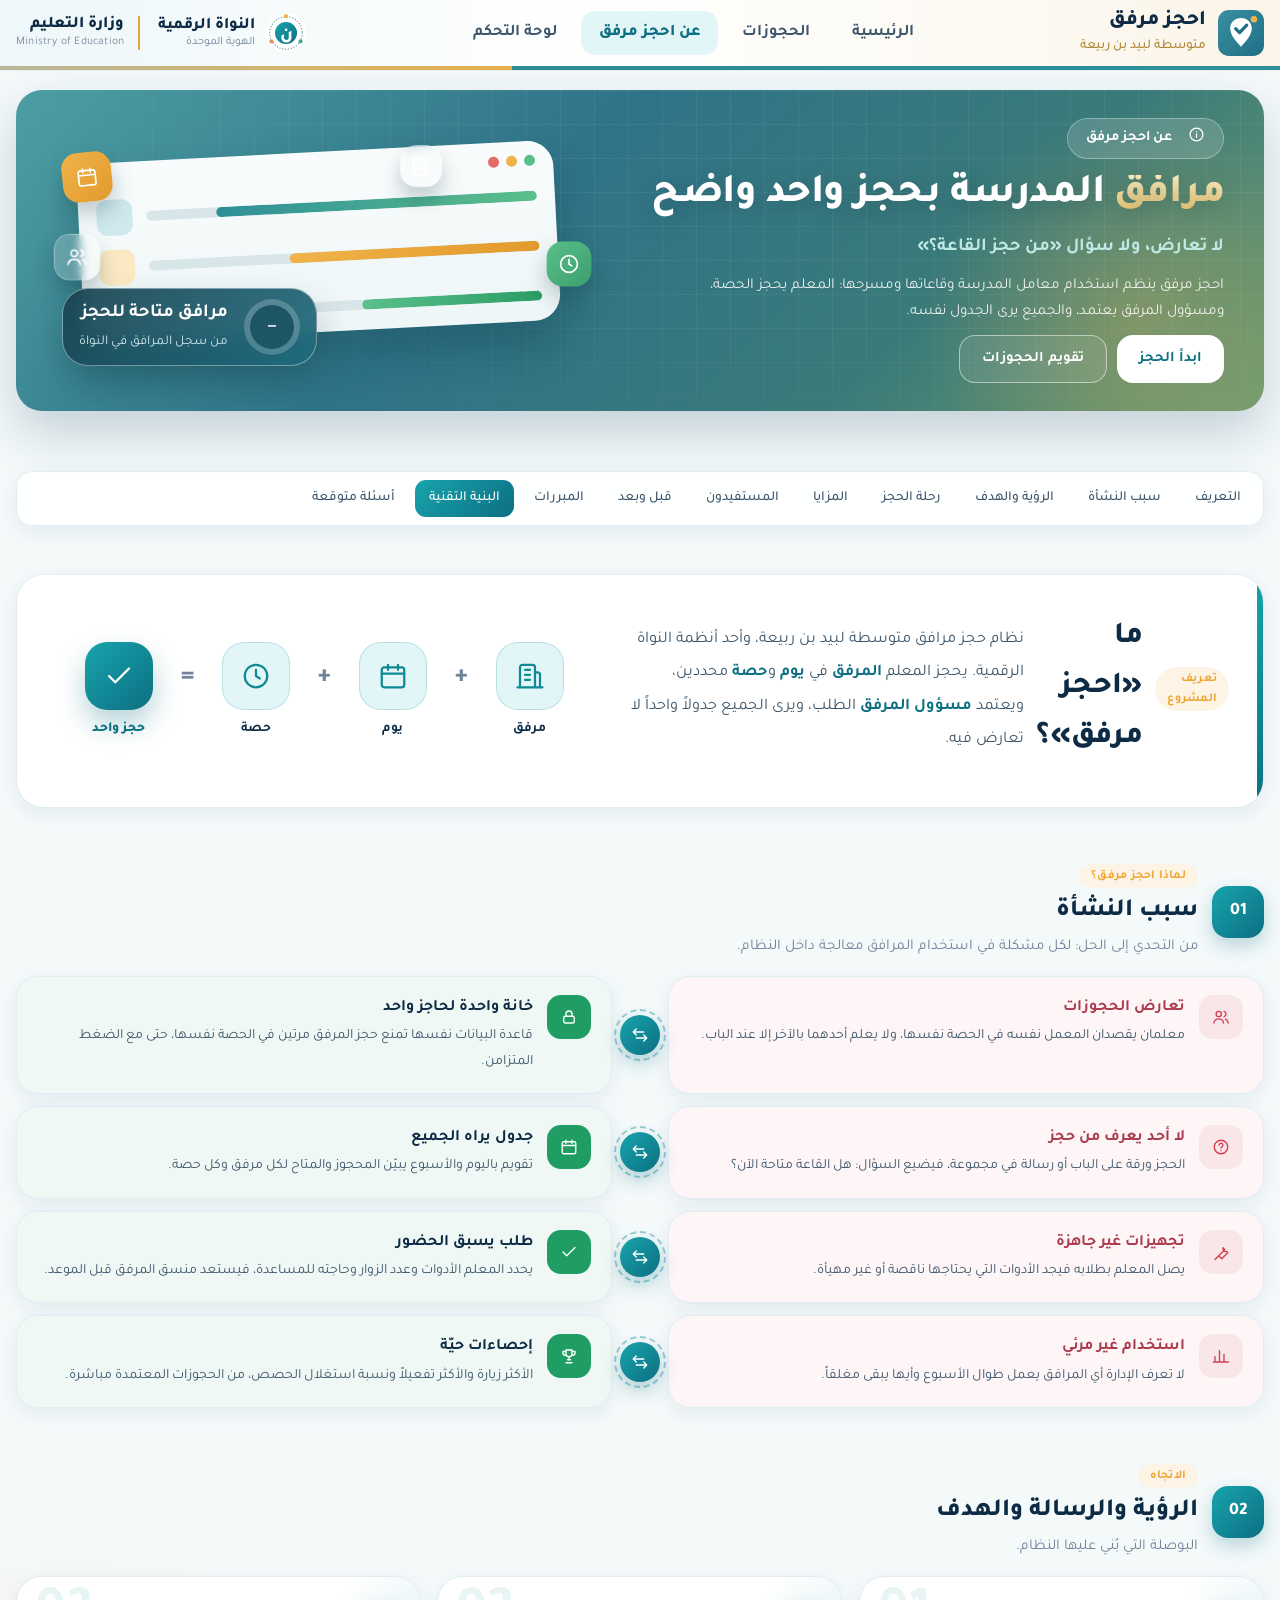
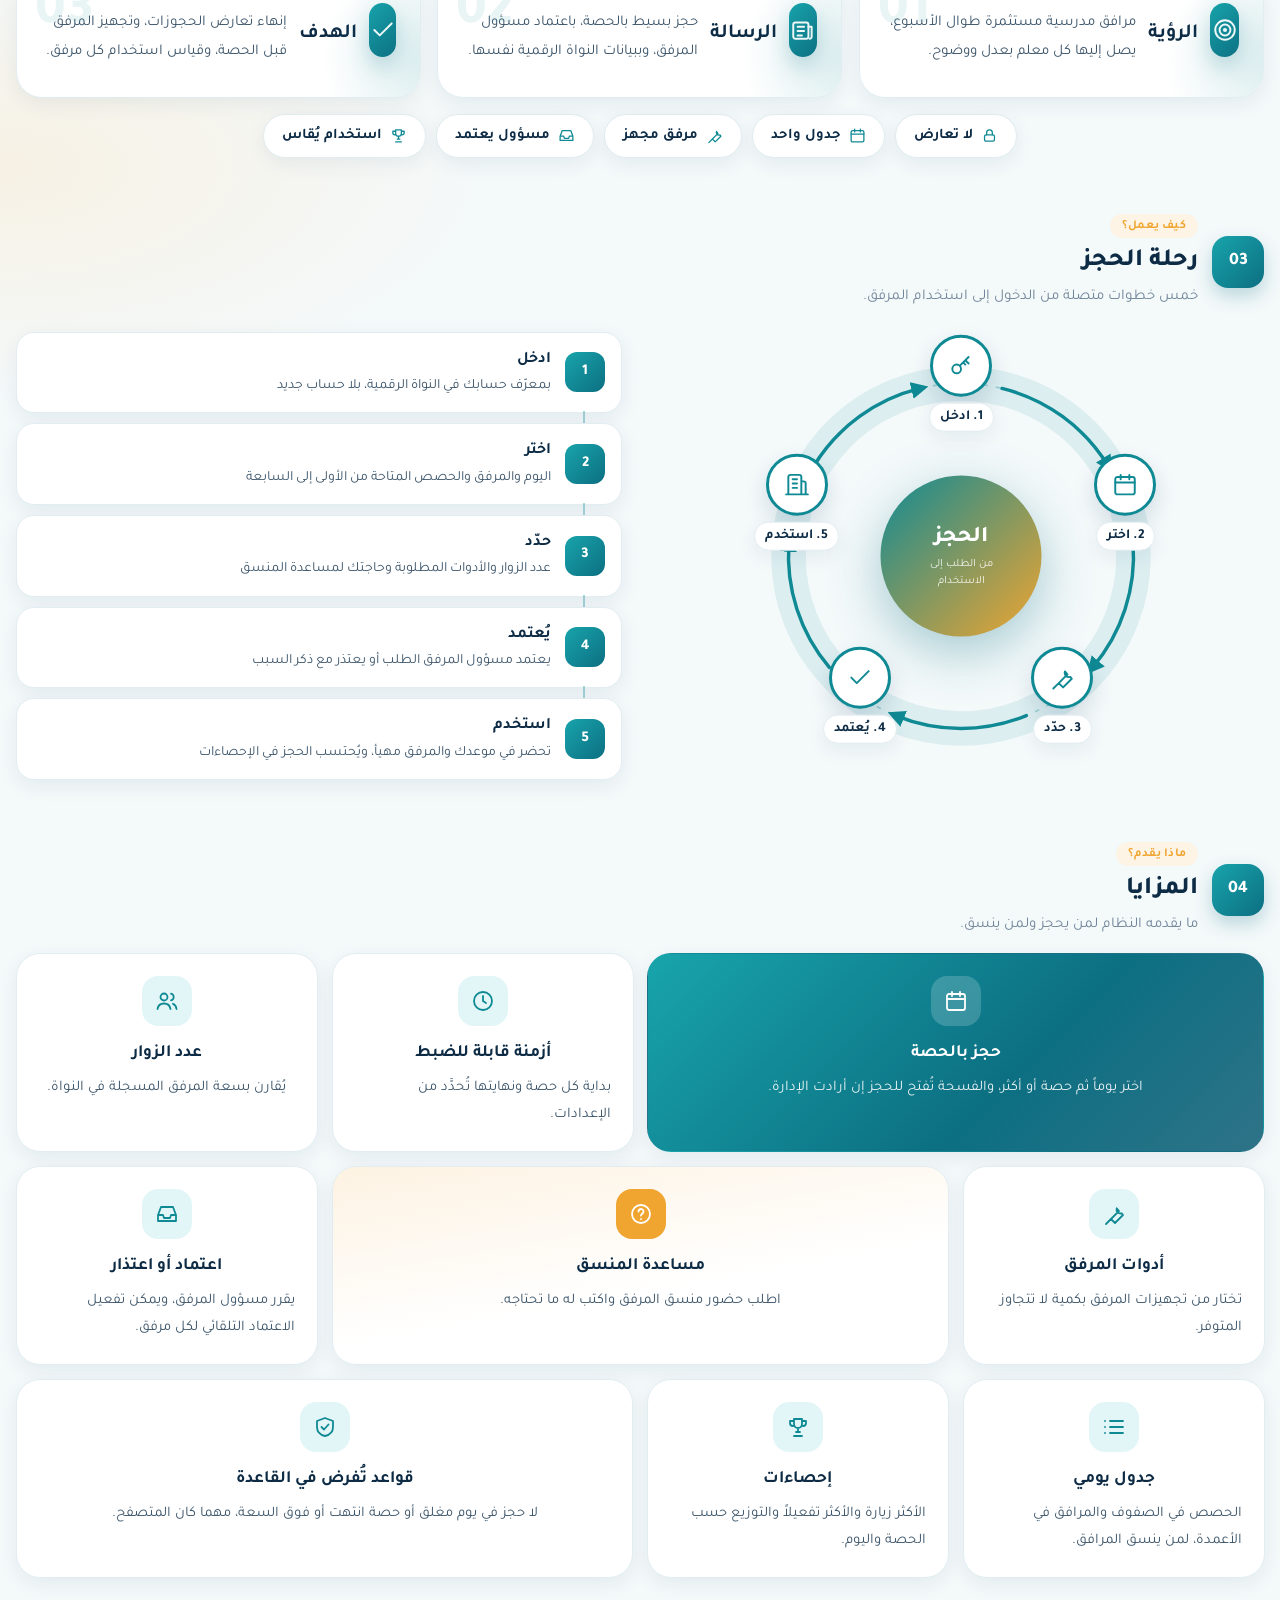
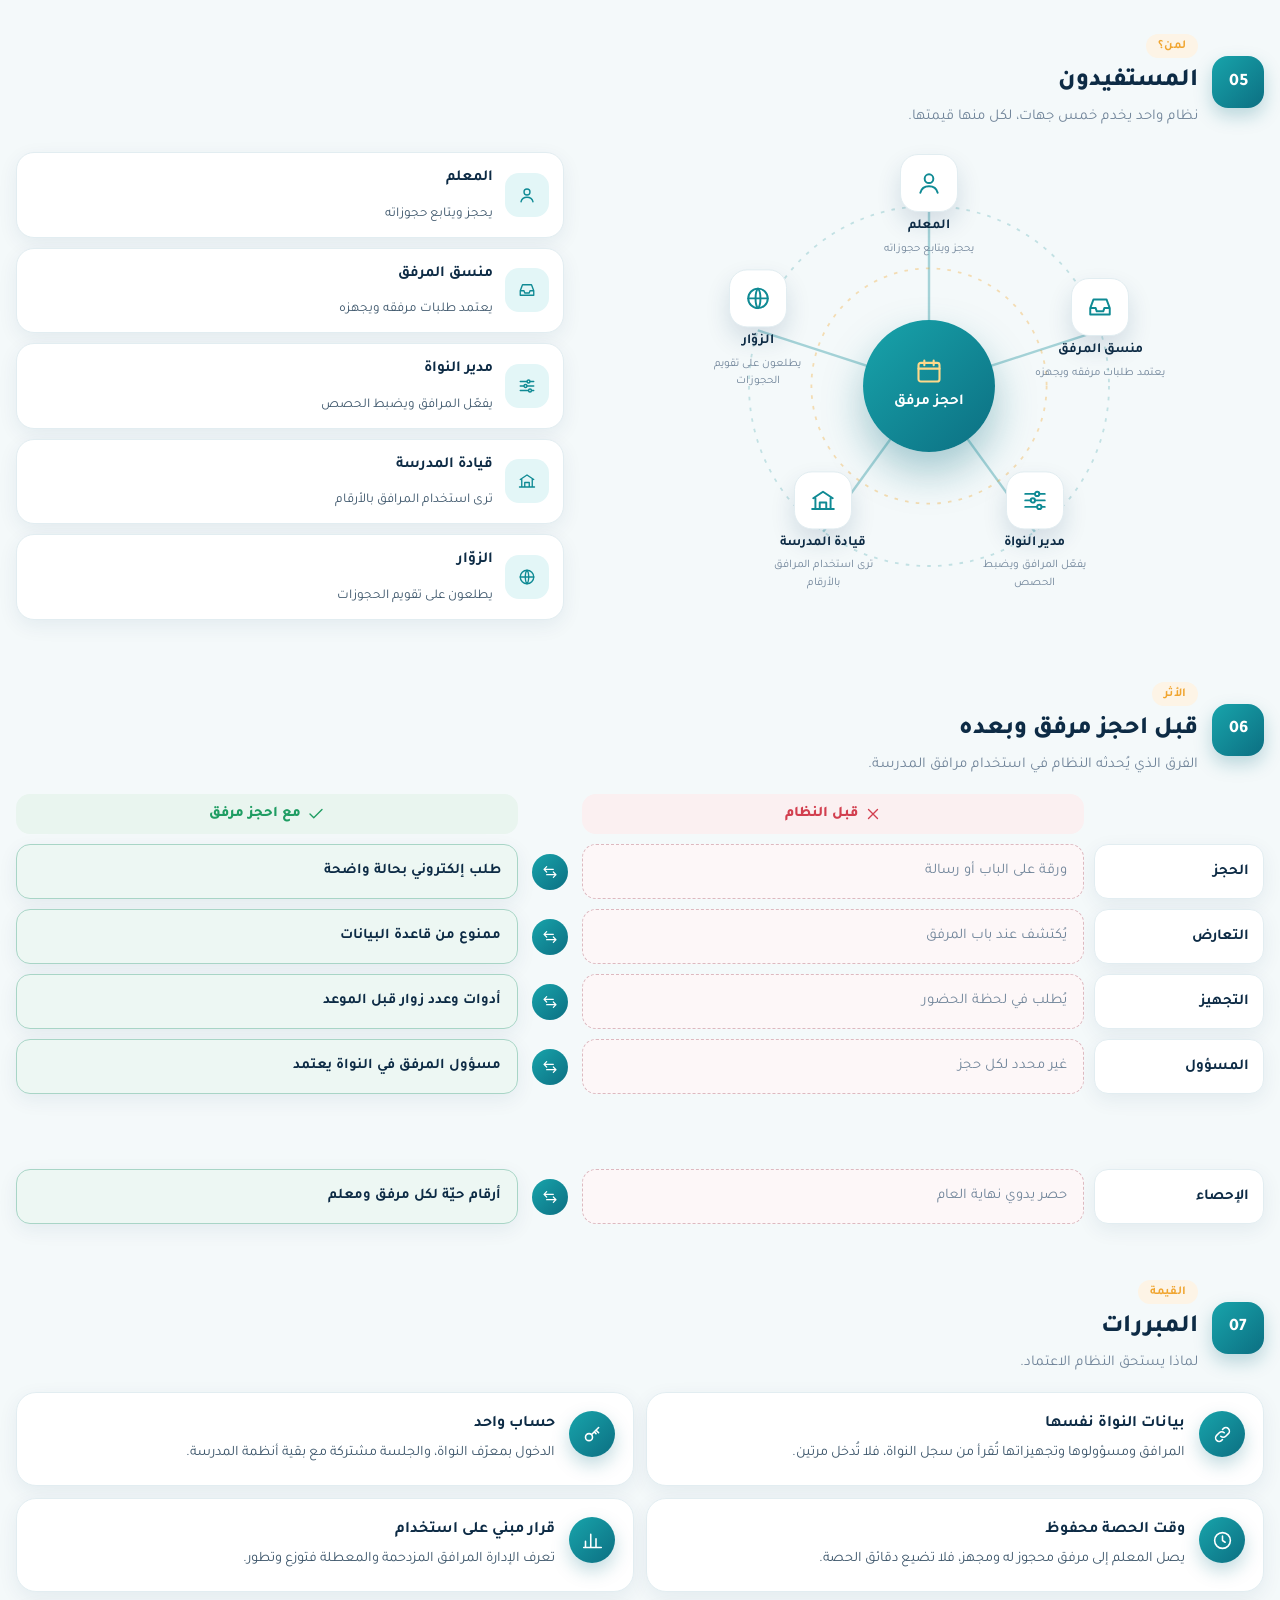
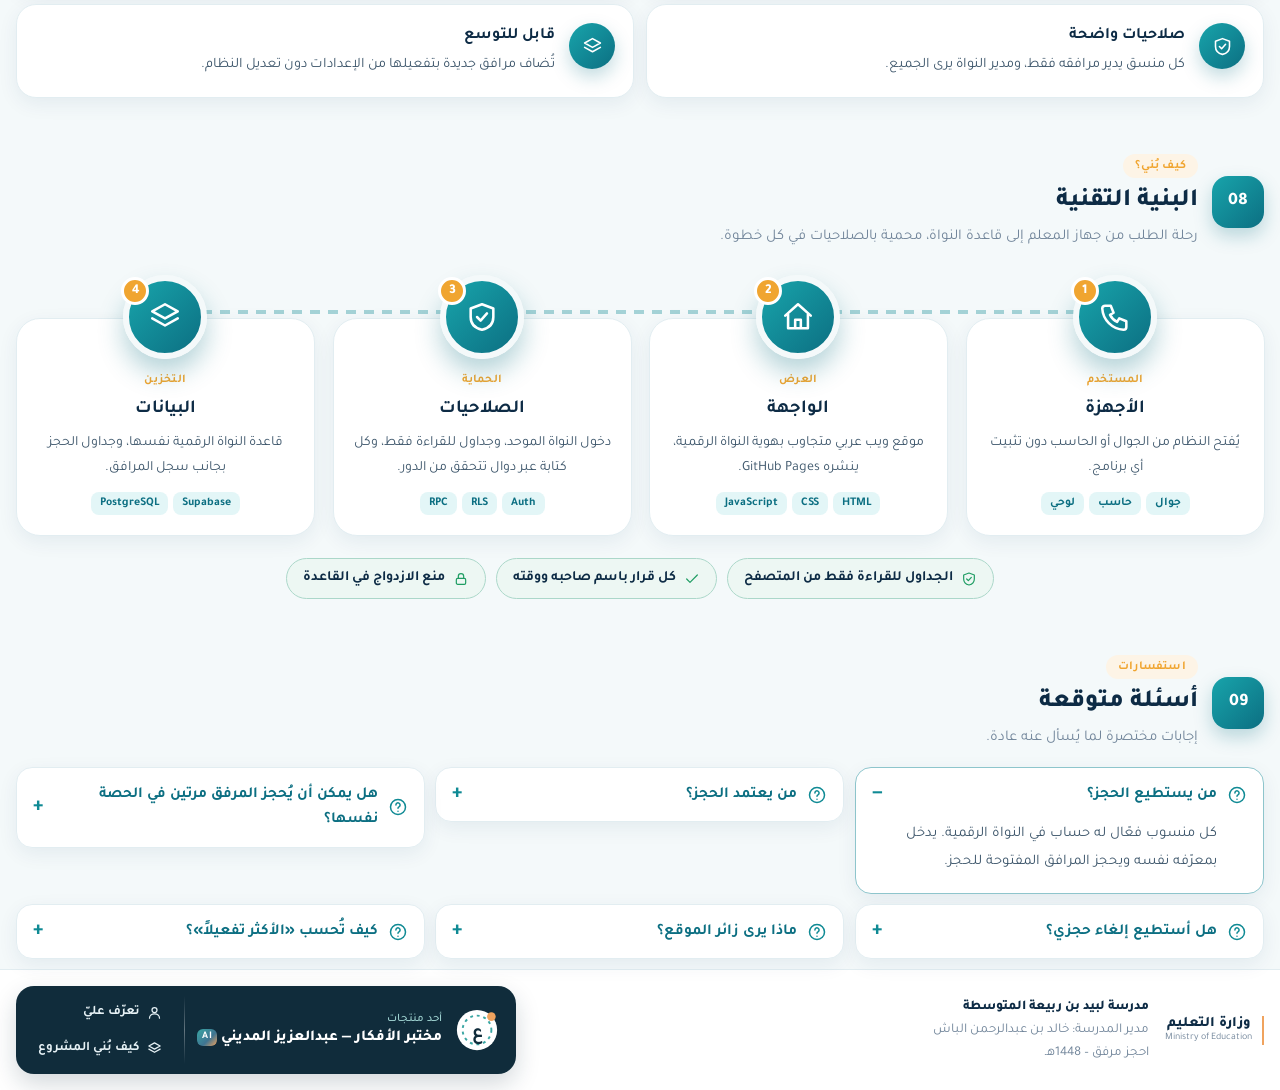
==== commit c241e123: "توحيد القائمة وشريط الإعلانات وبطاقة الترحيب (الدفعة الأولى) - قائمة التنقل: ما لا يتسع ينتقل إلى «ا" ====
--- a/site/about.html
+++ b/site/about.html
@@ -8,5 +8,5 @@
 <div class="fl a" data-ico="calendar"></div><div class="fl b" data-ico="users"></div><div class="fl c" data-ico="clock"></div><div class="fl d" data-ico="building"></div>
 <div class="gauge"><div class="ring" id="gring"><b id="gpct">—</b></div><div><strong>مرافق متاحة للحجز</strong><small id="gsub">من سجل المرافق في النواة</small></div></div></div></div></section><section class="sct" id="about"></section>
 <div id="ftr"></div>
-<script src="assets/config.js"></script><script src="assets/chrome.js"></script><script src="assets/about-icons.js"></script><script src="assets/pubfb.js"></script><script src="assets/about.js"></script><script>pubInit("about.html");document.getElementById("about").innerHTML=aboutPage();document.querySelectorAll("#about [data-ico]").forEach(e=>e.innerHTML=ico(e.dataset.ico));aboutInit(document);
+<script src="assets/config.js"></script><script src="assets/chrome.js"></script><script src="assets/unified-kit.js"></script><script src="assets/about-icons.js"></script><script src="assets/pubfb.js"></script><script src="assets/about.js"></script><script>pubInit("about.html");document.getElementById("about").innerHTML=aboutPage();document.querySelectorAll("#about [data-ico]").forEach(e=>e.innerHTML=ico(e.dataset.ico));aboutInit(document);
 pubCalendar(pToday(),pToday()).then(c=>{document.getElementById("gpct").textContent=c.facilities.length;document.getElementById("gring").style.setProperty("--p",100);}).catch(()=>{});</script></body></html>
--- a/site/assets/fb.css
+++ b/site/assets/fb.css
@@ -1,7 +1,7 @@
 /* إضافات «احجز مرفق» فوق هوية النواة الرقمية (core.css). لا تغيّر ألوان الهوية أو الترويسة. */
 .idl .vdiv{width:1px;align-self:stretch;min-height:30px;background:var(--line);flex:none}
 .idl .corelink{font-weight:800;color:var(--brand2);white-space:nowrap}
-@media (max-width:520px){.idl .vdiv,.idl .corelink{display:none}}
+
 .hj{color:var(--muted)}
 .badge.info{background:var(--c1b);color:var(--c1f)}
 
@@ -99,3 +99,176 @@
 .wday .wd-e{color:var(--muted);font-size:.86rem}
 .wday.closed{opacity:.55;cursor:default;background:var(--soft)}.wday.closed:hover{transform:none;border-color:var(--line);box-shadow:none}
 .pubnote{color:var(--ink2);font-size:.86rem;margin:10px 0 0}
+
+/* الحاجز: صورة واسم ومادة */
+.who{display:flex;align-items:center;gap:9px;min-width:0}
+.who-p{position:relative;width:38px;height:38px;border-radius:50%;flex:none;overflow:hidden;display:grid;place-items:center;background:var(--brandsoft);color:var(--brand2);border:2px solid #fff;box-shadow:0 1px 4px rgba(0,0,0,.15)}
+.who-p b{font-weight:800}.who-p img{position:absolute;inset:0;width:100%;height:100%;object-fit:cover}
+.who-t{display:flex;flex-direction:column;min-width:0;line-height:1.3}.who-t strong{font-size:.86rem;color:var(--ink);overflow:hidden;text-overflow:ellipsis;display:-webkit-box;-webkit-line-clamp:2;-webkit-box-orient:vertical}.who-t small{color:var(--ink2);font-size:.76rem;font-weight:500}
+.pubsch td .st em,.wd-bk em,.tdc em{font-style:normal;font-size:.74rem;font-weight:700}
+.pubsch td .st.approved,.pubsch td .st.pending{display:flex;flex-direction:column;gap:6px;padding:9px 10px}
+.pubsch th,.pubsch td{min-width:185px}
+.wd-b{display:flex;flex-direction:column;gap:7px}
+.wd-bk{display:flex;flex-direction:column;gap:5px;border-radius:14px;padding:8px 10px;background:var(--c4b);color:var(--c4f)}.wd-bk.pending{background:var(--c3b);color:var(--c3f)}
+.tdl{display:grid;grid-template-columns:repeat(auto-fill,minmax(290px,1fr));gap:12px}
+.tdc{display:flex;flex-direction:column;gap:9px;background:var(--surface);border:1px solid var(--line);border-inline-start:5px solid var(--ok);border-radius:18px;padding:13px 15px}
+.tdc.pending{border-inline-start-color:var(--gold)}.tdc-m b{display:block}.tdc-m small{color:var(--ink2);font-size:.84rem}
+.tdc em{color:var(--c4f)}.tdc.pending em{color:var(--c3f)}
+.st-f{display:inline-flex;align-items:center;gap:5px;font-size:.8rem;font-weight:800;color:var(--ink)}.st-f .ico{width:14px;height:14px}
+.wd-bk em,.tdc-m b{font-weight:800}
+.howp{height:300px}.howp .pan:nth-child(4){background:linear-gradient(160deg,#b48a45,#7a5a26)}.howp .pan .pt{font-size:1.35rem}
+@media (max-width:820px){.howp{height:auto}}
+
+/* ===== خط زمني لخطوات الحجز ===== */
+.tml{list-style:none;margin:0 auto;padding:0;display:grid;grid-template-columns:repeat(4,1fr);max-width:1180px;position:relative}
+.tml::before{content:"";position:absolute;inset-block-start:27px;inset-inline:12.5%;height:3px;border-radius:3px;background:linear-gradient(270deg,#18a4ab,#f0b34a)}
+.tml li{position:relative;text-align:center;padding:0 14px}
+.tml-n{position:relative;display:grid;place-items:center;width:56px;height:56px;margin:0 auto 12px;border-radius:50%;background:var(--surface);border:3px solid var(--brand);color:var(--brand2);box-shadow:0 0 0 6px var(--bg,#f4f9fa)}
+.tml li:last-child .tml-n{border-color:var(--gold);color:#9a6a12}
+.tml-n .ico{width:24px;height:24px}
+.tml li b{display:block;font-size:1.08rem;color:var(--ink)}.tml li p{margin:4px 0 0;color:var(--ink2);font-size:.9rem;line-height:1.7}
+.tml li::after{counter-increment:tm;content:counter(tm);position:absolute;inset-block-start:-6px;inset-inline-start:calc(50% + 16px);width:22px;height:22px;border-radius:50%;background:var(--navy);color:#fff;font-size:.74rem;font-weight:800;display:grid;place-items:center}
+.tml{counter-reset:tm}
+@media (max-width:760px){.tml{grid-template-columns:1fr;gap:18px;padding-inline:16px}.tml::before{inset-block:10px;inset-inline:auto;inset-inline-start:43px;width:3px;height:auto;background:linear-gradient(180deg,#18a4ab,#f0b34a)}
+ .tml li{text-align:start;padding:0;padding-inline-start:74px;min-height:56px}.tml-n{position:absolute;inset-inline-start:0;inset-block-start:0;margin:0}.tml li::after{inset-inline-start:38px}}
+
+/* ===== بطاقات المرافق ===== */
+.fcds{display:grid;grid-template-columns:repeat(auto-fill,minmax(270px,1fr));gap:14px}
+.fcd{display:flex;flex-direction:column;gap:12px;background:var(--surface);border:1px solid var(--line);border-radius:22px;padding:16px;box-shadow:var(--shadow);transition:transform .25s,box-shadow .25s;position:relative;overflow:hidden}
+.fcd::before{content:"";position:absolute;inset:0 0 auto 0;height:5px;background:var(--grad)}
+.fcd:hover{transform:translateY(-4px);box-shadow:var(--shadow2)}
+.fcd-h{display:flex;align-items:center;gap:12px}.fcd-h>div{flex:1;min-width:0}.fcd-h b{display:block;font-size:1.08rem}.fcd-h small{color:var(--ink2)}
+.fcd-i{width:48px;height:48px;border-radius:15px;display:grid;place-items:center;background:var(--grad);flex:none}.fcd-i .ico{width:24px;height:24px;stroke:#fff}
+.fcd-s{font-size:.74rem;font-weight:800;border-radius:99px;padding:3px 10px;white-space:nowrap}.fcd-s.free{background:var(--c4b);color:var(--c4f)}.fcd-s.busy{background:var(--c5b);color:var(--c5f)}
+.fcd-m{display:flex;gap:8px;flex-wrap:wrap}.fcd-m span{display:inline-flex;align-items:center;gap:5px;background:var(--soft);border-radius:99px;padding:3px 10px;font-size:.82rem;color:var(--ink2)}.fcd-m .ico{width:15px;height:15px}
+.fcd-b{display:flex;gap:4px}.fcd-b i{flex:1;height:8px;border-radius:5px;background:var(--line)}.fcd-b i.approved{background:#3fae75}.fcd-b i.pending{background:var(--gold)}.fcd-b i.cur{outline:2px solid var(--brand2);outline-offset:1px}
+.fcd-f{display:flex;align-items:center;justify-content:space-between;gap:8px}.fcd-f small{color:var(--ink2)}
+.fcd-f a{display:inline-flex;align-items:center;gap:6px;font-weight:800;color:var(--brand2);text-decoration:none}.fcd-f a .ico{width:16px;height:16px;transition:transform .2s}.fcd-f a:hover .ico{transform:translateX(-4px)}
+
+/* ===== بطاقات الحجوزات ===== */
+.bkcs{display:grid;grid-template-columns:repeat(auto-fill,minmax(290px,1fr));gap:14px}
+.bkc{display:flex;flex-direction:column;gap:9px;background:var(--surface);border:1px solid var(--line);border-radius:22px;padding:15px 16px;box-shadow:var(--shadow);border-block-start:5px solid #3fae75}
+.bkc.pending{border-block-start-color:var(--gold)}
+.bkc-h{display:flex;align-items:center;justify-content:space-between;gap:8px}.bkc-h .who-p{width:46px;height:46px}.bkc-h .who-t strong{font-size:.98rem}
+.bkc-s{font-size:.74rem;font-weight:800;border-radius:99px;padding:3px 10px;white-space:nowrap;background:var(--c4b);color:var(--c4f)}.bkc.pending .bkc-s{background:var(--c3b);color:var(--c3f)}
+.bkc-f{display:flex;align-items:center;gap:8px;font-size:1.05rem;color:var(--brand2)}.bkc-f .ico,.bkc-r .ico{width:18px;height:18px;flex:none}
+.bkc-r{display:flex;align-items:center;gap:8px;color:var(--ink2);font-size:.9rem}
+.bkc-p{display:flex;gap:6px;flex-wrap:wrap}.bkc-p span{background:var(--brandsoft);color:var(--brand2);border-radius:12px;padding:4px 10px;font-size:.82rem;font-weight:700;display:inline-flex;flex-direction:column;line-height:1.25}.bkc-p small{font-weight:500;color:var(--ink2);font-size:.72rem}
+.bkc-m{display:flex;gap:12px;flex-wrap:wrap;color:var(--ink2);font-size:.86rem}.bkc-m span{display:inline-flex;align-items:center;gap:5px}.bkc-m .ico{width:15px;height:15px}.bkc-m:empty{display:none}
+.bkc-n{margin:0;background:var(--soft);border-radius:12px;padding:8px 10px;font-size:.88rem;color:var(--ink2)}
+.dayh{display:flex;align-items:baseline;gap:10px;margin:22px 0 10px}.dayh:first-child{margin-top:0}.dayh button{font:inherit;font-weight:800;font-size:1.2rem;color:var(--brand2);background:none;border:0;padding:0;cursor:pointer}.dayh small{color:var(--ink2)}
+
+/* ===== شريط الفرز وجدول الأسبوع ===== */
+.fl2{background:var(--surface);border:1px solid var(--line);border-radius:18px;padding:10px 12px}
+.fl2 .tabs button{display:inline-flex;align-items:center;gap:6px}.fl2 .tabs .ico{width:16px;height:16px}
+.flt{display:inline-flex;align-items:center;gap:8px;margin:0;font-size:.88rem;color:var(--ink2)}.flt select{width:auto;min-width:150px;padding:7px 10px}
+.cnt{font-weight:800;color:var(--brand2);font-size:.9rem}
+.pubsch .st.dim{background:var(--soft);color:var(--muted)}
+.wkt th small{display:block;font-weight:500;color:var(--ink2);font-size:.74rem}
+.wkt th,.wkt td{min-width:150px}.wkt td:first-child,.wkt th:first-child{min-width:120px}
+.dlink{font:inherit;background:none;border:0;padding:0;cursor:pointer;text-align:start;color:var(--ink)}.dlink b{display:block;color:var(--brand2)}.dlink small{color:var(--ink2)}
+.wchip{display:flex;align-items:center;gap:7px;border-radius:12px;padding:6px 8px;background:var(--c4b);margin-bottom:5px}.wchip:last-child{margin-bottom:0}.wchip.pending{background:var(--c3b)}
+.wchip b{display:block;font-size:.82rem;color:var(--ink)}.wchip small{display:block;font-size:.72rem;color:var(--ink2);line-height:1.3}
+.who-p.sm{width:28px;height:28px;font-size:.78rem;border-width:1.5px}
+.emp{text-align:center;padding:26px}
+@media (max-width:700px){.flt{flex:1 1 100%}.flt select{flex:1}}
+#clr[hidden]{display:none}
+
+/* ===== صورة أعلى الرئيسية (خاصة باحجز مرفق) ===== */
+.hart{position:relative;height:330px;direction:ltr}
+.ha-card{position:absolute;inset:26px 20px 56px 70px;background:linear-gradient(180deg,rgba(255,255,255,.96),rgba(238,247,248,.92));border-radius:26px;padding:16px;box-shadow:0 30px 60px rgba(6,40,52,.4);transform:rotate(-4deg);animation:haf 8s ease-in-out infinite}
+.ha-top{display:flex;gap:6px;margin-bottom:14px}.ha-top i{width:10px;height:10px;border-radius:50%;background:#e66a6a}.ha-top i:nth-child(2){background:#f0b34a}.ha-top i:nth-child(3){background:#5bbf8a}
+.ha-grid{display:grid;grid-template-columns:repeat(4,1fr);gap:9px;height:calc(100% - 26px)}.ha-grid i{border-radius:12px;background:#e2eef0}.ha-grid i.a{background:linear-gradient(135deg,#22b3b8,#0d6f82)}.ha-grid i.p{background:linear-gradient(135deg,#f6c25e,#eaa83a)}
+.ha-mark{position:absolute;inset:auto auto 0 0;width:170px;height:170px;filter:drop-shadow(0 18px 26px rgba(6,40,52,.5));animation:haf 6s ease-in-out infinite reverse}.ha-mark .core-ic{width:100%;height:100%}
+.ha-mark .core-ic path:first-of-type{stroke:#fff;stroke-width:3}
+.ha-chip{position:absolute;display:inline-flex;align-items:center;gap:6px;direction:rtl;background:#fff;color:#12414f;font-weight:800;font-size:.86rem;border-radius:99px;padding:7px 14px;box-shadow:0 12px 24px rgba(6,40,52,.3);animation:haf 7s ease-in-out infinite}
+.ha-chip .ico{width:16px;height:16px;stroke:#1f9d6b}.ha-chip.c1{inset:6px 0 auto auto}.ha-chip.c2{inset:auto 6px 20px auto;animation-delay:-3s}.ha-chip.c2 .ico{stroke:#c98a1a}
+@keyframes haf{50%{translate:0 -9px}}
+@media (max-width:980px){.hart{order:-1;height:250px;max-width:360px;width:100%;margin-inline:auto}.ha-mark{width:120px;height:120px}}
+@media (prefers-reduced-motion:reduce){.ha-card,.ha-mark,.ha-chip{animation:none}}
+.intro-e .core-ic,.bm .bm-ic{overflow:visible}
+
+/* ===== المرافق التفاعلية ===== */
+.fchips{display:flex;gap:8px;flex-wrap:wrap;margin-bottom:14px}
+.fchips button{font:inherit;font-weight:700;display:inline-flex;align-items:center;gap:8px;background:var(--surface);border:1.5px solid var(--line);color:var(--ink2);border-radius:99px;padding:6px 14px;cursor:pointer;transition:all .2s}
+.fchips button b{background:var(--soft);border-radius:99px;padding:0 8px;font-size:.78rem}
+.fchips button:hover{border-color:var(--brand)}.fchips button.on{background:var(--grad);color:#fff;border-color:transparent}.fchips button.on b{background:rgba(255,255,255,.25);color:#fff}
+.fcds{align-items:start}
+.fcd{padding:0;gap:0;animation:fcin .45s both}.fcd:nth-child(2){animation-delay:.05s}.fcd:nth-child(3){animation-delay:.1s}.fcd:nth-child(4){animation-delay:.15s}.fcd:nth-child(n+5){animation-delay:.2s}
+@keyframes fcin{from{opacity:0;translate:0 12px}}
+.fcd::after{content:"";position:absolute;inset:0;pointer-events:none;background:radial-gradient(220px circle at var(--mx,50%) var(--my,0%),rgba(24,164,171,.13),transparent 70%);opacity:0;transition:opacity .3s}.fcd:hover::after{opacity:1}
+.fcd-t{all:unset;box-sizing:border-box;display:flex;flex-direction:column;gap:12px;width:100%;padding:18px 16px 14px;cursor:pointer;font:inherit;color:inherit;text-align:start}
+.fcd-t:focus-visible{outline:2px solid var(--gold);outline-offset:-4px;border-radius:22px}
+.fcd:hover .fcd-i{transform:rotate(-6deg) scale(1.06)}.fcd-i{transition:transform .3s}
+.fcd-s{display:inline-flex;align-items:center;gap:6px}.fcd-s i{width:8px;height:8px;border-radius:50%;background:currentColor}.fcd-s.free i{animation:lp2 1.8s infinite}
+@keyframes lp2{50%{opacity:.25}}
+.fcd-b i{transition:transform .25s}.fcd:hover .fcd-b i{transform:scaleY(1.5)}
+.fcd-more{display:inline-flex;align-items:center;gap:5px;font-weight:800;color:var(--brand2);font-size:.86rem}.fcd-more .ico{width:15px;height:15px;transform:rotate(180deg);transition:transform .3s}.fcd.open .fcd-more .ico{transform:none}
+.fcd-x{display:grid;grid-template-rows:0fr;transition:grid-template-rows .35s ease}.fcd.open .fcd-x{grid-template-rows:1fr}
+.fcd-x>div{overflow:hidden;min-height:0}.fcd-x ul{list-style:none;margin:0;padding:0 16px;border-top:1px dashed var(--line)}
+.fcd-x li{display:flex;align-items:center;justify-content:space-between;gap:10px;padding:8px 0;border-bottom:1px solid var(--soft);font-size:.86rem}
+.fcd-x li>span:first-child b{display:block}.fcd-x li small{color:var(--ink2)}.fcd-x li em{font-style:normal;font-weight:700;color:#1f8a5b;font-size:.8rem}
+.fcd-x li.past{opacity:.5}.fcd-x li.past em{color:var(--muted)}.fcd-x li.cur{background:linear-gradient(90deg,transparent,var(--brandsoft));border-radius:10px;padding-inline:8px;margin-inline:-8px}
+.fcd-x li .who{flex-direction:row-reverse;text-align:end}.fcd-x li .who-p{width:30px;height:30px}.fcd-x li.pending .who-t strong{color:#9a6a12}
+.fcd-x .btn{margin:12px 16px 16px}
+
+/* ===== حجز جديد: أبعاد الحقول والأيقونات ===== */
+.fg input:not([type=checkbox]),.fg select{height:46px;box-sizing:border-box;min-width:0}
+input[type=date]{min-width:0;max-width:100%}
+.fg select{padding-inline-end:34px;text-overflow:ellipsis}
+.fg{align-items:start;gap:14px}
+.fcard .meta span{display:inline-flex;align-items:center;gap:6px;padding:4px 12px}.fcard .meta .ico{width:15px;height:15px;flex:none}
+.fcard .meta{gap:8px}
+@media (min-width:900px){.pgrid2{grid-template-columns:repeat(4,1fr)}}
+.eqrow label small{color:var(--muted)}
+.fcd-x li>span:first-child{flex:none;white-space:nowrap}.fcd-x li .who{min-width:0;flex:0 1 auto}.fcd-x li .who-t strong{-webkit-line-clamp:1}
+
+/* ترويسة لوحة التحكم: الموقع الإلكتروني، الوزارة، النواة الرقمية (تظهر كلها حتى على الجوال) */
+a.moe{text-decoration:none;color:inherit}a.moe:hover b{color:var(--brand2)}
+.idl a.corelink{text-decoration:none}.idl a.corelink:hover{text-decoration:underline}
+@media (max-width:640px){header.dash .top{flex-wrap:wrap;row-gap:8px}header.dash .idl{width:100%;margin:0;justify-content:space-between;gap:10px;border-top:1px solid var(--line);padding-top:8px}
+ header.dash .idl .moe{display:flex}header.dash .idl .vdiv{display:none}header.dash .idl .sitelink,header.dash .idl .corelink{font-size:.88rem}}
+.dnav-in a{flex:none;white-space:nowrap}
+
+/* ===== ترويسة الموقع العام بتنسيق أنظمة النواة: الشعار، القائمة بحبة للصفحة الحالية، ثم النواة الرقمية ووزارة التعليم ===== */
+.pubsite header .top{gap:18px}
+.pubsite header .top nav{gap:6px;justify-content:center}
+.pubsite header nav a{padding:9px 18px!important;border-radius:14px!important;font-weight:600;color:var(--ink2)}
+.pubsite header nav a:hover{background:var(--soft)!important}
+.pubsite header nav a.on{background:var(--brandsoft)!important;color:var(--brand2);font-weight:800}
+.pubsite header nav a.on::after{display:none!important}
+.pubsite header nav a.only-m{display:none}
+.hid{display:flex;align-items:center;gap:14px;flex:none;order:3}
+.hcb{display:flex;align-items:center;gap:10px;text-decoration:none;color:var(--ink)}
+.hcb .cn-ic{width:42px;height:42px;flex:none;transition:transform .4s}.hcb:hover .cn-ic{transform:rotate(-8deg) scale(1.06)}
+.hcb span{display:flex;flex-direction:column;line-height:1.25}.hcb b{font-size:1rem;font-weight:800}.hcb small{color:var(--muted);font-size:.72rem}
+.pubsite header .hid .moe{display:flex;order:0;padding-inline-start:14px}
+.bm .bm-ic{border-radius:13px}
+@media (max-width:1100px){.hcb span small{display:none}.pubsite header nav a{padding:9px 12px!important}}
+@media (max-width:860px){.hid{display:none}.pubsite header nav a.only-m{display:block}.pubsite header nav a{padding:11px 14px!important}}
+
+/* ترويسة لوحة التحكم: الموقع الإلكتروني | النواة الرقمية (الهوية الموحدة) | وزارة التعليم */
+header.dash .idl .moe{padding-inline-start:14px}
+.dnav a.on::after{inset-inline:0;bottom:-6px;border-radius:0}
+@media (max-width:640px){header.dash .idl .hcb small,header.dash .idl .moe small{display:none}header.dash .idl .hcb .cn-ic{width:32px;height:32px}header.dash .idl .hcb b,header.dash .idl .moe b{font-size:.86rem}}
+
+/* ===== الإشعارات في الشريط الداكن ===== */
+.dwho{display:flex;align-items:center;gap:12px}
+.ntf{position:relative}
+.ntf-b{position:relative;display:grid;place-items:center;width:40px;height:40px;border-radius:13px;background:rgba(255,255,255,.1);border:1px solid rgba(255,255,255,.28);color:#fff;cursor:pointer;transition:background .2s}
+.ntf-b:hover,.ntf-b[aria-expanded=true]{background:rgba(255,255,255,.2)}.ntf-b .ico{width:20px;height:20px;stroke:#fff}
+.ntf-n{position:absolute;inset-block-start:-6px;inset-inline-end:-6px;min-width:20px;height:20px;padding:0 5px;border-radius:99px;background:var(--gold);color:#3b2a06;font-size:.72rem;font-weight:800;display:grid;place-items:center;box-shadow:0 0 0 2px #17414f}
+.ntf-n[hidden]{display:none}
+.ntf-p{position:absolute;inset-block-start:calc(100% + 10px);inset-inline-end:0;width:min(360px,calc(100vw - 24px));max-height:70vh;overflow:auto;background:var(--surface);color:var(--ink);border:1px solid var(--line);border-radius:18px;box-shadow:var(--shadow2);z-index:60}
+.ntf-p[hidden]{display:none}
+.ntf-h{display:flex;align-items:center;justify-content:space-between;gap:10px;padding:12px 14px;border-bottom:1px solid var(--line);position:sticky;top:0;background:var(--surface)}
+.ntf-h button{font:inherit;font-size:.8rem;font-weight:700;color:var(--brand2);background:none;border:0;cursor:pointer;padding:0}
+.ntf-i{display:flex;gap:10px;padding:11px 14px;text-decoration:none;color:inherit;border-bottom:1px solid var(--soft)}.ntf-i:hover{background:var(--soft)}
+.ntf-i.new{background:var(--brandsoft)}
+.ntf-ic{width:34px;height:34px;border-radius:11px;display:grid;place-items:center;flex:none;background:var(--c3b);color:var(--c3f)}.ntf-ic .ico{width:17px;height:17px}
+.ntf-i.approved .ntf-ic{background:var(--c4b);color:var(--c4f)}.ntf-i.rejected .ntf-ic,.ntf-i.cancelled .ntf-ic{background:var(--c5b);color:var(--c5f)}
+.ntf-i b{display:block;font-size:.9rem}.ntf-i small{display:block;color:var(--ink2);font-size:.8rem}.ntf-i time{display:block;color:var(--muted);font-size:.72rem;margin-top:2px}
+@media (max-width:640px){.ntf-p{position:fixed;inset-inline:12px;inset-block-start:auto;margin-top:10px;width:auto}}
+.dnav a.ntf-i{display:flex;align-items:flex-start;gap:10px;padding:11px 14px;border-radius:0;color:var(--ink);font-weight:400;white-space:normal;background:none;border-bottom:1px solid var(--soft)}
+.dnav a.ntf-i:hover{background:var(--soft);color:var(--ink)}.dnav a.ntf-i.new{background:var(--brandsoft)}.dnav a.ntf-i::after{display:none}
+.dnav a.ntf-i b{color:var(--ink)}.dnav a.ntf-i .ico{stroke:currentColor}
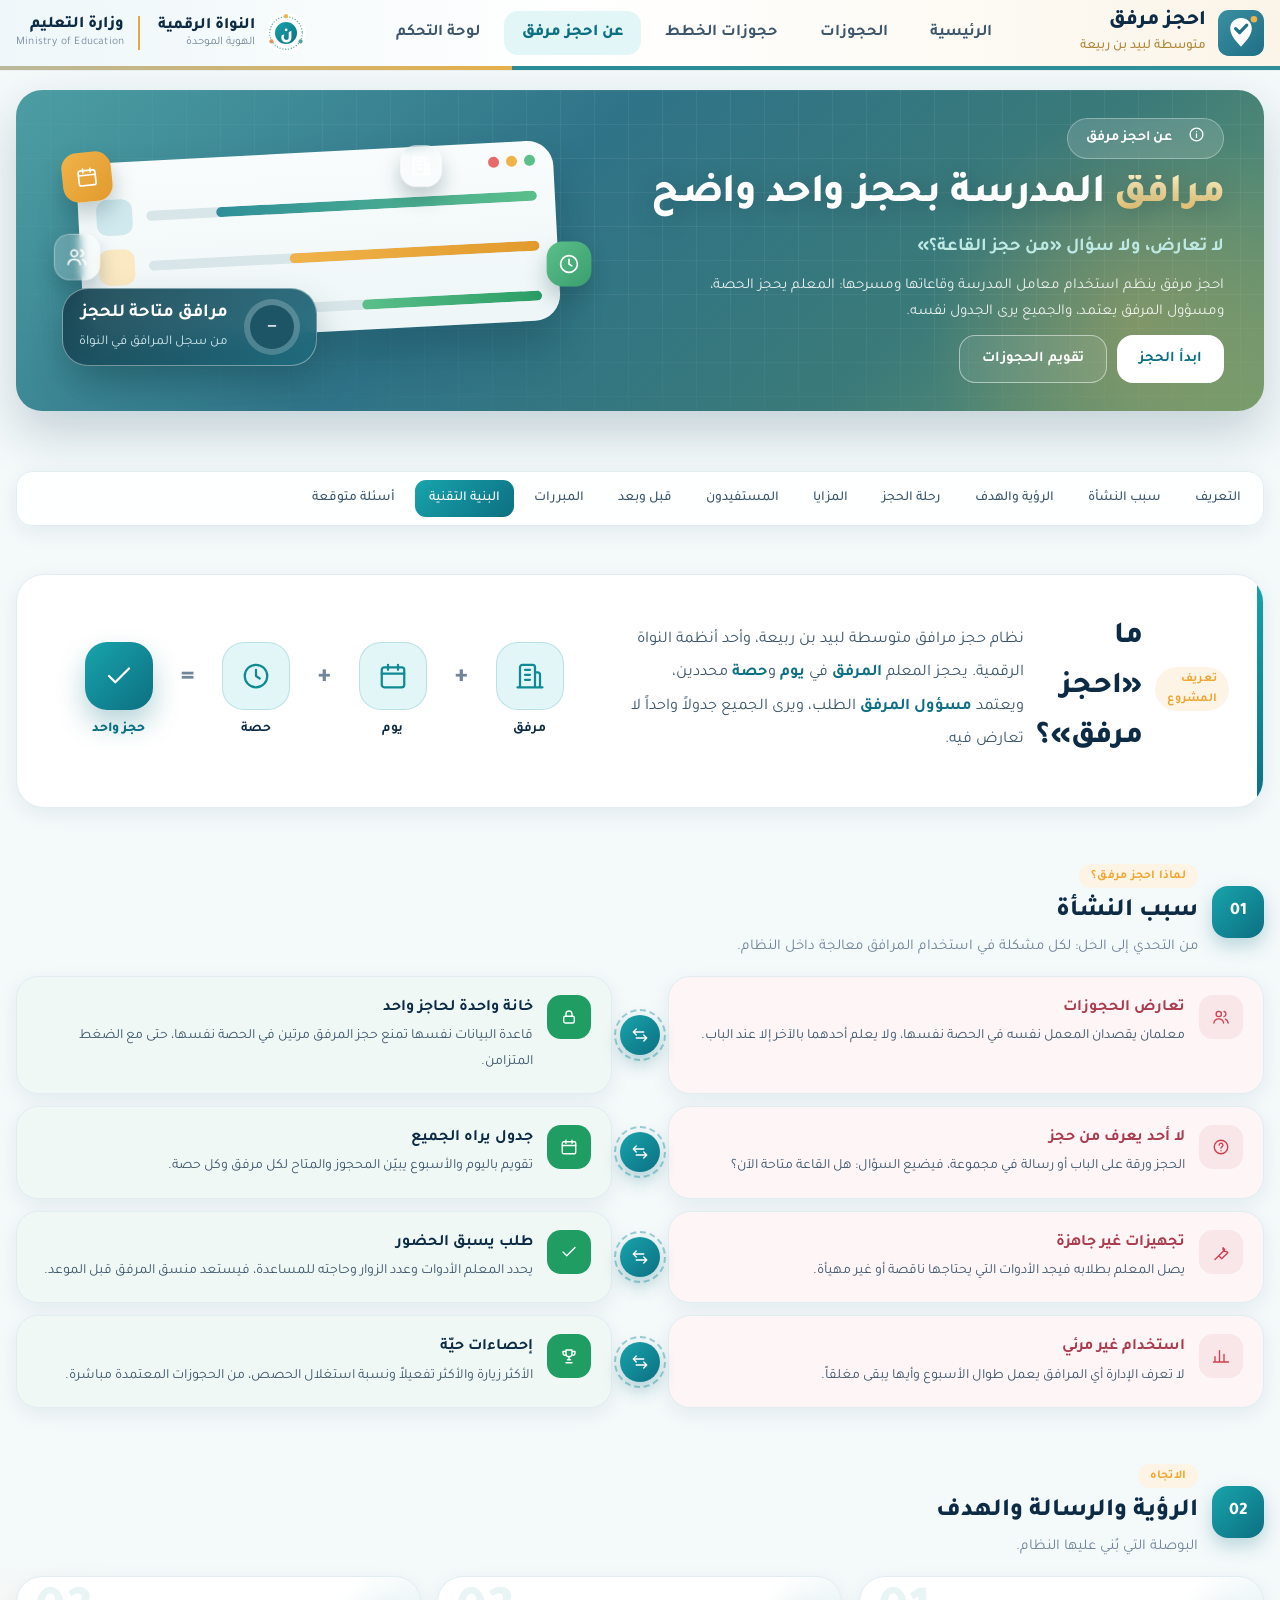
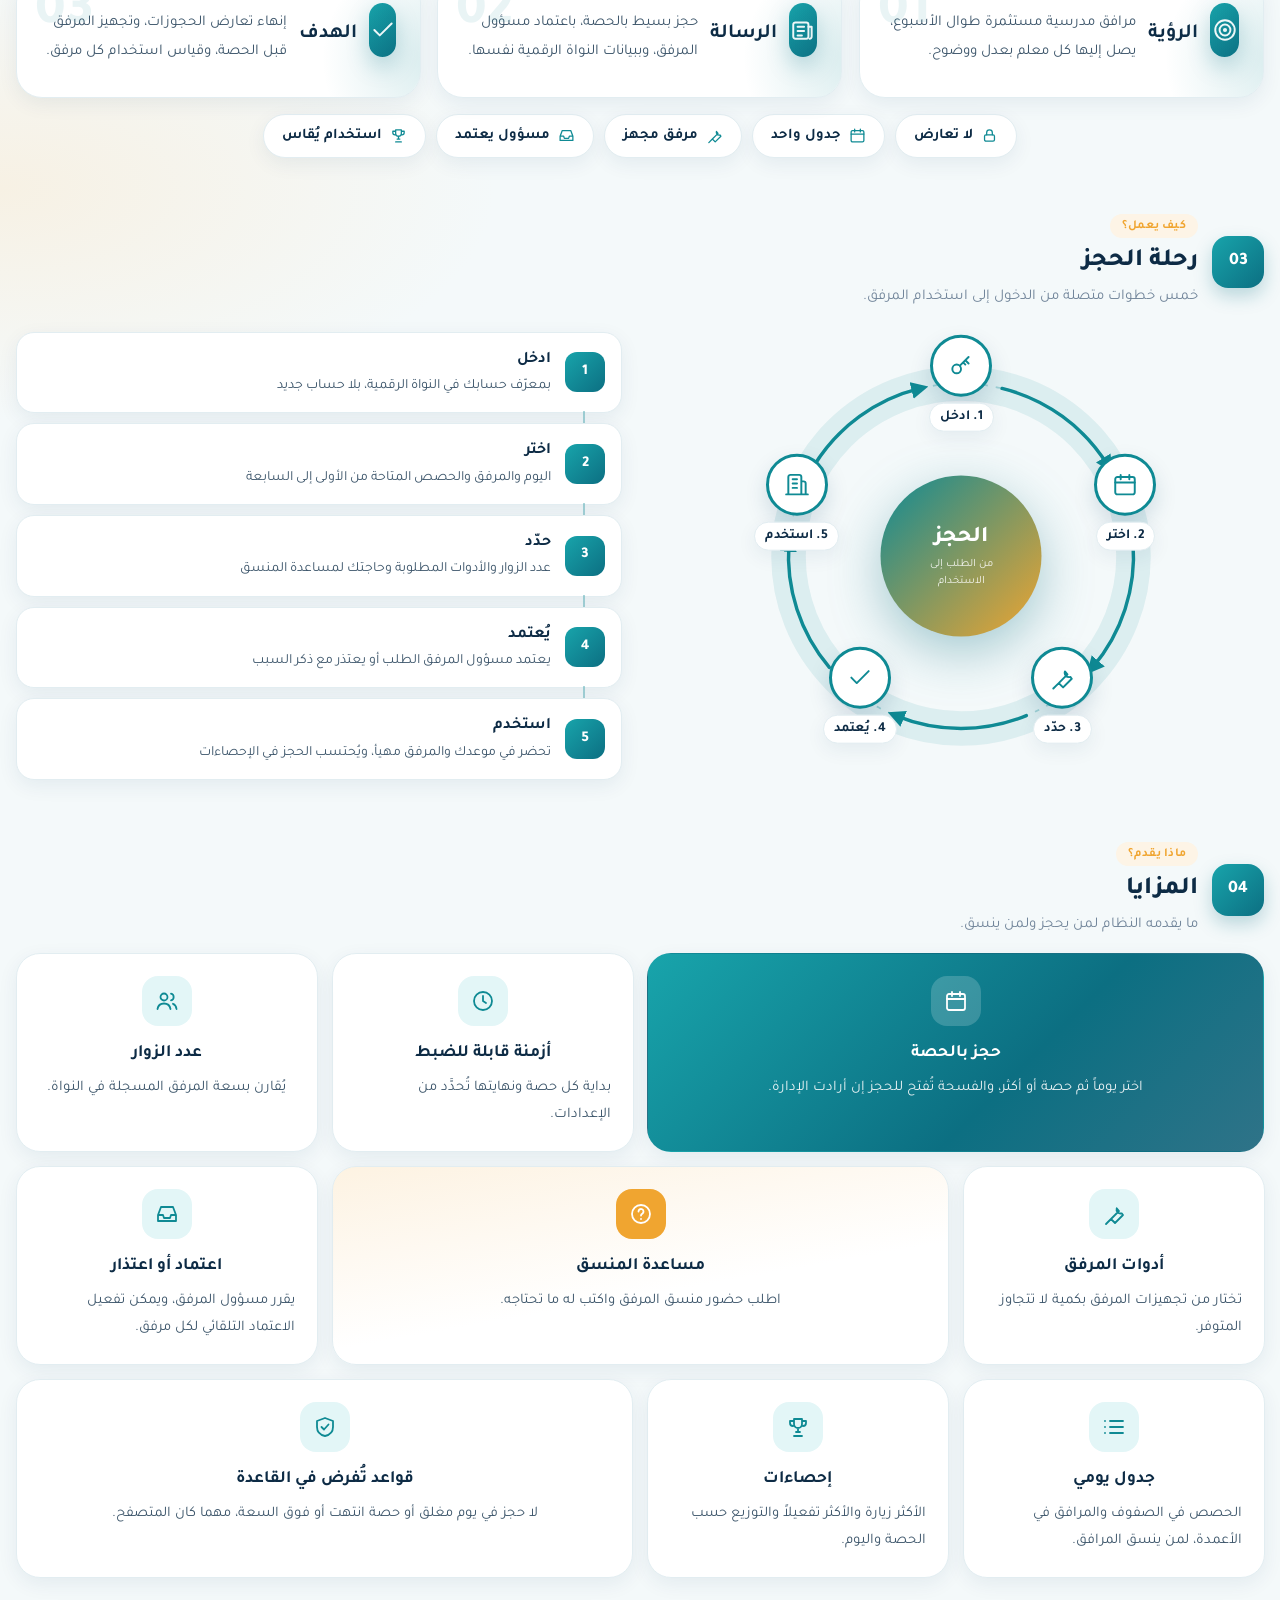
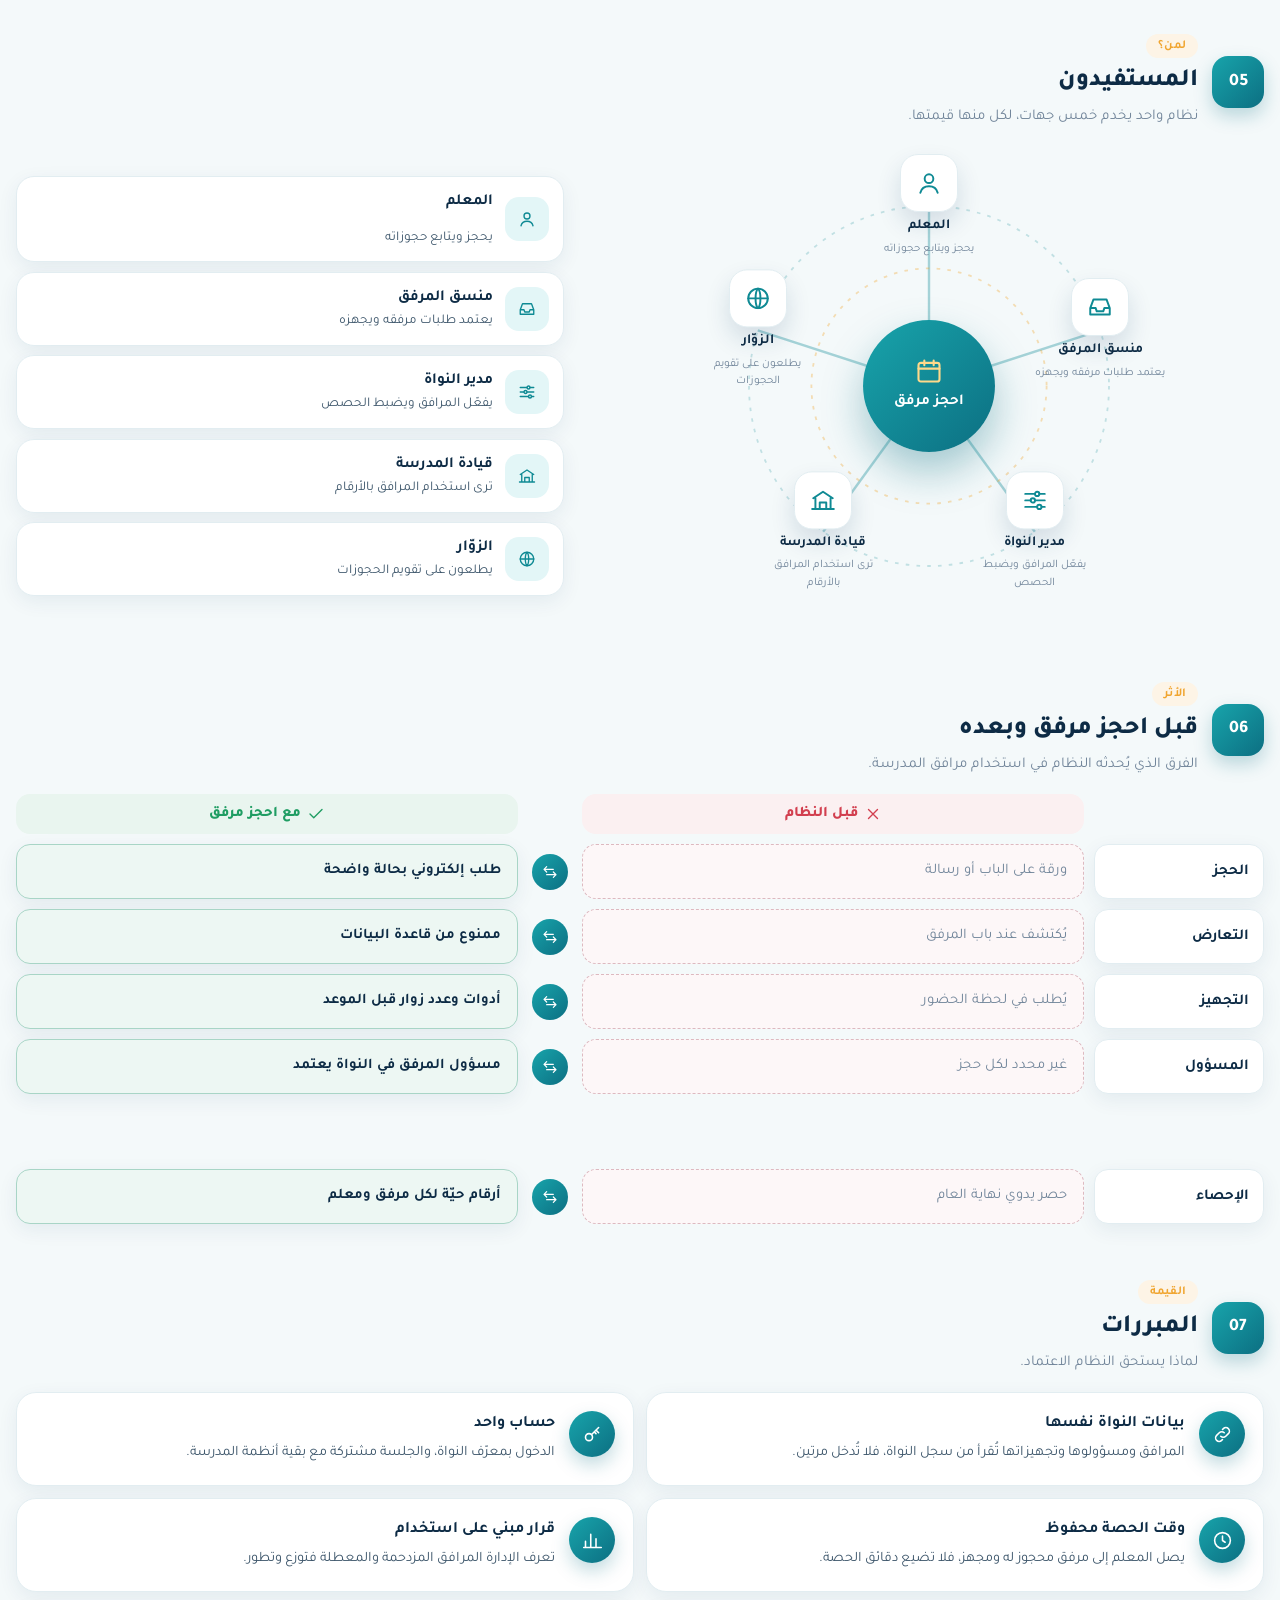
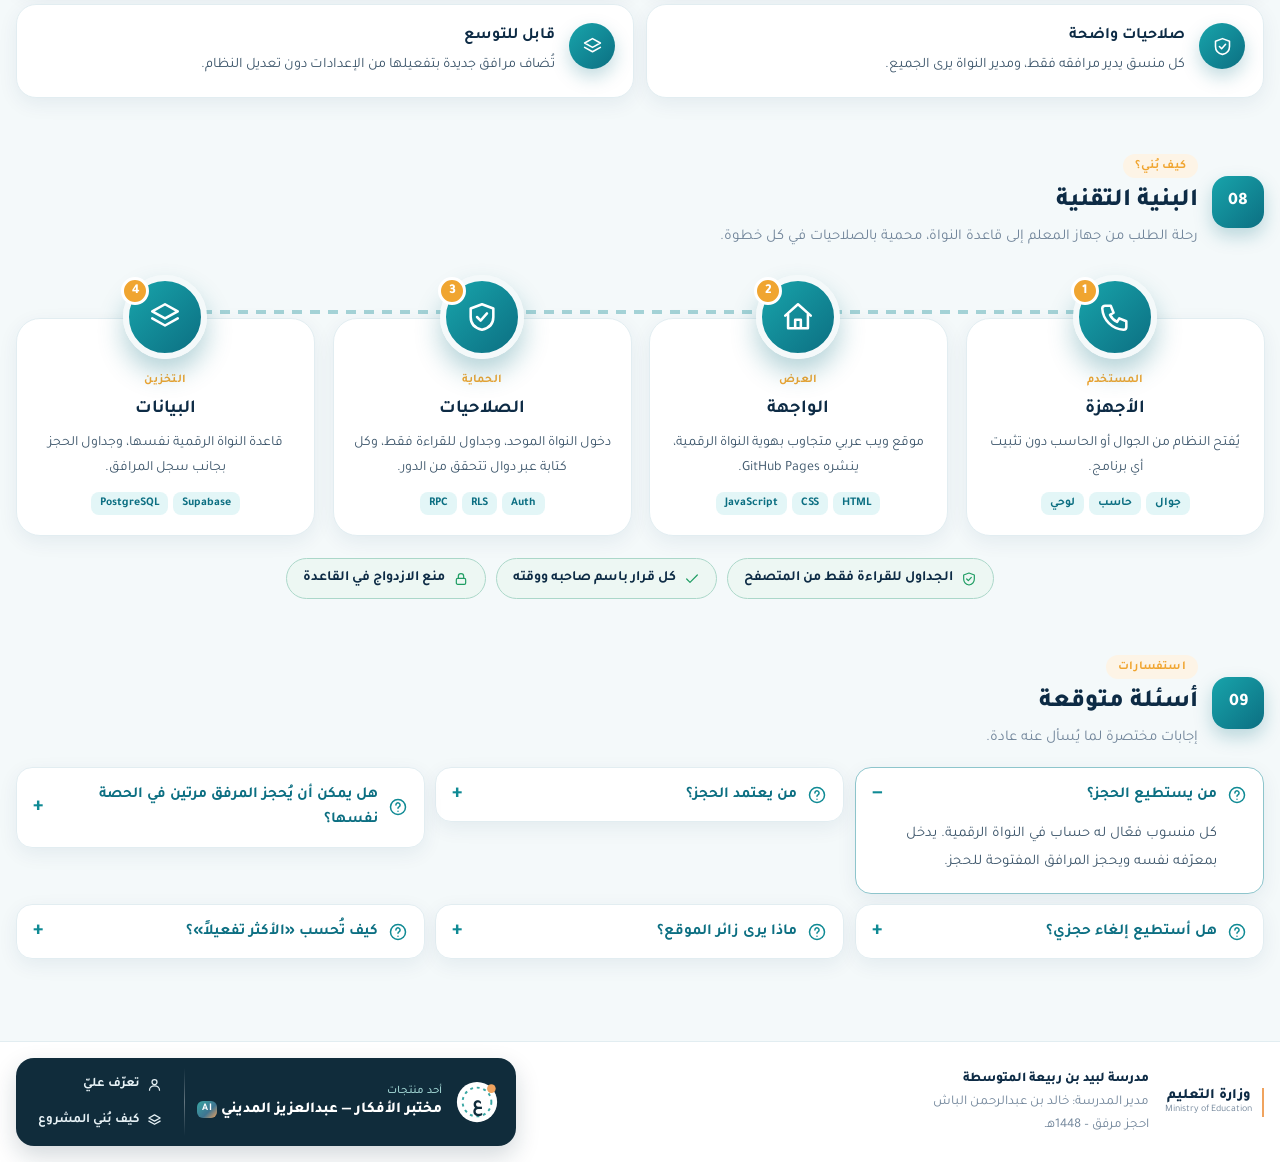
==== commit 52072d9f: "الطباعة الموحدة للنواة الرقمية: ترويسة وتذييل ورمز تحقق QR في كل صفحة لكل التقارير Co-Authored-By: C" ====
--- a/site/about.html
+++ b/site/about.html
@@ -9,4 +9,4 @@
 <div class="gauge"><div class="ring" id="gring"><b id="gpct">—</b></div><div><strong>مرافق متاحة للحجز</strong><small id="gsub">من سجل المرافق في النواة</small></div></div></div></div></section><section class="sct" id="about"></section>
 <div id="ftr"></div>
 <script src="assets/config.js"></script><script src="assets/chrome.js"></script><script src="assets/unified-kit.js"></script><script src="assets/about-icons.js"></script><script src="assets/pubfb.js"></script><script src="assets/about.js"></script><script>pubInit("about.html");document.getElementById("about").innerHTML=aboutPage();document.querySelectorAll("#about [data-ico]").forEach(e=>e.innerHTML=ico(e.dataset.ico));aboutInit(document);
-pubCalendar(pToday(),pToday()).then(c=>{document.getElementById("gpct").textContent=c.facilities.length;document.getElementById("gring").style.setProperty("--p",100);}).catch(()=>{});</script></body></html>+pubCalendar(pToday(),pToday()).then(c=>{document.getElementById("gpct").textContent=c.facilities.length;document.getElementById("gring").style.setProperty("--p",100);}).catch(()=>{});</script><script src="https://i3zalmadeni.github.io/digital-core/assets/report-kit.js?v=20261120a"></script><script>window.ReportKit&&ReportKit.install({system:"labeed_facilities",systemName:"احجز مرفق",root:["#main","main"]});</script></body></html>
--- a/site/assets/core.css
+++ b/site/assets/core.css
@@ -69,7 +69,7 @@
 .btn.sec{background:var(--brandsoft);color:var(--brand2)} .btn.bad{background:var(--bad);color:#fff} .btn.sm{padding:5px 11px;font-size:.82rem}
 .btn.gold{background:linear-gradient(135deg,#f6c25e,#eaa83a);color:#3b2a06}
 .card{background:var(--surface);border:1px solid var(--line);border-radius:20px;padding:18px;box-shadow:var(--shadow);transition:transform .2s,box-shadow .2s}
-.grid{display:grid;grid-template-columns:repeat(auto-fit,minmax(210px,1fr));gap:14px}
+.grid{display:grid;grid-template-columns:repeat(auto-fit,minmax(min(210px,100%),1fr));gap:14px}
 .grid>.card:hover,.stat:hover{transform:translateY(-4px);box-shadow:var(--shadow2)}
 .stat{border-radius:20px;padding:16px 18px;border:1px solid transparent;background:var(--c0b);color:var(--c0f);box-shadow:var(--shadow);transition:transform .2s,box-shadow .2s}
 .grid>.stat:nth-child(6n+2){background:var(--c1b);color:var(--c1f)}.grid>.stat:nth-child(6n+3){background:var(--c2b);color:var(--c2f)}
@@ -86,7 +86,12 @@
 .bar{display:flex;gap:8px;flex-wrap:wrap;margin-bottom:14px;align-items:center}.bar>*{width:auto;flex:1 1 160px}.bar .btn{flex:0 0 auto}
 .ov{position:fixed;inset:0;background:rgba(10,30,40,.5);display:flex;align-items:flex-start;justify-content:center;overflow:auto;padding:20px;z-index:50;animation:fin .2s}
 .md{background:var(--surface);border-radius:22px;padding:22px;width:100%;max-width:640px;box-shadow:var(--shadow2);animation:rise .25s}
-.fg{display:grid;grid-template-columns:repeat(auto-fit,minmax(220px,1fr));gap:10px}.fg label,.md label{display:block;font-size:.85rem;color:var(--ink2);margin:6px 0 3px}.fg .full{grid-column:1/-1}
+.md{position:relative}
+.md>.mx{position:absolute;top:12px;inset-inline-end:12px;width:38px;height:38px;min-height:0;display:grid;place-items:center;padding:0;margin:0;border-radius:50%;border:1px solid var(--line,#e2edf1);background:var(--surface,#fff);color:var(--ink2,#3d566b);cursor:pointer;box-shadow:none;transform:none;z-index:3;transition:background .15s,color .15s}
+.md>.mx svg{width:18px;height:18px;fill:none;stroke:currentColor;stroke-width:2.2;stroke-linecap:round;stroke-linejoin:round}
+.md>.mx:hover{background:var(--soft,#eef8fa);color:var(--ink,#0d2b45)}.md>.mx:focus-visible{outline:3px solid #f0b34a;outline-offset:2px}
+.md>.mx+*{padding-inline-end:46px}
+.fg{display:grid;grid-template-columns:repeat(auto-fit,minmax(min(220px,100%),1fr));gap:10px}.fg label,.md label{display:block;font-size:.85rem;color:var(--ink2);margin:6px 0 3px}.fg .full{grid-column:1/-1}
 .tabs{display:flex;gap:6px;margin:0 0 16px;flex-wrap:wrap}.tabs button{width:auto;background:var(--surface);color:var(--ink);border:1px solid var(--line);border-radius:99px;padding:7px 16px;font:inherit;cursor:pointer}.tabs button.on{background:var(--grad);color:#fff;border-color:transparent}
 .toast{position:fixed;bottom:18px;left:50%;transform:translateX(-50%);background:var(--navy);color:#fff;padding:10px 18px;border-radius:14px;z-index:99;animation:rise .25s}.toast.bad{background:var(--bad)}
 .item{border:1px solid var(--line);border-radius:14px;padding:12px;margin-bottom:8px;background:var(--surface)}.item small{color:var(--muted)}
@@ -175,7 +180,7 @@
 .hero .b1{width:220px;height:220px;background:#f0b34a;inset:auto auto -90px 8%;opacity:.28}.hero .b2{width:260px;height:260px;background:#7fd6d2;inset:-90px 30% auto auto;opacity:.25;animation-delay:-3s}
 .kstrip{display:grid;grid-template-columns:repeat(auto-fit,minmax(170px,1fr));gap:14px;margin:-34px 0 6px;position:relative;z-index:2}
 .kstrip .kpi{background:var(--surface);color:var(--ink);border:1px solid var(--line)}.kstrip .kpi b{color:var(--brand2)}
-.steps{counter-reset:s;display:grid;grid-template-columns:repeat(auto-fit,minmax(220px,1fr));gap:14px}
+.steps{counter-reset:s;display:grid;grid-template-columns:repeat(auto-fit,minmax(min(220px,100%),1fr));gap:14px}
 .steps .card{position:relative;padding-top:34px}.steps .card::before{counter-increment:s;content:counter(s);position:absolute;top:-14px;inset-inline-start:18px;width:34px;height:34px;border-radius:50%;display:grid;place-items:center;background:var(--grad);color:#fff;font-weight:800;box-shadow:var(--shadow)}
 .cta{background:linear-gradient(135deg,var(--navy2),var(--navy));color:#fff;border-radius:28px;padding:34px;text-align:center;margin:34px 0}.cta h2{color:#fff;margin-bottom:8px}.cta p{color:#cfe3e8;margin:0 0 18px}
 @media (max-width:860px){.hero.hero2{grid-template-columns:1fr;padding:34px 0 50px}.hero2 .ht,.hero2 .hv{padding-inline:16px}.hero2 .hv{order:-1}.core-ic{width:150px}}
@@ -200,7 +205,7 @@
 .hero.slim{padding:34px 0 42px}.hero.slim h1{font-size:clamp(1.6rem,4vw,2.3rem)}
 .hero.slim .core-ic{width:min(150px,40vw)}
 .em2{font-size:1.5rem;background:rgba(255,255,255,.75)}
-.kstrip2{display:grid;grid-template-columns:repeat(auto-fit,minmax(200px,1fr));gap:14px}
+.kstrip2{display:grid;grid-template-columns:repeat(auto-fit,minmax(min(200px,100%),1fr));gap:14px}
 .mt2{margin-top:18px}
 .pubcard h2{margin-bottom:2px}.yr2{background:var(--c4b);color:var(--c4f);border-radius:99px;padding:5px 14px;font-weight:700;font-size:.9rem}.yr2 i{display:inline-block;width:8px;height:8px;border-radius:50%;background:#f0b34a;margin-inline-end:8px;box-shadow:0 0 0 4px rgba(240,179,74,.3)}
 .fac .meta{display:flex;gap:10px;flex-wrap:wrap;margin-top:8px;color:var(--ink2);font-size:.84rem}.fac .meta span{background:var(--soft);border-radius:99px;padding:2px 10px}
@@ -215,7 +220,7 @@
 .empty .big{display:grid;place-items:center;color:var(--brand)}.empty .big .ico{width:46px;height:46px}
 .fac .meta .ico{width:14px;height:14px;vertical-align:-2px;margin-inline-end:4px}
 .hero .tag .ico{stroke:#fff}.btn .tg .ico{width:17px;height:17px}
-.pgrid{grid-template-columns:repeat(auto-fill,minmax(250px,1fr))}
+.pgrid{grid-template-columns:repeat(auto-fill,minmax(min(250px,100%),1fr))}
 .person{display:flex;gap:14px;align-items:center;padding:14px}
 .person .av{width:46px;height:46px;border-radius:14px;flex:none;display:grid;place-items:center;font-weight:800;font-size:1.2rem;color:#fff;background:var(--grad)}
 .person.lead .av{background:linear-gradient(135deg,#f6c25e,#eaa83a);color:#3b2a06}
@@ -333,7 +338,7 @@
 .vt{display:flex;gap:8px;margin-inline-start:auto}.vt button{display:inline-flex;align-items:center;gap:8px;padding:9px 18px;border-radius:16px;border:1px solid var(--line);background:#fff;font:inherit;font-weight:600;color:var(--ink);cursor:pointer;box-shadow:var(--shadow)}
 .vt button.on{background:linear-gradient(135deg,#2f8f99,#1f6b7e);color:#fff;border-color:transparent}.vt .ico{width:17px;height:17px}
 /* البطاقات الملوّنة */
-.tgrid{display:grid;grid-template-columns:repeat(auto-fill,minmax(270px,1fr));gap:16px;max-width:1280px;margin:0 auto;padding-inline:16px}
+.tgrid{display:grid;grid-template-columns:repeat(auto-fill,minmax(min(270px,100%),1fr));gap:16px;max-width:1280px;margin:0 auto;padding-inline:16px}
 .tcard{--bg:var(--c0b);--fg:var(--c0f);position:relative;overflow:hidden;border-radius:26px;padding:20px 22px 18px;background:linear-gradient(160deg,var(--bg),#fff 130%);border:1px solid color-mix(in srgb,var(--fg) 18%,transparent);border-top:5px solid var(--fg);box-shadow:var(--shadow);transition:transform .25s,box-shadow .25s;display:flex;flex-direction:column;gap:10px;color:var(--ink);text-decoration:none}
 .tcard:hover{transform:translateY(-5px);box-shadow:var(--shadow2)}
 .tcard::after{content:"";position:absolute;inset:auto auto -46px -40px;width:130px;height:130px;border-radius:50%;background:color-mix(in srgb,var(--fg) 12%,transparent);pointer-events:none}
@@ -478,7 +483,7 @@
 @media (max-width:900px){.dr-split{grid-template-columns:1fr}.dr-row{grid-template-columns:100px 1fr 44px 46px;padding:12px}}
 .dr-insp .kv dt,.dr-insp .kv dd{opacity:1!important;animation:none!important}
 /* ===== منسوبو المدرسة التفاعلية ===== */
-.pp-lead{display:grid;grid-template-columns:repeat(auto-fit,minmax(260px,1fr));gap:14px}
+.pp-lead{display:grid;grid-template-columns:repeat(auto-fit,minmax(min(260px,100%),1fr));gap:14px}
 .pp-l{display:flex;align-items:center;gap:14px;background:#fff;border:1px solid var(--line);border-inline-start:5px solid var(--gold);border-radius:18px;padding:14px 18px;box-shadow:var(--shadow)}
 .av{width:46px;height:46px;border-radius:50%;display:grid;place-items:center;background:linear-gradient(135deg,var(--brand),var(--brand2));color:#fff;font-weight:800;font-style:normal;flex:none}
 .pp-l small{display:block;color:var(--ink2)}
@@ -487,10 +492,10 @@
 .pp-g{border-bottom:1px solid var(--line)}.pp-g summary{display:flex;align-items:center;justify-content:space-between;padding:14px 22px;cursor:pointer;font-weight:700;list-style:none}.pp-g summary::-webkit-details-marker{display:none}
 .pp-g summary::after{content:"+";font-size:1.3rem;color:var(--brand);margin-inline-start:12px;transition:transform .3s}.pp-g[open] summary::after{transform:rotate(45deg)}
 .pp-g summary b{flex:1}
-.pp-gl{display:grid;grid-template-columns:repeat(auto-fill,minmax(230px,1fr));gap:10px;padding:4px 22px 18px;animation:rowin .45s both}
+.pp-gl{display:grid;grid-template-columns:repeat(auto-fill,minmax(min(230px,100%),1fr));gap:10px;padding:4px 22px 18px;animation:rowin .45s both}
 .pp-p{display:flex;align-items:center;gap:10px;padding:8px 12px;border-radius:14px;background:#f7fbfb;border:1px solid var(--line)}.pp-p .av{width:36px;height:36px;font-size:.95rem}.pp-p small{display:block;color:var(--ink2);font-size:.8rem}
 /* ===== بطاقات المنسوبين بالصور ===== */
-.pc-grid{display:grid;grid-template-columns:repeat(auto-fill,minmax(215px,1fr));gap:18px;padding:20px 22px}
+.pc-grid{display:grid;grid-template-columns:repeat(auto-fill,minmax(min(215px,100%),1fr));gap:18px;padding:20px 22px}
 .pc{position:relative;background:#fff;border:1px solid var(--line);border-radius:22px;overflow:hidden;box-shadow:var(--shadow);transition:transform .3s,box-shadow .3s;animation:rowin .6s cubic-bezier(.2,.7,.2,1) both;animation-delay:var(--d,0s);display:flex;flex-direction:column}
 .pc:hover{transform:translateY(-6px);box-shadow:var(--shadow2)}
 .pc-ph{position:relative;display:grid;place-items:center;aspect-ratio:1;background:linear-gradient(135deg,var(--c0f),#0c6f82);overflow:hidden}
@@ -547,7 +552,7 @@
 .wb i{width:14px;height:14px;border-radius:50%;background:var(--c)}.wb b{font-size:1.25rem;color:var(--c)}.wb span{font-weight:700}.wb em{font-style:normal;color:var(--muted);font-size:.85rem}
 /* ===== مخطط المرافق ===== */
 .pl-tool{display:flex;gap:10px;align-items:center;margin-bottom:6px}.pl-tool input{flex:1;border-radius:14px}
-.plan{display:grid;grid-template-columns:repeat(auto-fit,minmax(340px,1fr));gap:20px;margin-top:6px}
+.plan{display:grid;grid-template-columns:repeat(auto-fit,minmax(min(340px,100%),1fr));gap:20px;margin-top:6px}
 .bld{border:2px solid var(--line);border-radius:6px 6px 22px 22px;padding:0 0 10px;background:#fff;position:relative;box-shadow:var(--shadow)}
 .bld::before{content:"";position:absolute;inset:-14px 12% auto 12%;height:14px;background:var(--line);clip-path:polygon(0 100%,8% 0,92% 0,100% 100%)}
 .bn{display:flex;align-items:center;gap:10px;padding:14px 20px;font-weight:800;font-size:1.1rem;background:linear-gradient(90deg,var(--c0b),#fff)}.bn .ico{width:20px;height:20px;color:var(--brand)}
@@ -669,7 +674,7 @@
 .idc-e{position:relative;z-index:1;flex:none;width:92px;height:92px;filter:drop-shadow(0 10px 18px rgba(6,40,52,.35));animation:flt 7s ease-in-out infinite}.idc-e .core-ic{width:100%;height:100%}
 .idc-m>div{position:relative;z-index:1}.idc-m small{color:#d4eef0;font-weight:700}.idc-m h3{margin:2px 0 10px;font-size:clamp(1.5rem,3vw,2.2rem)}
 .idc-t{display:flex;flex-wrap:wrap;gap:8px}.idc-t span{background:rgba(255,255,255,.18);padding:4px 14px;border-radius:99px;font-weight:700;font-size:.88rem}
-.idc-g{display:grid;grid-template-columns:repeat(auto-fit,minmax(220px,1fr))}
+.idc-g{display:grid;grid-template-columns:repeat(auto-fit,minmax(min(220px,100%),1fr))}
 .idc-c{display:flex;flex-direction:column;gap:4px;padding:20px 24px;text-decoration:none;color:var(--ink);border-inline-start:1px solid var(--line);transition:background .3s,transform .3s}.idc-c:first-child{border-inline-start:0}
 a.idc-c:hover{background:var(--acc2soft)}
 .idc-c>span{width:40px;height:40px;border-radius:13px;display:grid;place-items:center;background:var(--acc2soft);margin-bottom:6px}.idc-c .ico{width:20px;height:20px;stroke:var(--brand2)}
@@ -721,7 +726,7 @@
 .x-pt{display:flex;gap:12px;flex-wrap:wrap;align-items:center;margin-bottom:16px}.x-pt input{flex:1;min-width:200px;padding:12px 16px;border-radius:14px;border:2px solid var(--line);font:inherit}.x-pt input:focus{outline:0;border-color:var(--brand2)}
 .x-ch{display:flex;gap:8px;flex-wrap:wrap}.x-ch button{padding:8px 16px;border-radius:99px;border:2px solid var(--line);background:#fff;font:inherit;font-weight:700;cursor:pointer;transition:.25s}.x-ch button small{color:var(--ink2)}.x-ch button.on{background:var(--brand2);border-color:var(--brand2);color:#fff}.x-ch button.on small{color:#fff}
 .x-pm{display:grid;grid-template-columns:1fr 300px;gap:18px;align-items:start}
-.x-bs{display:grid;grid-template-columns:repeat(auto-fit,minmax(300px,1fr));gap:18px;align-items:end}
+.x-bs{display:grid;grid-template-columns:repeat(auto-fit,minmax(min(300px,100%),1fr));gap:18px;align-items:end}
 .x-b{position:relative}.x-roof{height:54px;display:grid;place-items:center;color:#fff;font-weight:800;background:linear-gradient(135deg,#2f5ea8,#1d3f7a);clip-path:polygon(6% 100%,0 100%,0 62%,50% 0,100% 62%,100% 100%,94% 100%);padding-top:18px}.x-roof span{display:inline-flex;gap:8px;align-items:center}.x-roof .ico{width:18px;height:18px;stroke:#fff}
 .x-fl{display:grid;grid-template-columns:62px 1fr;gap:8px;padding:8px;background:#fff;border-inline:2px solid #c9d8e4}.x-fl+.x-fl{border-top:2px dashed #dbe6ee}.x-fl em{font-style:normal;align-self:center;color:var(--ink2);font-weight:800;font-size:.82rem;text-align:center}
 .x-rs{display:flex;gap:8px;flex-wrap:wrap}.x-r{flex:1 1 90px;min-height:70px;padding:10px;border-radius:12px;border:2px solid transparent;background:#e9f5f6;font:inherit;cursor:pointer;text-align:start;display:flex;flex-direction:column;justify-content:center;gap:2px;transition:transform .3s,box-shadow .3s,opacity .3s,background .3s}
@@ -772,7 +777,7 @@
 .sy-i{flex:none;width:52px;height:52px;border-radius:16px;display:grid;place-items:center;background:linear-gradient(135deg,#e6f4f5,#f3f8ef)}.sy-i .ico{width:26px;height:26px;stroke:#0f8a94}
 .sys b{display:block;font-size:1.1rem}.sys small{color:var(--ink2)}
 .sys em{position:absolute;top:12px;inset-inline-end:14px;font-style:normal;font-size:.75rem;font-weight:800;color:#a35f0a;background:#fdf0d3;padding:2px 10px;border-radius:99px}
-.syss{grid-template-columns:repeat(auto-fit,minmax(260px,1fr))}
+.syss{grid-template-columns:repeat(auto-fit,minmax(min(260px,100%),1fr))}
 a.sys{border-style:solid;border-color:#cfe5e7;text-decoration:none;cursor:pointer;box-shadow:0 8px 22px -16px rgba(15,138,148,.55)}
 a.sys:focus-visible{outline:3px solid #0f8a94;outline-offset:3px}
 a.sys em{color:#0b6b73;background:#e0f2f3}
@@ -828,7 +833,7 @@
 .sc-gl{display:grid;grid-template-columns:repeat(4,1fr);border-bottom:1px solid var(--line)}
 .sc-gl div{padding:20px 12px;text-align:center;border-inline-start:1px solid var(--line)}.sc-gl div:first-child{border-inline-start:0}
 .sc-gl b{display:block;font-size:clamp(1.9rem,3.5vw,2.7rem);line-height:1;color:#0c6f82;font-weight:800}.sc-gl span{color:var(--ink2);font-weight:600}
-.sc-facts{margin:0;padding:8px 18px 18px;display:grid;grid-template-columns:repeat(auto-fit,minmax(250px,1fr));gap:2px 24px}
+.sc-facts{margin:0;padding:8px 18px 18px;display:grid;grid-template-columns:repeat(auto-fit,minmax(min(250px,100%),1fr));gap:2px 24px}
 .sc-facts>div{display:grid;grid-template-columns:22px auto 1fr;align-items:center;gap:10px;padding:12px 6px;border-bottom:1px dashed var(--line)}.sc-facts .ico{width:18px;height:18px;stroke:#0f8a94}
 .sc-facts dt{color:var(--ink2);font-weight:600}.sc-facts dd{margin:0;font-weight:700;text-align:end;overflow-wrap:anywhere}.sc-facts a{color:var(--brand2);text-decoration:none}
 @media (max-width:640px){.sc-gl{grid-template-columns:1fr 1fr}.sc-gl div:nth-child(3){border-inline-start:0}.sc-head{flex-direction:column;text-align:center}}
@@ -838,14 +843,14 @@
 .sc-tr span{position:relative;font-weight:700;font-size:1.1rem}.sc-tr span i{display:block;height:4px;border-radius:99px;background:linear-gradient(90deg,#0f8a94 var(--w),#e5eef0 var(--w));margin-top:6px;max-width:90px}
 .sc-tr.tot{background:#f5faf9}.sc-tr.tot span,.sc-tr.tot b{color:#0c6f82}
 @media (max-width:640px){.sc-th{display:none}.sc-tr{grid-template-columns:1fr 1fr}.sc-tr b{grid-column:1/-1}.sc-tr span::before{content:attr(data-l);display:block;color:var(--ink2);font-size:.78rem;font-weight:600}}
-.sc-tm{display:grid;grid-template-columns:repeat(auto-fit,minmax(200px,1fr));gap:14px}
+.sc-tm{display:grid;grid-template-columns:repeat(auto-fit,minmax(min(200px,100%),1fr));gap:14px}
 .sc-tm div{padding:20px 22px;border-radius:22px;background:#fff;border:1px solid var(--line);display:flex;flex-direction:column;gap:2px}
 .sc-tm b{font-size:2.4rem;line-height:1;color:#0c6f82}.sc-tm span{font-weight:700}.sc-tm small{color:var(--ink2)}
 .sc-n{margin:16px 4px;color:var(--ink2)}.sc-n b{color:#0c6f82;font-size:1.2rem}
 .sc-ft{display:flex;gap:12px;flex-wrap:wrap;align-items:center;margin-bottom:18px}.sc-s{position:relative;flex:1 1 260px}.sc-s input{width:100%;padding:12px 44px 12px 16px;border-radius:14px;border:2px solid var(--line);font:inherit}.sc-s input:focus{outline:0;border-color:var(--brand2)}.sc-s .ico{position:absolute;inset-inline-end:14px;top:50%;translate:0 -50%;width:18px;height:18px;stroke:var(--ink2)}
 .sc-ft .cnt{color:var(--ink2);font-weight:700}
 .sc-g{margin-bottom:26px}.sc-g h3{display:flex;align-items:center;gap:8px;margin:0 0 12px;font-size:1.25rem}.sc-g h3 .ico{width:20px;height:20px;stroke:#0f8a94}.sc-g h3 small{background:#e4f3f4;color:var(--brand2);padding:1px 10px;border-radius:99px;font-size:.8rem}
-.sc-fl{display:grid;grid-template-columns:repeat(auto-fill,minmax(260px,1fr));gap:12px}
+.sc-fl{display:grid;grid-template-columns:repeat(auto-fill,minmax(min(260px,100%),1fr));gap:12px}
 .sc-f{padding:16px 18px;border-radius:18px;background:#fff;border:1px solid var(--line);display:flex;flex-direction:column;gap:10px;transition:transform .3s,box-shadow .3s,border-color .3s}.sc-f:hover{transform:translateY(-3px);border-color:#0f8a94;box-shadow:var(--shadow2)}
 .sc-fh{display:flex;justify-content:space-between;gap:8px;align-items:flex-start}.sc-fh b{font-size:1.05rem}
 .sc-fm{display:flex;flex-wrap:wrap;gap:6px}.sc-fm span{background:#eef6f7;color:var(--ink2);padding:2px 10px;border-radius:99px;font-size:.82rem;font-weight:600}
@@ -916,7 +921,7 @@
 @media (max-width:820px){.wip-g{grid-template-columns:1fr}}
 
 .wip-c{transition:transform .3s,box-shadow .3s,border-color .3s}.wip-c:hover{transform:translateY(-4px);box-shadow:0 14px 26px rgba(15,138,148,.16);border-color:#9cc9cd}
-.wip-g{grid-template-columns:repeat(auto-fit,minmax(220px,1fr))}
+.wip-g{grid-template-columns:repeat(auto-fit,minmax(min(220px,100%),1fr))}
 button.wip-add{font:inherit;text-align:start;cursor:pointer;border:2px dashed #0f8a94;background:linear-gradient(160deg,#eef8f8,#fff);color:inherit}
 button.wip-add:focus-visible{outline:3px solid #f6c25e;outline-offset:2px}
 .wip-s.ok{background:#e1f3ef;color:#0c6f5a}.wip-s.ok .ico{stroke:#0c6f5a}
@@ -964,3 +969,29 @@
 button.wip-add{border:2px dashed rgba(90,58,6,.35);background:linear-gradient(160deg,#f2d79c,#dfb86c)}
 @media (max-width:820px){.wip-g{height:auto}.wip-c{min-height:92px}.wip-d{max-height:44px}}
 .hh-d{margin:8px 0 0;color:var(--mut,#5b6b7b);font-size:.92rem;line-height:1.7;max-width:60ch}
+
+/* ===== قائمة الجوال للوحة التحكم: زر «القائمة» + لائحة عمودية كاملة بدل الشريط الأفقي المقصوص ===== */
+.dmb{display:none}
+@media (max-width:760px){
+  .dn{flex-wrap:wrap;gap:8px;padding-block:8px}
+  .dmb{display:inline-flex;align-items:center;gap:8px;flex:1 1 0;min-width:0;min-height:44px;padding:0 14px;border-radius:14px;font:inherit;font-weight:700;font-size:.95rem;color:#fff;background:rgba(255,255,255,.12);border:1px solid rgba(255,255,255,.28);cursor:pointer;text-align:start}
+  .dmb:hover,.dnav.open .dmb{background:rgba(255,255,255,.2)}
+  .dmb:focus-visible{outline:2px solid #f0b34a;outline-offset:2px}
+  .dmb .ico{width:20px;height:20px;margin:0;flex:none}
+  .dmb-t{flex:1;min-width:0;overflow:hidden;text-overflow:ellipsis;white-space:nowrap}
+  .dmb-ch{width:18px;height:18px;flex:none;fill:none;stroke:currentColor;stroke-width:2.2;stroke-linecap:round;stroke-linejoin:round;transition:transform .2s}
+  .dnav.open .dmb-ch{transform:rotate(180deg)}
+  .dn .dwho{order:2;flex:none;padding-inline-start:0;border-inline-start:0}
+  .dn .dnav-in{order:3;flex:1 0 100%;display:none;flex-direction:column;gap:2px;overflow-y:auto;overflow-x:hidden;overscroll-behavior:contain;max-height:calc(100dvh - 240px);padding:6px;margin-bottom:6px;border-radius:16px;background:rgba(6,30,40,.35);border:1px solid rgba(255,255,255,.14);-webkit-overflow-scrolling:touch}
+  .dnav.open .dnav-in{display:flex;animation:dmIn .18s ease-out}
+  @keyframes dmIn{from{opacity:0;transform:translateY(-6px)}to{opacity:1;transform:none}}
+  .dnav-in a{display:flex;align-items:center;gap:10px;white-space:normal;min-height:48px;padding:10px 14px;border-radius:12px;font-size:1rem;flex:none}
+  .dnav-in a .ico{margin:0;width:20px;height:20px;flex:none}
+  .dnav-in a .bdg{margin-inline-start:auto}
+  .dnav-in a.on{background:rgba(255,255,255,.16);box-shadow:inset -4px 0 0 #f0b34a}
+  .dnav-in a.on::after{display:none}
+  .dnav .pk-more{display:none!important}
+  .dn .ub a.ub-u{display:none}
+  .dmb{flex:1 1 120px}
+}
+@media (prefers-reduced-motion:reduce){.dnav.open .dnav-in{animation:none}}
--- a/site/assets/about.css
+++ b/site/assets/about.css
@@ -28,8 +28,8 @@
 .ab-g3{grid-template-columns:repeat(3,minmax(0,1fr))}
 @media (max-width:900px){.ab-g3{grid-template-columns:repeat(2,minmax(0,1fr))}}
 @media (max-width:560px){.ab-g3{grid-template-columns:1fr}}
-.ab-g4{grid-template-columns:repeat(auto-fit,minmax(230px,1fr))}
-.ab-g5{grid-template-columns:repeat(auto-fit,minmax(200px,1fr))}
+.ab-g4{grid-template-columns:repeat(auto-fit,minmax(min(230px,100%),1fr))}
+.ab-g5{grid-template-columns:repeat(auto-fit,minmax(min(200px,100%),1fr))}
 .ab-c{background:var(--surface);border:1px solid var(--line);border-radius:20px;padding:18px;box-shadow:var(--shadow);display:flex;flex-direction:column;gap:8px;transition:transform .3s,box-shadow .3s,border-color .3s}
 .ab-c:hover{transform:translateY(-4px);box-shadow:0 16px 30px rgba(13,59,102,.12);border-color:color-mix(in srgb,var(--acc2,#f0a530) 45%,var(--line))}
 .ab-c i{width:44px;height:44px;border-radius:14px;background:var(--brandsoft);display:grid;place-items:center}
@@ -50,7 +50,7 @@
 .ab-flow i .ico{color:#fff;width:24px;height:24px}
 .ab-flow b{font-size:1.15rem}
 .ab-flow p{margin:0;font-size:.86rem;color:var(--ink2);line-height:1.7}
-.ab-list{list-style:none;margin:0;padding:0;display:grid;grid-template-columns:repeat(auto-fit,minmax(340px,1fr));gap:10px}
+.ab-list{list-style:none;margin:0;padding:0;display:grid;grid-template-columns:repeat(auto-fit,minmax(min(340px,100%),1fr));gap:10px}
 .ab-list li{display:flex;gap:12px;align-items:flex-start;background:var(--surface);border:1px solid var(--line);border-radius:16px;padding:14px 16px;line-height:1.85}
 .ab-list .ico{flex:none;width:24px;height:24px;color:#fff;background:var(--ok);border-radius:50%;padding:4px;margin-top:2px}
 .ab-end{display:flex;align-items:center;gap:20px;flex-wrap:wrap;background:var(--surface);border:1px solid var(--line);border-top:5px solid var(--acc2,#f0a530);border-radius:22px;padding:20px 24px;box-shadow:var(--shadow)}
@@ -69,7 +69,7 @@
 .ab-toc button:hover{background:var(--soft)}
 .ab-toc button.on{background:var(--grad);color:#fff}
 .ab-toc button:focus-visible{outline:2px solid var(--brand);outline-offset:2px}
-.ab-plans{display:grid;grid-template-columns:repeat(auto-fit,minmax(280px,1fr));gap:14px}
+.ab-plans{display:grid;grid-template-columns:repeat(auto-fit,minmax(min(280px,100%),1fr));gap:14px}
 .ab-pc{background:linear-gradient(165deg,color-mix(in srgb,var(--f) 9%,var(--surface)),var(--surface) 60%);border:1px solid var(--line);border-top:5px solid var(--f);border-radius:20px;padding:18px;box-shadow:var(--shadow);display:flex;flex-direction:column;gap:14px}
 .ab-pt{display:flex;gap:14px;align-items:center}
 .ab-pt b{display:block;font-size:1.02rem;line-height:1.5}
@@ -103,7 +103,7 @@
 .ab-br b{font-size:.95rem}
 .ab-br .bf{color:var(--muted);font-size:.9rem;text-decoration:line-through;text-decoration-color:color-mix(in srgb,var(--bad) 45%,transparent)}
 .ab-br .af{color:var(--ink);font-size:.92rem;font-weight:500;background:color-mix(in srgb,var(--ok) 7%,var(--surface));height:100%;display:flex;align-items:center}
-.ab-faq{display:grid;grid-template-columns:repeat(auto-fit,minmax(340px,1fr));gap:10px;align-items:start}
+.ab-faq{display:grid;grid-template-columns:repeat(auto-fit,minmax(min(340px,100%),1fr));gap:10px;align-items:start}
 .ab-faq details{background:var(--surface);border:1px solid var(--line);border-radius:16px;box-shadow:var(--shadow);transition:border-color .2s}
 .ab-faq details[open]{border-color:color-mix(in srgb,var(--brand) 40%,var(--line))}
 .ab-faq summary{list-style:none;cursor:pointer;display:flex;align-items:center;gap:10px;padding:14px 16px}
--- a/site/assets/fb.css
+++ b/site/assets/fb.css
@@ -78,7 +78,7 @@
 .lgd{display:flex;gap:14px;flex-wrap:wrap;font-size:.8rem;margin-top:12px;opacity:.9}.lgd span{display:inline-flex;align-items:center;gap:6px}.lgd i{width:12px;height:12px;border-radius:4px;display:inline-block}
 .lgd .f{background:rgba(255,255,255,.2)}.lgd .a{background:#5be08f}.lgd .p{background:#f0b34a}
 .lgd.dk{color:var(--ink2)}.lgd.dk .f{background:var(--soft);border:1px solid var(--line)}.lgd.dk .a{background:var(--c4b);border:1px solid var(--c4f)}.lgd.dk .p{background:var(--c3b);border:1px solid var(--c3f)}
-.facs{display:grid;grid-template-columns:repeat(auto-fill,minmax(250px,1fr));gap:12px}
+.facs{display:grid;grid-template-columns:repeat(auto-fill,minmax(min(250px,100%),1fr));gap:12px}
 .fac{display:flex;align-items:center;gap:12px;background:var(--surface);border:1px solid var(--line);border-radius:18px;padding:12px 14px;transition:transform .2s,box-shadow .2s}
 .fac:hover{transform:translateY(-3px);box-shadow:var(--shadow)}
 .fac-i{width:42px;height:42px;border-radius:13px;display:grid;place-items:center;background:var(--brandsoft);color:var(--brand2);flex:none}.fac-i .ico{width:22px;height:22px}
@@ -110,7 +110,7 @@
 .pubsch th,.pubsch td{min-width:185px}
 .wd-b{display:flex;flex-direction:column;gap:7px}
 .wd-bk{display:flex;flex-direction:column;gap:5px;border-radius:14px;padding:8px 10px;background:var(--c4b);color:var(--c4f)}.wd-bk.pending{background:var(--c3b);color:var(--c3f)}
-.tdl{display:grid;grid-template-columns:repeat(auto-fill,minmax(290px,1fr));gap:12px}
+.tdl{display:grid;grid-template-columns:repeat(auto-fill,minmax(min(290px,100%),1fr));gap:12px}
 .tdc{display:flex;flex-direction:column;gap:9px;background:var(--surface);border:1px solid var(--line);border-inline-start:5px solid var(--ok);border-radius:18px;padding:13px 15px}
 .tdc.pending{border-inline-start-color:var(--gold)}.tdc-m b{display:block}.tdc-m small{color:var(--ink2);font-size:.84rem}
 .tdc em{color:var(--c4f)}.tdc.pending em{color:var(--c3f)}
@@ -133,7 +133,7 @@
  .tml li{text-align:start;padding:0;padding-inline-start:74px;min-height:56px}.tml-n{position:absolute;inset-inline-start:0;inset-block-start:0;margin:0}.tml li::after{inset-inline-start:38px}}
 
 /* ===== بطاقات المرافق ===== */
-.fcds{display:grid;grid-template-columns:repeat(auto-fill,minmax(270px,1fr));gap:14px}
+.fcds{display:grid;grid-template-columns:repeat(auto-fill,minmax(min(270px,100%),1fr));gap:14px}
 .fcd{display:flex;flex-direction:column;gap:12px;background:var(--surface);border:1px solid var(--line);border-radius:22px;padding:16px;box-shadow:var(--shadow);transition:transform .25s,box-shadow .25s;position:relative;overflow:hidden}
 .fcd::before{content:"";position:absolute;inset:0 0 auto 0;height:5px;background:var(--grad)}
 .fcd:hover{transform:translateY(-4px);box-shadow:var(--shadow2)}
@@ -146,7 +146,7 @@
 .fcd-f a{display:inline-flex;align-items:center;gap:6px;font-weight:800;color:var(--brand2);text-decoration:none}.fcd-f a .ico{width:16px;height:16px;transition:transform .2s}.fcd-f a:hover .ico{transform:translateX(-4px)}
 
 /* ===== بطاقات الحجوزات ===== */
-.bkcs{display:grid;grid-template-columns:repeat(auto-fill,minmax(290px,1fr));gap:14px}
+.bkcs{display:grid;grid-template-columns:repeat(auto-fill,minmax(min(290px,100%),1fr));gap:14px}
 .bkc{display:flex;flex-direction:column;gap:9px;background:var(--surface);border:1px solid var(--line);border-radius:22px;padding:15px 16px;box-shadow:var(--shadow);border-block-start:5px solid #3fae75}
 .bkc.pending{border-block-start-color:var(--gold)}
 .bkc-h{display:flex;align-items:center;justify-content:space-between;gap:8px}.bkc-h .who-p{width:46px;height:46px}.bkc-h .who-t strong{font-size:.98rem}
@@ -272,3 +272,10 @@
 .dnav a.ntf-i{display:flex;align-items:flex-start;gap:10px;padding:11px 14px;border-radius:0;color:var(--ink);font-weight:400;white-space:normal;background:none;border-bottom:1px solid var(--soft)}
 .dnav a.ntf-i:hover{background:var(--soft);color:var(--ink)}.dnav a.ntf-i.new{background:var(--brandsoft)}.dnav a.ntf-i::after{display:none}
 .dnav a.ntf-i b{color:var(--ink)}.dnav a.ntf-i .ico{stroke:currentColor}
+
+/* حجوزات الخطط: تقويم أسبوعي بألوان الخطط */
+.pgt td{vertical-align:top;min-width:160px}.pgt td:first-child small{display:block}
+.pgchip{display:flex;flex-direction:column;gap:2px;border-radius:12px;padding:8px 10px;margin-bottom:6px;background:var(--pb);color:var(--pf);border-inline-start:4px solid var(--pl)}.pgchip:last-child{margin-bottom:0}
+.pgchip b{font-size:.86rem;line-height:1.5}.pgchip small{font-size:.74rem;opacity:.85}.pgchip em{font-style:normal;font-size:.76rem;font-weight:700}
+.pgno{color:var(--muted)}.pgt th.tdh{box-shadow:inset 0 -3px 0 var(--gold)}
+.lgd span i{display:inline-block;width:12px;height:12px;border-radius:4px;margin-inline-end:6px;vertical-align:-1px}
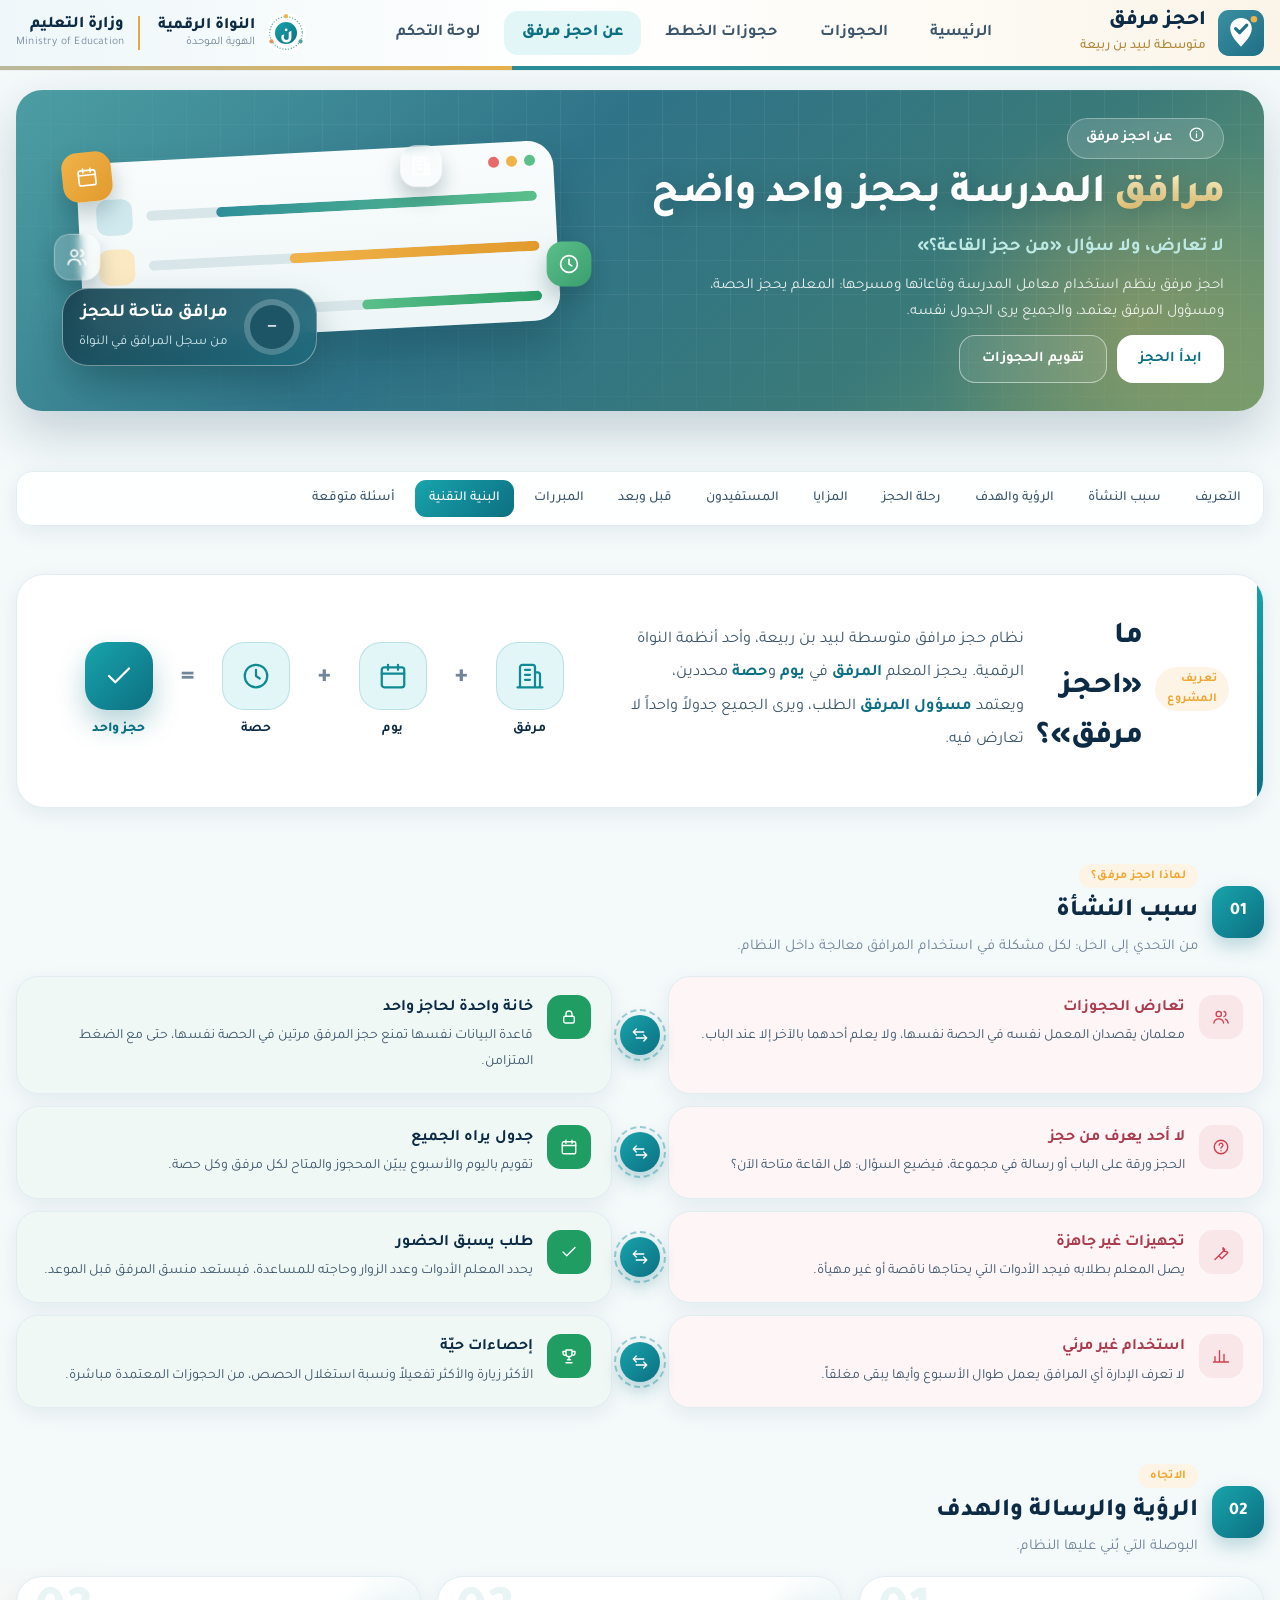
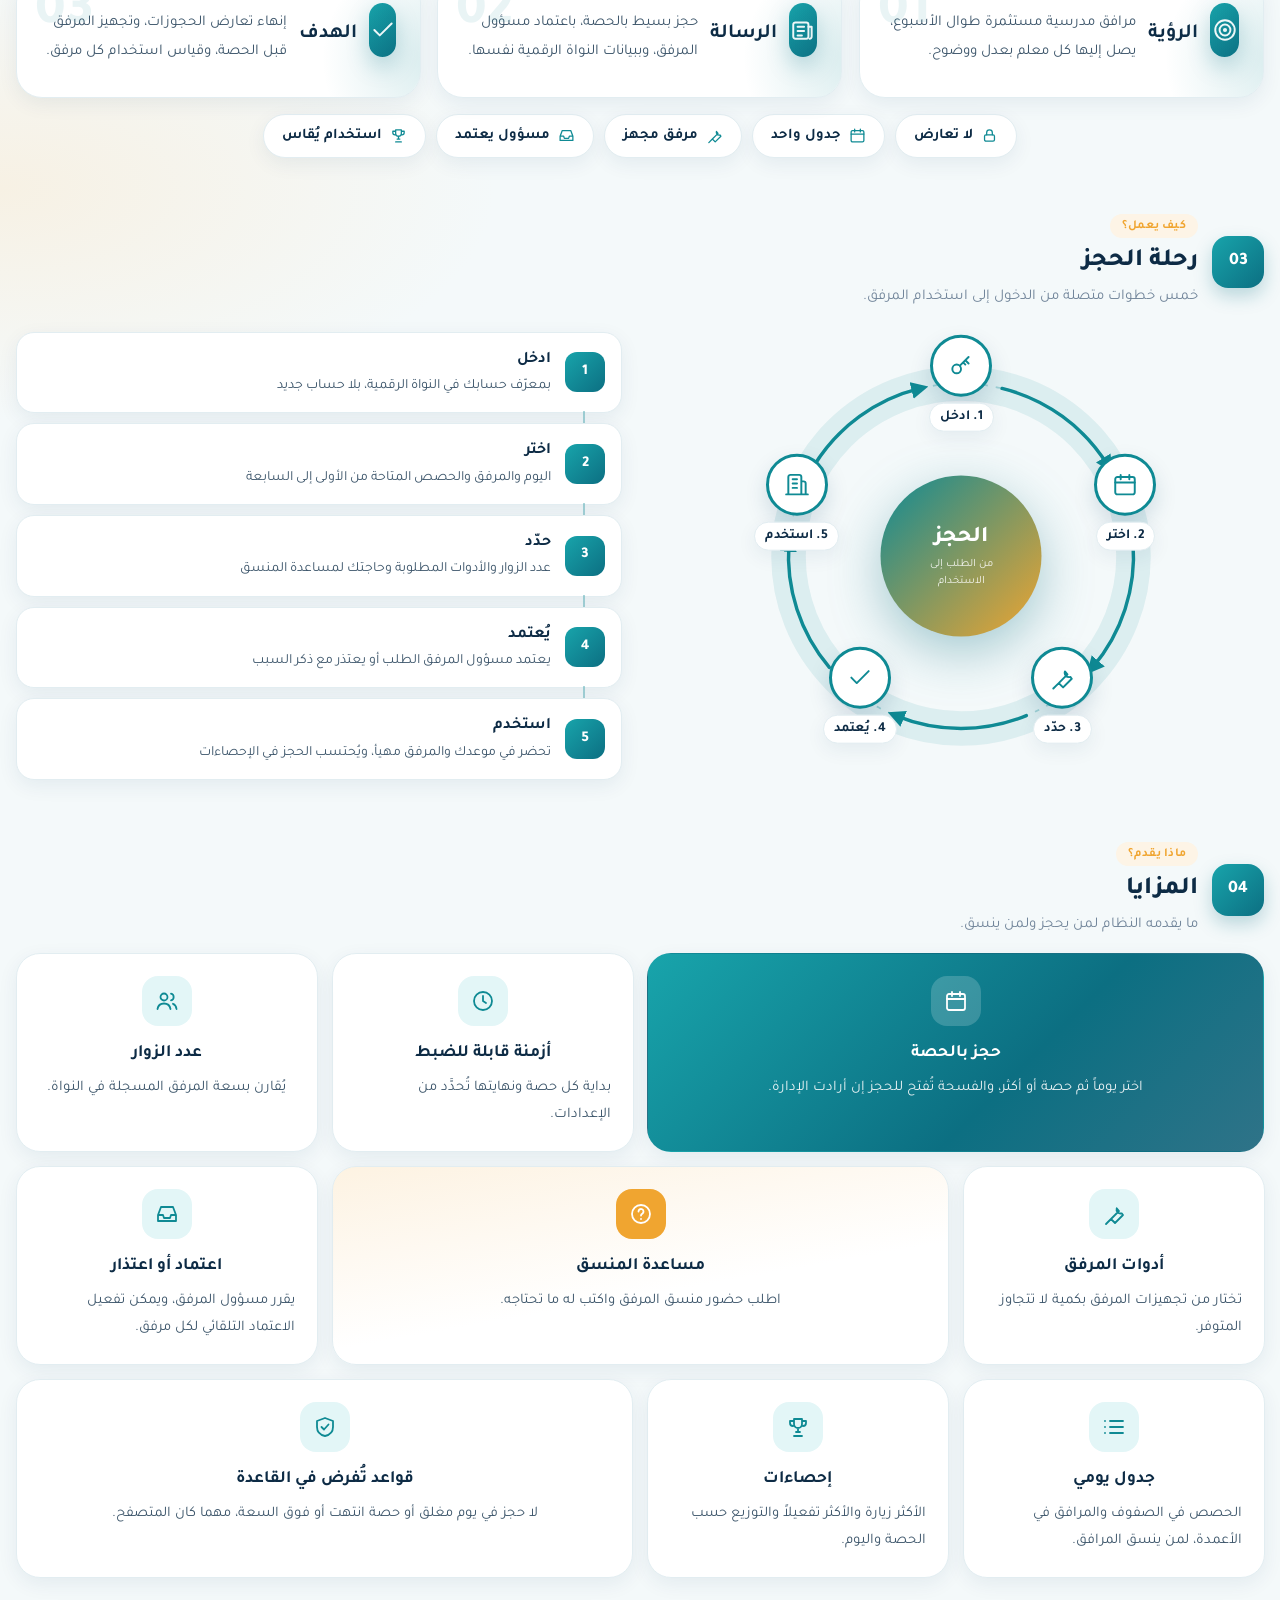
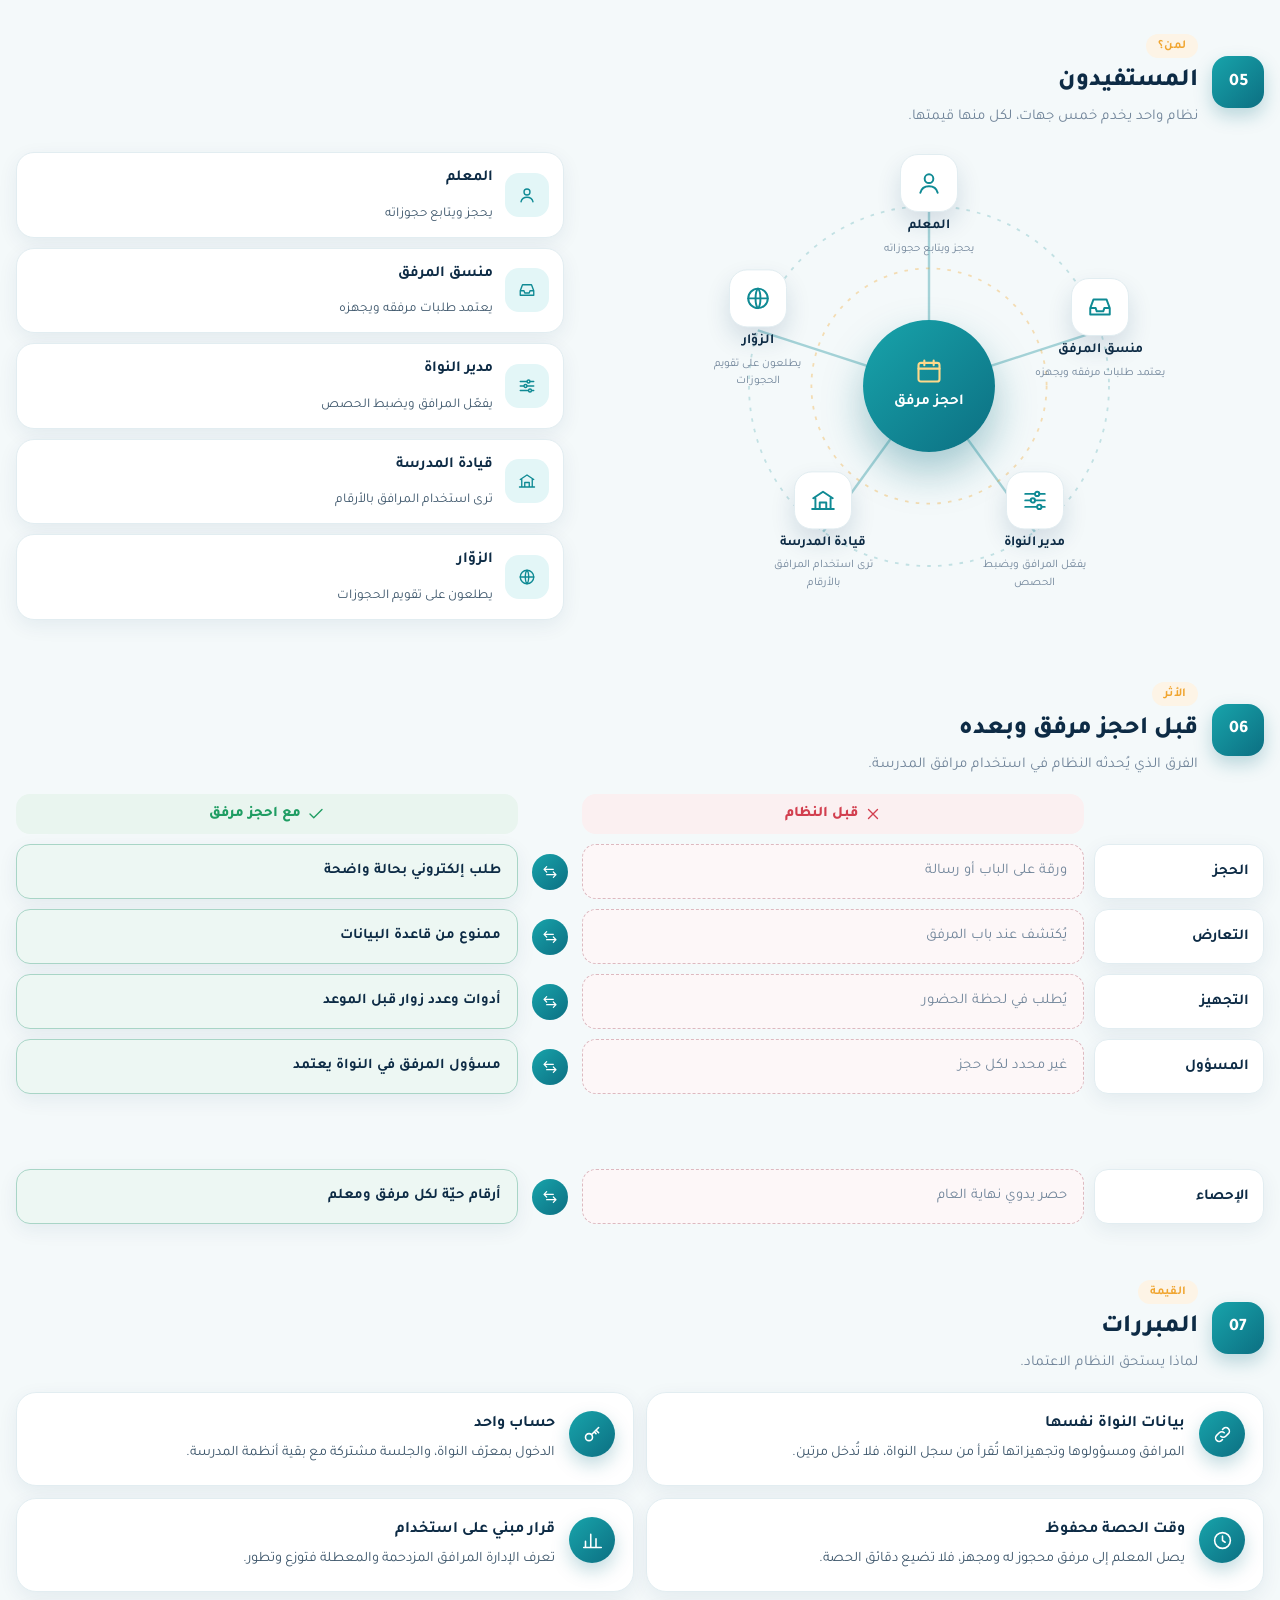
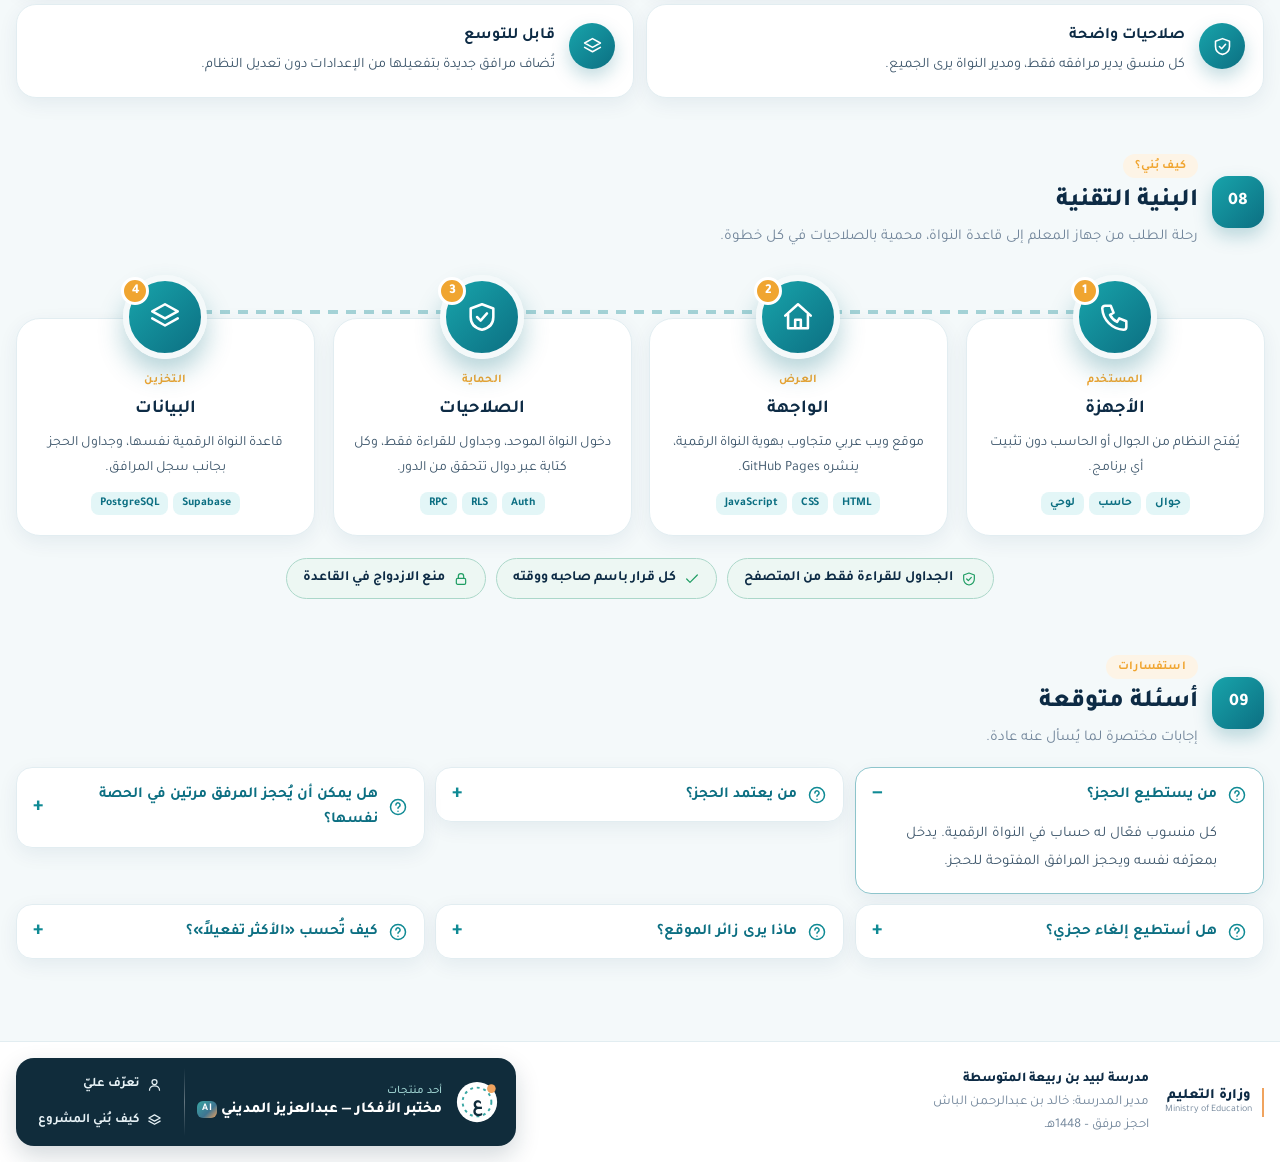
==== commit 3614bbe3: "تبديل الدور من قائمة الصورة: لوحة المعلم ولوحة منسق النظام مكوّن موحّد role-switch.js متطابق في كل أ" ====
--- a/site/about.html
+++ b/site/about.html
@@ -8,5 +8,5 @@
 <div class="fl a" data-ico="calendar"></div><div class="fl b" data-ico="users"></div><div class="fl c" data-ico="clock"></div><div class="fl d" data-ico="building"></div>
 <div class="gauge"><div class="ring" id="gring"><b id="gpct">—</b></div><div><strong>مرافق متاحة للحجز</strong><small id="gsub">من سجل المرافق في النواة</small></div></div></div></div></section><section class="sct" id="about"></section>
 <div id="ftr"></div>
-<script src="assets/config.js"></script><script src="assets/chrome.js"></script><script src="assets/unified-kit.js"></script><script src="assets/about-icons.js"></script><script src="assets/pubfb.js"></script><script src="assets/about.js"></script><script>pubInit("about.html");document.getElementById("about").innerHTML=aboutPage();document.querySelectorAll("#about [data-ico]").forEach(e=>e.innerHTML=ico(e.dataset.ico));aboutInit(document);
+<script src="assets/config.js"></script><script src="assets/chrome.js"></script><script src="assets/role-switch.js"></script><script src="assets/unified-kit.js"></script><script src="assets/about-icons.js"></script><script src="assets/pubfb.js"></script><script src="assets/about.js"></script><script>pubInit("about.html");document.getElementById("about").innerHTML=aboutPage();document.querySelectorAll("#about [data-ico]").forEach(e=>e.innerHTML=ico(e.dataset.ico));aboutInit(document);
 pubCalendar(pToday(),pToday()).then(c=>{document.getElementById("gpct").textContent=c.facilities.length;document.getElementById("gring").style.setProperty("--p",100);}).catch(()=>{});</script><script src="https://i3zalmadeni.github.io/digital-core/assets/report-kit.js?v=20261120a"></script><script>window.ReportKit&&ReportKit.install({system:"labeed_facilities",systemName:"احجز مرفق",root:["#main","main"]});</script></body></html>
